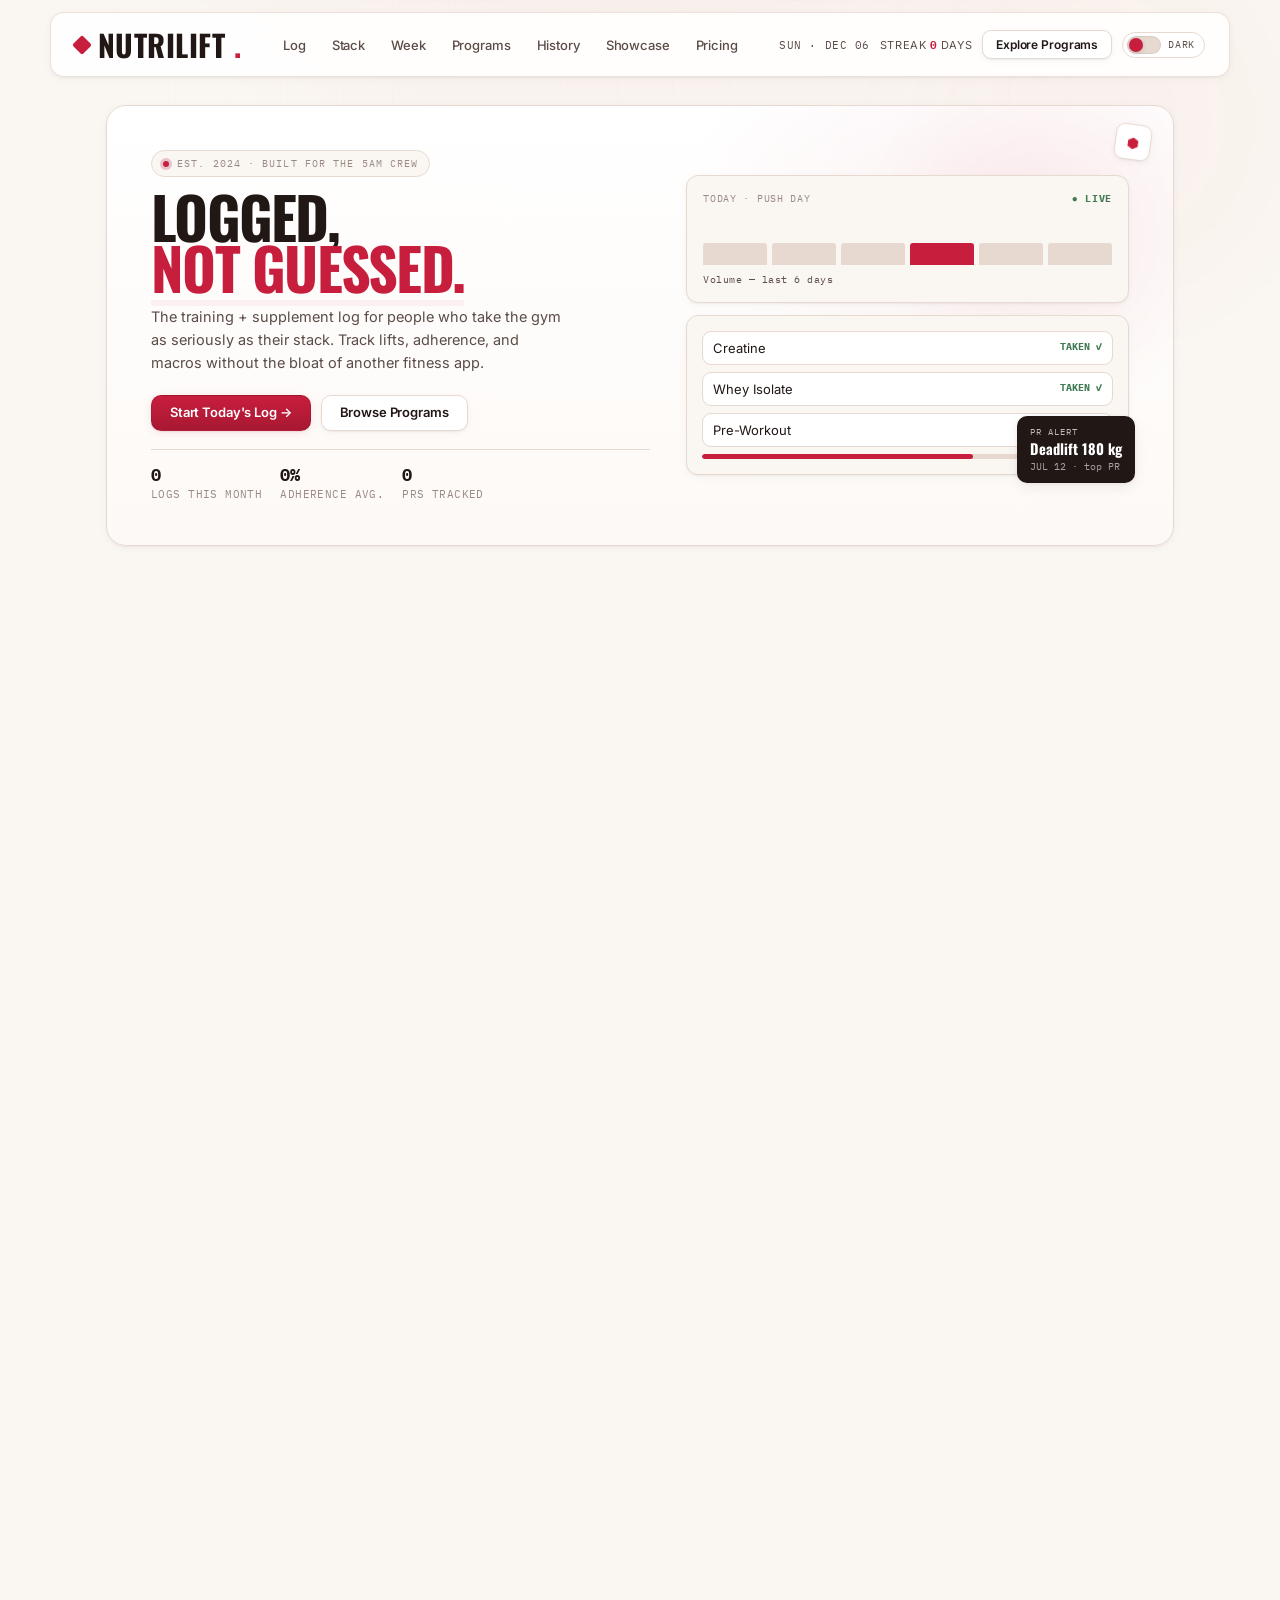
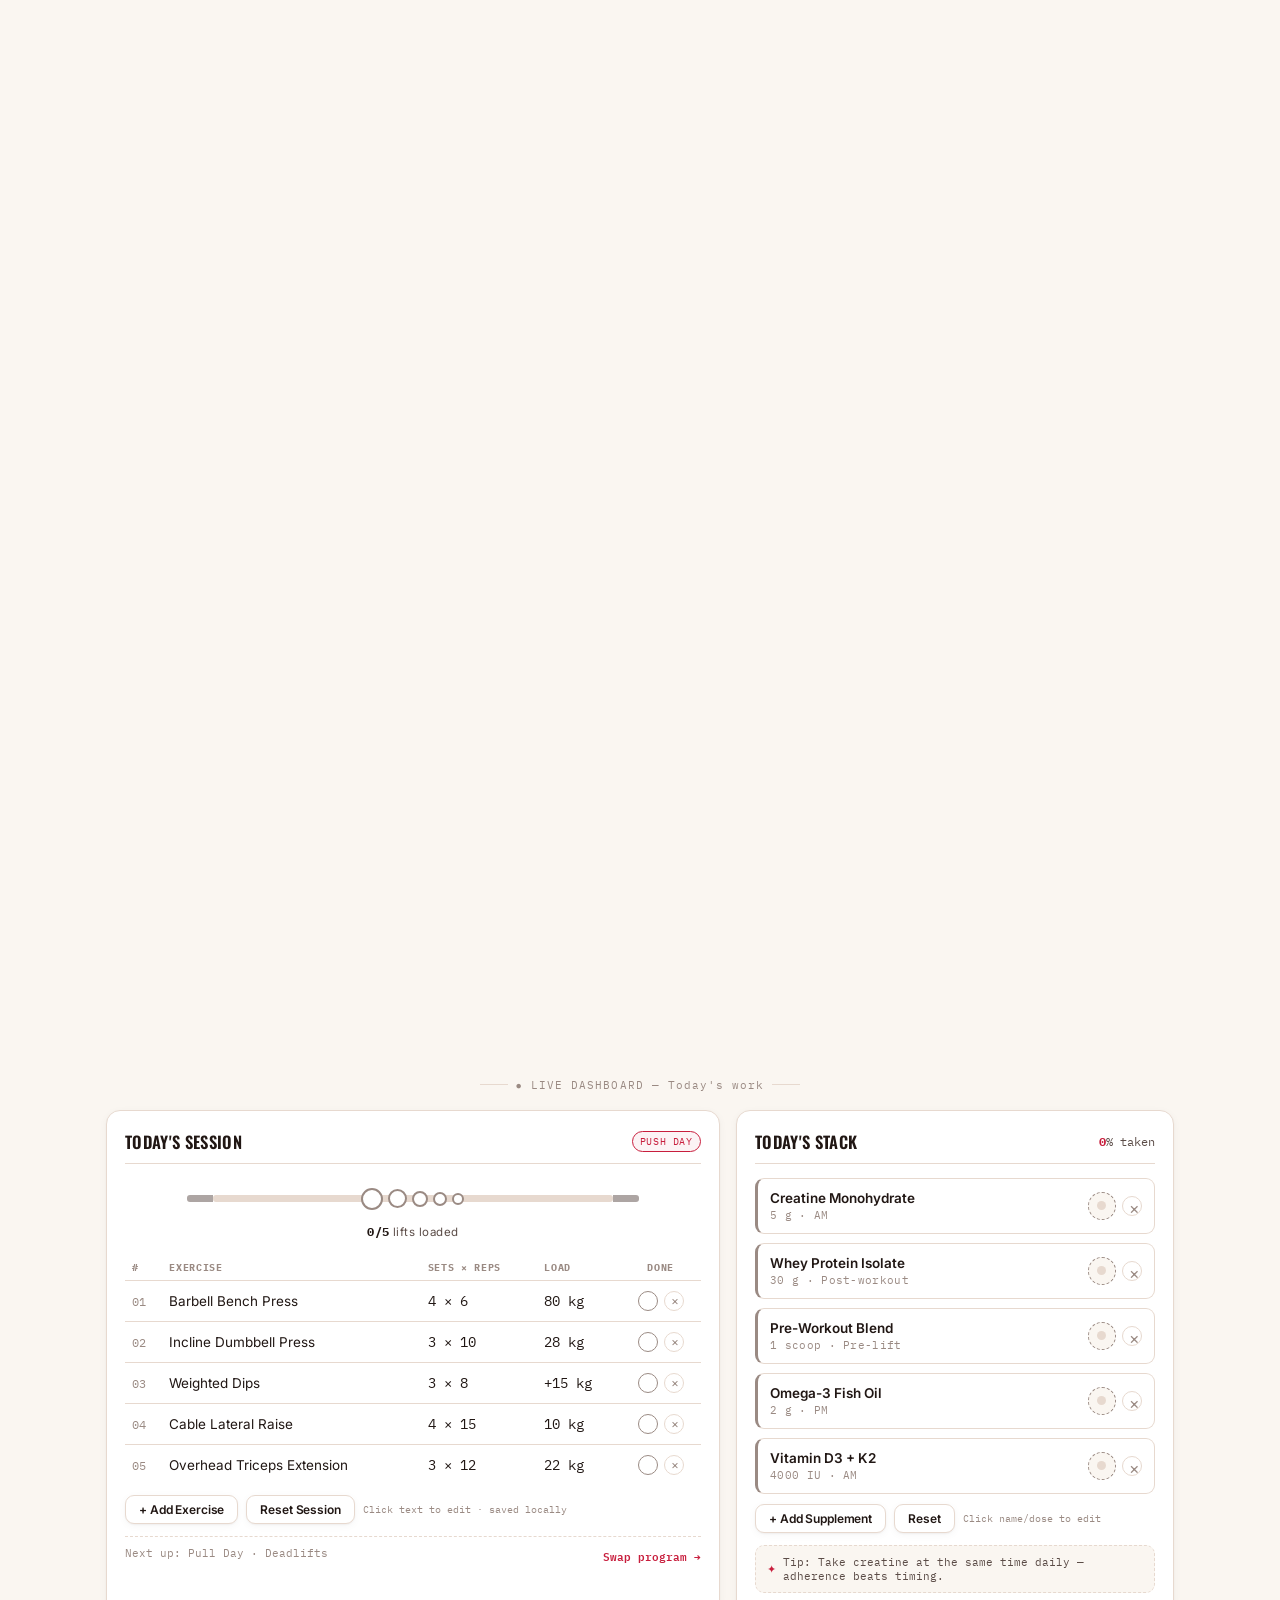
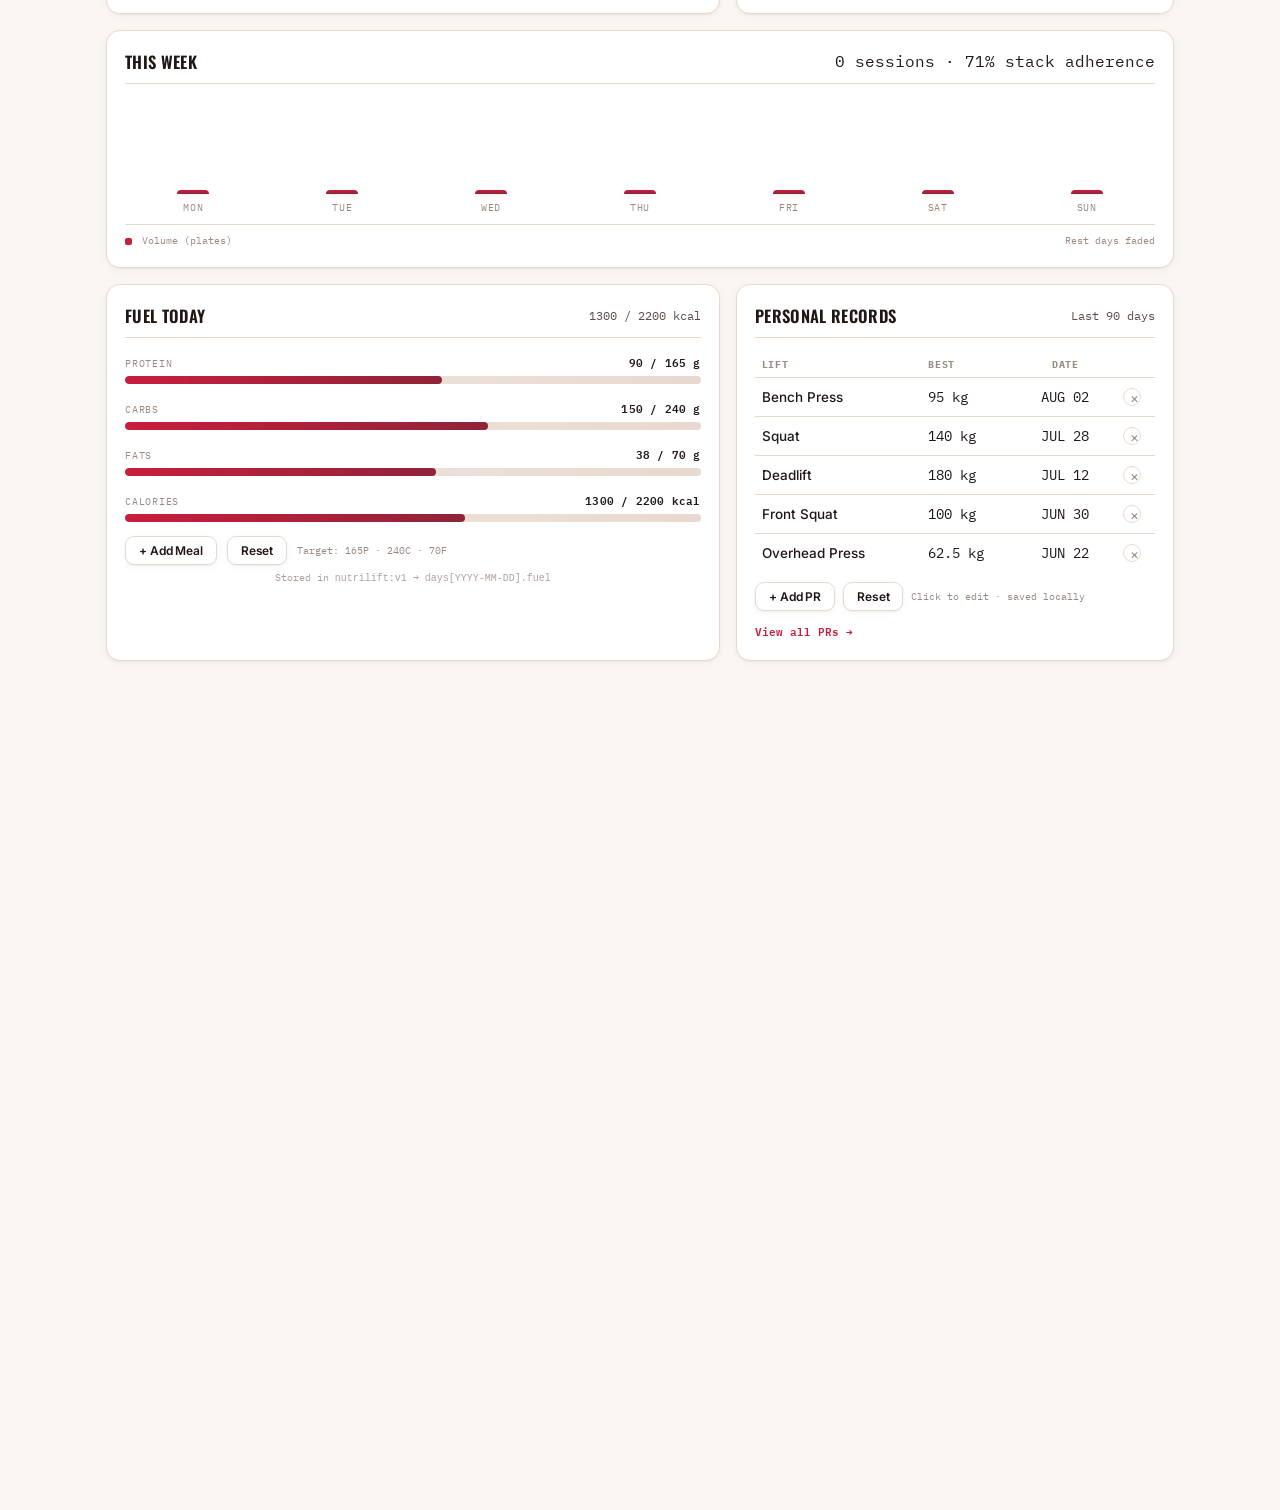
==== index.html @ 0e1dd91f "feat: reset initial stats and update cursor styles for a cleaner interface" ====
<!DOCTYPE html>
<html lang="en" data-theme="light">
<head>
  <meta charset="UTF-8">
  <meta name="viewport" content="width=device-width, initial-scale=1.0">
  <meta name="description" content="Nutrilift — training and supplement stack log. Log your lifts, track your macros, and keep the streak alive.">
  <meta name="theme-color" content="#C81E3D">
  <title>Nutrilift — Training & Stack Log</title>
  <link rel="icon" href="data:image/svg+xml,%3Csvg xmlns='http://www.w3.org/2000/svg' viewBox='0 0 32 32'%3E%3Crect x='8' y='8' width='16' height='16' fill='%23C81E3D' transform='rotate(45 16 16)'/%3E%3C/svg%3E">
  <link rel="preconnect" href="https://fonts.googleapis.com">
  <link rel="preconnect" href="https://fonts.gstatic.com" crossorigin>
  <link href="https://fonts.googleapis.com/css2?family=Oswald:wght@500;600;700&family=Inter:wght@400;500;600;700&family=IBM+Plex+Mono:wght@500;600&display=swap" rel="stylesheet">
  <link rel="stylesheet" href="style.css">
  <script>
    (function() {
      try {
        var s = JSON.parse(localStorage.getItem("nutrilift:v1") || "{}");
        var t = s.theme || (window.matchMedia("(prefers-color-scheme: dark)").matches ? "dark" : "light");
        document.documentElement.setAttribute("data-theme", t);
      } catch (e) {}
    })();
  </script>
</head>
<body>
  <a href="#dashboard" class="skip-link">Skip to content</a>
  <div class="scene-bg" aria-hidden="true"><div class="scene-grid"></div><div class="orb orb-1"></div></div>

  <!-- Masthead -->
  <header class="masthead">
    <div class="masthead-left">
      <a href="index.html" class="wordmark"><span class="mark"></span>NUTRILIFT<span class="dot">.</span></a>
    </div>
    <nav class="masthead-center" aria-label="Primary">
      <a href="#log">Log</a>
      <a href="#stack">Stack</a>
      <a href="#week">Week</a>
      <a href="programs.html">Programs</a>
      <a href="history.html">History</a>
      <a href="showcase.html">Showcase</a>
      <a href="#pricing">Pricing</a>
    </nav>
    <button type="button" id="mobileNavToggle" class="mobile-toggle" aria-label="Toggle navigation" aria-expanded="false" aria-controls="mobileNav">☰</button>
    <nav id="mobileNav" class="mobile-nav" aria-hidden="true" aria-label="Mobile">
      <a href="#log">Log</a><a href="#stack">Stack</a><a href="#week">Week</a><a href="programs.html">Programs</a><a href="history.html">History</a><a href="showcase.html">Showcase</a><a href="#pricing">Pricing</a>
    </nav>
    <div class="masthead-right">
      <span class="date-badge mono" id="dateBadge"></span>
      <span class="streak">STREAK <strong class="mono" id="streakCount">0</strong> DAYS</span>
      <a href="programs.html" class="btn btn-sm btn-outline hide-mobile">Explore Programs</a>
      <button id="themeToggle" class="mode-switch" aria-pressed="false" aria-label="Switch to dark mode">
        <span class="switch-track"><span class="switch-thumb"></span></span>
        <span class="switch-label">DARK</span>
      </button>
    </div>
  </header>

  <!-- HERO -->
  <section class="hero">
    <div class="hero-inner tilt-3d subtle-tilt" data-tilt id="heroInner">
      <div class="hero-ambient" aria-hidden="true"><div class="hero-glow"></div></div>
      <div class="hero-float" aria-hidden="true"><span>⬢</span></div>
      <div class="hero-copy">
        <div class="hero-eyebrow mono"><span class="eyebrow-dot"></span> EST. 2024 · BUILT FOR THE 5AM CREW</div>
        <h1 class="hero-title">LOGGED,<br><span class="accent">NOT GUESSED.</span></h1>
        <p class="hero-sub">The training + supplement log for people who take the gym as seriously as their stack. Track lifts, adherence, and macros without the bloat of another fitness app.</p>
        <div class="hero-actions">
          <a href="#log" class="btn btn-primary">Start Today's Log →</a>
          <a href="programs.html" class="btn btn-ghost">Browse Programs</a>
        </div>
        <div class="hero-stats">
          <div class="h-stat"><strong class="mono">0</strong><span>logs this month</span></div>
          <div class="h-stat"><strong class="mono">0%</strong><span>adherence avg.</span></div>
          <div class="h-stat"><strong class="mono">0</strong><span>PRs tracked</span></div>
        </div>
      </div>
      <div class="hero-visual">
        <div class="hero-card hero-card-main">
          <div class="hero-card-head">
            <span class="mono" id="heroSessionLabel">TODAY · PUSH DAY</span><span class="mono live-dot">● LIVE</span>
          </div>
          <div class="hero-mini-bars">
            <span style="--h:38%"></span><span style="--h:65%"></span><span style="--h:42%"></span><span style="--h:88%"></span><span style="--h:55%"></span><span style="--h:72%"></span>
          </div>
          <div class="hero-mini-label mono">Volume — last 6 days</div>
        </div>
        <div class="hero-card hero-card-stack">
          <div class="hero-stack-row"><span>Creatine</span><span class="mono taken">TAKEN ✓</span></div>
          <div class="hero-stack-row"><span>Whey Isolate</span><span class="mono taken">TAKEN ✓</span></div>
          <div class="hero-stack-row"><span>Pre-Workout</span><span class="mono pending">PENDING</span></div>
          <div class="hero-stack-progress"><span style="width:66%" id="heroStackProgress"></span></div>
        </div>
        <div class="hero-badge">
          <span class="mono">PR ALERT</span>
          <strong>No PRs yet</strong>
          <span class="mono">Log a lift to start</span>
        </div>
      </div>
    </div>
  </section>

  <!-- METHOD / FEATURES -->
  <section class="method" id="method">
    <div class="section-head">
      <span class="mono eyebrow">THE METHOD</span>
      <h2>Three pillars. No fluff.</h2>
      <p>Most apps try to do everything. We obsess over three things and do them absurdly well.</p>
    </div>
    <div class="feature-grid">
      <article class="feature-card">
        <div class="feature-icon">◈</div>
        <h3>Lift Log that respects tempo</h3>
        <p>Sets × reps × load with RPE hints, rest timers, and a barbell that loads as you check off. Zero swipe-fatigue.</p>
        <ul class="mono">
          <li>→ Barbell progress visualization</li>
          <li>→ PR auto-detection</li>
          <li>→ Export to CSV / Sheets</li>
        </ul>
      </article>
      <article class="feature-card featured tilt-3d subtle-tilt" data-tilt>
        <div class="feature-icon">⬢</div>
        <h3>Stack adherence, not reminders spam</h3>
        <p>Your supplement stack is a ritual, not a notification hell. One-tap pop, streaks, and weekly adherence that matters.</p>
        <ul class="mono">
          <li>→ Creatine / Whey / Omega-3 presets</li>
          <li>→ AM / Pre / Post / PM timing</li>
          <li>→ 90-day adherence curve</li>
        </ul>
        <span class="featured-tag mono">MOST LOVED</span>
      </article>
      <article class="feature-card">
        <div class="feature-icon">⬣</div>
        <h3>Fuel without MyFitnessPal trauma</h3>
        <p>Protein, carbs, fats, calories — tracked as bars, not a second job. Set targets once, log with one tap.</p>
        <ul class="mono">
          <li>→ Macro bars with targets</li>
          <li>→ 1-tap meal presets</li>
          <li>→ Weekly avg. & deficit view</li>
        </ul>
      </article>
    </div>
  </section>

  <!-- MAIN DASHBOARD CONTENT -->
  <main class="content" id="dashboard">

    <div class="section-label mono">● LIVE DASHBOARD — Today's work</div>

    <div class="grid">
      <section class="panel session-panel" id="log">
        <div class="panel-head">
          <h2>Today's Session</h2>
          <button type="button" class="session-tag" id="sessionTag" aria-label="Change session — current Push Day" title="Click to switch Push → Pull → Legs">PUSH DAY</button>
        </div>

        <div class="barbell" id="barbell">
          <span class="sleeve left"></span>
          <div class="plates" id="platesRow"></div>
          <span class="sleeve right"></span>
        </div>
        <p class="progress-label"><span class="mono" id="doneCount">0</span><span class="mono">/</span><span class="mono" id="totalCount">5</span> lifts loaded</p>

        <table class="log-sheet" id="logSheet">
          <thead>
            <tr><th>#</th><th>Exercise</th><th>Sets × Reps</th><th>Load</th><th class="th-check">Done</th></tr>
          </thead>
          <tbody>
            <tr data-done="false">
              <td class="idx mono">01</td>
              <td contenteditable="true" data-field="name" spellcheck="false">Barbell Bench Press</td>
              <td class="mono" contenteditable="true" data-field="sets" spellcheck="false">4 × 6</td>
              <td class="mono" contenteditable="true" data-field="load" spellcheck="false">80 kg</td>
              <td class="th-check" style="display:flex; gap:6px; justify-content:center; align-items:center;"><button type="button" class="check-btn" aria-pressed="false" aria-label="Mark Barbell Bench Press complete"></button><button type="button" class="del-lift" aria-label="Delete exercise" title="Delete">×</button></td>
            </tr>
            <tr data-done="false">
              <td class="idx mono">02</td>
              <td contenteditable="true" data-field="name" spellcheck="false">Incline Dumbbell Press</td>
              <td class="mono" contenteditable="true" data-field="sets" spellcheck="false">3 × 10</td>
              <td class="mono" contenteditable="true" data-field="load" spellcheck="false">28 kg</td>
              <td class="th-check" style="display:flex; gap:6px; justify-content:center; align-items:center;"><button type="button" class="check-btn" aria-pressed="false" aria-label="Mark Incline Dumbbell Press complete"></button><button type="button" class="del-lift" aria-label="Delete exercise" title="Delete">×</button></td>
            </tr>
            <tr data-done="false">
              <td class="idx mono">03</td>
              <td contenteditable="true" data-field="name" spellcheck="false">Weighted Dips</td>
              <td class="mono" contenteditable="true" data-field="sets" spellcheck="false">3 × 8</td>
              <td class="mono" contenteditable="true" data-field="load" spellcheck="false">+15 kg</td>
              <td class="th-check" style="display:flex; gap:6px; justify-content:center; align-items:center;"><button type="button" class="check-btn" aria-pressed="false" aria-label="Mark Weighted Dips complete"></button><button type="button" class="del-lift" aria-label="Delete exercise" title="Delete">×</button></td>
            </tr>
            <tr data-done="false">
              <td class="idx mono">04</td>
              <td contenteditable="true" data-field="name" spellcheck="false">Cable Lateral Raise</td>
              <td class="mono" contenteditable="true" data-field="sets" spellcheck="false">4 × 15</td>
              <td class="mono" contenteditable="true" data-field="load" spellcheck="false">10 kg</td>
              <td class="th-check" style="display:flex; gap:6px; justify-content:center; align-items:center;"><button type="button" class="check-btn" aria-pressed="false" aria-label="Mark Cable Lateral Raise complete"></button><button type="button" class="del-lift" aria-label="Delete exercise" title="Delete">×</button></td>
            </tr>
            <tr data-done="false">
              <td class="idx mono">05</td>
              <td contenteditable="true" data-field="name" spellcheck="false">Overhead Triceps Extension</td>
              <td class="mono" contenteditable="true" data-field="sets" spellcheck="false">3 × 12</td>
              <td class="mono" contenteditable="true" data-field="load" spellcheck="false">22 kg</td>
              <td class="th-check" style="display:flex; gap:6px; justify-content:center; align-items:center;"><button type="button" class="check-btn" aria-pressed="false" aria-label="Mark Overhead Triceps Extension complete"></button><button type="button" class="del-lift" aria-label="Delete exercise" title="Delete">×</button></td>
            </tr>
          </tbody>
        </table>
        <div style="display:flex; gap:8px; margin-top:10px; flex-wrap:wrap;">
          <button type="button" class="btn btn-sm btn-outline" id="addLiftBtn">+ Add Exercise</button>
          <button type="button" class="btn btn-sm btn-ghost" id="resetLiftsBtn">Reset Session</button>
          <span class="mono" style="font-size:10px; color:var(--muted); align-self:center;">Click text to edit · saved locally</span>
        </div>
        <div class="panel-foot mono">
          <span id="nextUp">Next up: Pull Day · Deadlifts</span><a href="programs.html">Swap program →</a>
        </div>
      </section>

      <aside class="panel stack-panel" id="stack">
        <div class="panel-head">
          <h2>Today's Stack</h2>
          <span class="adherence mono"><span id="adherencePct">0</span>% taken</span>
        </div>

        <ul class="pill-list" id="pillList">
          <li class="pill-card" data-taken="false">
            <div class="pill-label">
              <span class="pill-name" contenteditable="true" spellcheck="false">Creatine Monohydrate</span>
              <span class="pill-dose mono" contenteditable="true" spellcheck="false">5 g · AM</span>
            </div>
            <div style="display:flex; gap:6px; align-items:center;"><button type="button" class="pop-btn" aria-pressed="false" aria-label="Mark taken"><span class="pop"></span></button><button type="button" class="del-stack" aria-label="Delete" title="Delete" style="width:20px;height:20px;border-radius:50%;border:1px solid var(--line);background:var(--surface);color:var(--muted);cursor:pointer;">×</button></div>
          </li>
          <li class="pill-card" data-taken="false">
            <div class="pill-label">
              <span class="pill-name" contenteditable="true" spellcheck="false">Whey Protein Isolate</span>
              <span class="pill-dose mono" contenteditable="true" spellcheck="false">30 g · Post-workout</span>
            </div>
            <div style="display:flex; gap:6px; align-items:center;"><button type="button" class="pop-btn" aria-pressed="false" aria-label="Mark taken"><span class="pop"></span></button><button type="button" class="del-stack" aria-label="Delete" title="Delete" style="width:20px;height:20px;border-radius:50%;border:1px solid var(--line);background:var(--surface);color:var(--muted);cursor:pointer;">×</button></div>
          </li>
          <li class="pill-card" data-taken="false">
            <div class="pill-label">
              <span class="pill-name" contenteditable="true" spellcheck="false">Pre-Workout Blend</span>
              <span class="pill-dose mono" contenteditable="true" spellcheck="false">1 scoop · Pre-lift</span>
            </div>
            <div style="display:flex; gap:6px; align-items:center;"><button type="button" class="pop-btn" aria-pressed="false" aria-label="Mark taken"><span class="pop"></span></button><button type="button" class="del-stack" aria-label="Delete" title="Delete" style="width:20px;height:20px;border-radius:50%;border:1px solid var(--line);background:var(--surface);color:var(--muted);cursor:pointer;">×</button></div>
          </li>
          <li class="pill-card" data-taken="false">
            <div class="pill-label">
              <span class="pill-name" contenteditable="true" spellcheck="false">Omega-3 Fish Oil</span>
              <span class="pill-dose mono" contenteditable="true" spellcheck="false">2 g · PM</span>
            </div>
            <div style="display:flex; gap:6px; align-items:center;"><button type="button" class="pop-btn" aria-pressed="false" aria-label="Mark taken"><span class="pop"></span></button><button type="button" class="del-stack" aria-label="Delete" title="Delete" style="width:20px;height:20px;border-radius:50%;border:1px solid var(--line);background:var(--surface);color:var(--muted);cursor:pointer;">×</button></div>
          </li>
          <li class="pill-card" data-taken="false">
            <div class="pill-label">
              <span class="pill-name" contenteditable="true" spellcheck="false">Vitamin D3 + K2</span>
              <span class="pill-dose mono" contenteditable="true" spellcheck="false">4000 IU · AM</span>
            </div>
            <div style="display:flex; gap:6px; align-items:center;"><button type="button" class="pop-btn" aria-pressed="false" aria-label="Mark taken"><span class="pop"></span></button><button type="button" class="del-stack" aria-label="Delete" title="Delete" style="width:20px;height:20px;border-radius:50%;border:1px solid var(--line);background:var(--surface);color:var(--muted);cursor:pointer;">×</button></div>
          </li>
        </ul>
        <div style="display:flex; gap:8px; margin-top:10px; flex-wrap:wrap;">
          <button type="button" class="btn btn-sm btn-outline" id="addStackBtn">+ Add Supplement</button>
          <button type="button" class="btn btn-sm btn-ghost" id="resetStackBtn">Reset</button>
          <span class="mono" style="font-size:10px; color:var(--muted); align-self:center;">Click name/dose to edit</span>
        </div>
        <form id="stackForm" hidden style="margin-top:10px; display:grid; gap:8px; background:var(--paper); border:1px solid var(--line); border-radius:9px; padding:10px;">
          <div style="display:grid; grid-template-columns:1.15fr 0.85fr; gap:8px;">
            <label class="mono" style="font-size:10px; color:var(--muted);">Name<input id="stackName" placeholder="Ashwagandha" style="width:100%; margin-top:4px; padding:7px 8px; border:1px solid var(--line); border-radius:7px; background:var(--surface);"></label>
            <label class="mono" style="font-size:10px; color:var(--muted);">Dose<input id="stackDose" placeholder="600 mg · PM" style="width:100%; margin-top:4px; padding:7px 8px; border:1px solid var(--line); border-radius:7px; background:var(--surface);"></label>
          </div>
          <div style="display:flex; gap:8px;"><button type="submit" class="btn btn-primary btn-sm" style="flex:1;">Add</button><button type="button" class="btn btn-ghost btn-sm" id="cancelStackBtn">Cancel</button></div>
        </form>
        <div class="stack-tip mono">
          <span class="tip-icon">✦</span> Tip: Take creatine at the same time daily — adherence beats timing.
        </div>
      </aside>
    </div>

    <section class="panel week-panel" id="week">
      <div class="panel-head">
        <h2>This Week</h2>
        <span class="mono" id="weekSummary">0 sessions · 0% stack adherence</span>
      </div>
      <div class="week-chart">
        <div class="day-col" style="--vol:0"><div class="plate-stack"></div><span class="day-label mono">MON</span></div>
        <div class="day-col" style="--vol:0"><div class="plate-stack"></div><span class="day-label mono">TUE</span></div>
        <div class="day-col" style="--vol:0"><div class="plate-stack"></div><span class="day-label mono">WED</span></div>
        <div class="day-col" style="--vol:0"><div class="plate-stack"></div><span class="day-label mono">THU</span></div>
        <div class="day-col" style="--vol:0"><div class="plate-stack"></div><span class="day-label mono">FRI</span></div>
        <div class="day-col" style="--vol:0"><div class="plate-stack"></div><span class="day-label mono">SAT</span></div>
        <div class="day-col" style="--vol:0"><div class="plate-stack"></div><span class="day-label mono">SUN</span></div>
      </div>
      <div class="week-legend mono"><span><i class="legend-dot"></i> Volume (plates)</span><span>Rest days faded</span></div>
    </section>

    <div class="grid">
      <section class="panel nutrition-panel" id="fuelPanel" aria-label="Fuel Today">
        <div class="panel-head">
          <h2>Fuel Today</h2>
          <span class="adherence mono" id="fuelKcalHead">0 / 2200 kcal</span>
        </div>
        <div class="macro-list" id="macroList">
          <div class="macro" data-macro="protein" style="--pct:0">
            <div class="macro-top"><span>PROTEIN</span><span class="macro-nums mono" id="proteinText">0 / 165 g</span></div>
            <div class="macro-bar"><span class="macro-fill" id="proteinFill"></span></div>
          </div>
          <div class="macro" data-macro="carbs" style="--pct:0">
            <div class="macro-top"><span>CARBS</span><span class="macro-nums mono" id="carbsText">0 / 240 g</span></div>
            <div class="macro-bar"><span class="macro-fill" id="carbsFill"></span></div>
          </div>
          <div class="macro" data-macro="fats" style="--pct:0">
            <div class="macro-top"><span>FATS</span><span class="macro-nums mono" id="fatsText">0 / 70 g</span></div>
            <div class="macro-bar"><span class="macro-fill" id="fatsFill"></span></div>
          </div>
          <div class="macro" data-macro="kcal" style="--pct:0">
            <div class="macro-top"><span>CALORIES</span><span class="macro-nums mono" id="kcalText">0 / 2200 kcal</span></div>
            <div class="macro-bar"><span class="macro-fill" id="kcalFill"></span></div>
          </div>
        </div>
        <div class="macro-actions">
          <button type="button" class="btn btn-sm btn-outline" id="addMealBtn">+ Add Meal</button>
          <button type="button" class="btn btn-sm btn-ghost" id="resetFuelBtn" title="Reset today">Reset</button>
          <span class="mono macro-hint">Target: 165P · 240C · 70F</span>
        </div>
        <form id="mealForm" hidden style="margin-top:12px; display:grid; gap:8px; background:var(--paper); border:1px solid var(--line); border-radius:9px; padding:10px;">
          <div style="display:grid; grid-template-columns:1fr 1fr; gap:8px;">
            <label class="mono" style="font-size:10px; color:var(--muted);">Protein g<input type="number" id="mProtein" min="0" max="300" placeholder="25" style="width:100%; margin-top:4px; padding:7px 8px; border:1px solid var(--line); border-radius:7px; background:var(--surface);"></label>
            <label class="mono" style="font-size:10px; color:var(--muted);">Carbs g<input type="number" id="mCarbs" min="0" max="500" placeholder="40" style="width:100%; margin-top:4px; padding:7px 8px; border:1px solid var(--line); border-radius:7px; background:var(--surface);"></label>
            <label class="mono" style="font-size:10px; color:var(--muted);">Fats g<input type="number" id="mFats" min="0" max="200" placeholder="12" style="width:100%; margin-top:4px; padding:7px 8px; border:1px solid var(--line); border-radius:7px; background:var(--surface);"></label>
            <label class="mono" style="font-size:10px; color:var(--muted);">Kcal<input type="number" id="mKcal" min="0" max="3000" placeholder="350" style="width:100%; margin-top:4px; padding:7px 8px; border:1px solid var(--line); border-radius:7px; background:var(--surface);"></label>
          </div>
          <div class="mono" style="font-size:10px; color:var(--muted);">Quick presets:</div>
          <div style="display:flex; gap:6px; flex-wrap:wrap;">
            <button type="button" class="btn btn-sm btn-ghost" data-preset="whey" style="font-size:11px;">Whey 25P 3C 2F 130kcal</button>
            <button type="button" class="btn btn-sm btn-ghost" data-preset="meal" style="font-size:11px;">Meal 35P 45C 15F 455kcal</button>
            <button type="button" class="btn btn-sm btn-ghost" data-preset="snack" style="font-size:11px;">Snack 10P 20C 8F 190kcal</button>
          </div>
          <div style="display:flex; gap:8px;">
            <button type="submit" class="btn btn-primary btn-sm" style="flex:1;">Save meal</button>
            <button type="button" class="btn btn-ghost btn-sm" id="cancelMealBtn">Cancel</button>
          </div>
          <span class="mono" style="font-size:10px; color:var(--muted);">Saved to localStorage · persists per day</span>
        </form>
        <div class="mono" style="font-size:10px; color:var(--muted); margin-top:6px; text-align:center; opacity:0.8;">Stored in <code>nutrilift:v1</code> → <code>days[YYYY-MM-DD].fuel</code></div>
      </section>

      <section class="panel pr-panel">
        <div class="panel-head">
          <h2>Personal Records</h2>
          <span class="adherence mono">Last 90 days</span>
        </div>
        <table class="pr-sheet" id="prSheet">
          <thead>
            <tr><th>Lift</th><th>Best</th><th class="th-check">Date</th><th></th></tr>
          </thead>
          <tbody>
            <tr><td contenteditable="true" spellcheck="false">Bench Press</td><td class="mono" contenteditable="true" spellcheck="false">95 kg</td><td class="mono th-check" contenteditable="true" spellcheck="false">AUG 02</td><td style="text-align:center;"><button type="button" class="del-pr" aria-label="Delete" style="width:18px;height:18px;border-radius:50%;border:1px solid var(--line);background:var(--surface);color:var(--muted);cursor:pointer;">×</button></td></tr>
            <tr><td contenteditable="true" spellcheck="false">Squat</td><td class="mono" contenteditable="true" spellcheck="false">140 kg</td><td class="mono th-check" contenteditable="true" spellcheck="false">JUL 28</td><td style="text-align:center;"><button type="button" class="del-pr" aria-label="Delete" style="width:18px;height:18px;border-radius:50%;border:1px solid var(--line);background:var(--surface);color:var(--muted);cursor:pointer;">×</button></td></tr>
            <tr><td contenteditable="true" spellcheck="false">Deadlift</td><td class="mono" contenteditable="true" spellcheck="false">180 kg</td><td class="mono th-check" contenteditable="true" spellcheck="false">JUL 12</td><td style="text-align:center;"><button type="button" class="del-pr" aria-label="Delete" style="width:18px;height:18px;border-radius:50%;border:1px solid var(--line);background:var(--surface);color:var(--muted);cursor:pointer;">×</button></td></tr>
            <tr><td contenteditable="true" spellcheck="false">Front Squat</td><td class="mono" contenteditable="true" spellcheck="false">100 kg</td><td class="mono th-check" contenteditable="true" spellcheck="false">JUN 30</td><td style="text-align:center;"><button type="button" class="del-pr" aria-label="Delete" style="width:18px;height:18px;border-radius:50%;border:1px solid var(--line);background:var(--surface);color:var(--muted);cursor:pointer;">×</button></td></tr>
            <tr><td contenteditable="true" spellcheck="false">Overhead Press</td><td class="mono" contenteditable="true" spellcheck="false">62.5 kg</td><td class="mono th-check" contenteditable="true" spellcheck="false">JUN 22</td><td style="text-align:center;"><button type="button" class="del-pr" aria-label="Delete" style="width:18px;height:18px;border-radius:50%;border:1px solid var(--line);background:var(--surface);color:var(--muted);cursor:pointer;">×</button></td></tr>
          </tbody>
        </table>
        <div style="display:flex; gap:8px; margin-top:10px; flex-wrap:wrap;">
          <button type="button" class="btn btn-sm btn-outline" id="addPrBtn">+ Add PR</button>
          <button type="button" class="btn btn-sm btn-ghost" id="resetPrBtn">Reset</button>
          <span class="mono" style="font-size:10px; color:var(--muted); align-self:center;">Click to edit · saved locally</span>
        </div>
        <a href="programs.html" class="pr-link mono">View all PRs →</a>
      </section>
    </div>

  </main>

  <!-- INSIGHTS STRIP -->
  <section class="insights">
    <div class="insights-inner">
      <div class="insight-card">
        <span class="mono insight-kicker">STREAK MATH</span>
        <strong id="insightStreak">0 days</strong>
        <span class="mono">longest streak this year</span>
      </div>
      <div class="insight-card">
        <span class="mono insight-kicker">VOLUME</span>
        <strong id="insightVolume">0%</strong>
        <span class="mono">vs last 4 weeks</span>
      </div>
      <div class="insight-card">
        <span class="mono insight-kicker">ADHERENCE</span>
        <strong id="insightAdherence">0%</strong>
        <span class="mono">stack taken (90d avg)</span>
      </div>
      <div class="insight-card cta">
        <p>Your week in one email. No spam, just numbers.</p>
          <div class="inline-form">
          <input type="email" placeholder="you@email.com" aria-label="Email for weekly recap">
          <button type="button" class="btn btn-primary btn-sm" id="recapBtn">Get recap</button>
        </div>
      </div>
    </div>
  </section>

  <!-- PROGRAMS TEASER -->
  <section class="programs-teaser" id="programs-teaser">
    <div class="section-head">
      <span class="mono eyebrow">PROGRAM LIBRARY</span>
      <h2>Pick a program. Stick to it.</h2>
      <p>Six proven splits — from beginner 3-day to comp-peaking 6-day. Every set logged here.</p>
    </div>
    <div class="teaser-grid">
      <article class="program-card">
        <span class="mono program-meta">3 DAY · BEGINNER</span>
        <h3>Full-Body Foundation</h3>
        <p>Compound-first, 45-min sessions. Build base strength without living in the gym.</p>
        <div class="program-tags mono"><span>Squat</span><span>Bench</span><span>Row</span></div>
        <a href="programs.html" class="mono program-link">View program →</a>
      </article>
      <article class="program-card featured tilt-3d subtle-tilt" data-tilt>
        <span class="mono program-meta">5 DAY · INTERMEDIATE ★ POPULAR</span>
        <h3>Push / Pull / Legs Pro</h3>
        <p>Our most-logged split. Push, pull, legs, upper, lower — with progressive overload built in.</p>
        <div class="program-tags mono"><span>5× week</span><span>~70 min</span><span>PPL</span></div>
        <a href="programs.html" class="mono program-link">View program →</a>
      </article>
      <article class="program-card">
        <span class="mono program-meta">4 DAY · STRENGTH</span>
        <h3>Upper / Lower Power</h3>
        <p>Heavy upper, heavy lower, volume upper, volume lower. For lifters chasing numbers.</p>
        <div class="program-tags mono"><span>Strength</span><span>Hypertrophy</span><span>Peaking</span></div>
        <a href="programs.html" class="mono program-link">View program →</a>
      </article>
    </div>
    <a href="programs.html" class="btn btn-outline">Browse all 6 programs</a>
  </section>

  <!-- TESTIMONIALS removed — fake social proof, not production data -->

  <!-- PRICING -->
  <section class="pricing" id="pricing">
    <div class="section-head">
      <span class="mono eyebrow">PRICING</span>
      <h2>Pay for iron, not for features you'll never use.</h2>
      <p>Free forever for logging. Pro is for streak-obsessed humans.</p>
    </div>
    <div class="pricing-grid">
      <article class="price-card">
        <h3>Starter</h3>
        <div class="price"><strong class="mono">₹0</strong><span class="mono">/ forever</span></div>
        <ul class="mono">
          <li>✓ Unlimited lift logging</li>
          <li>✓ 5-supplement stack</li>
          <li>✓ Weekly volume chart</li>
          <li class="muted">— No export / no insights</li>
        </ul>
        <a href="#log" class="btn btn-outline btn-block">Stay Free</a>
      </article>
      <article class="price-card popular tilt-3d subtle-tilt" data-tilt>
        <div class="popular-badge mono">MOST CHOSEN</div>
        <h3>Pro</h3>
        <div class="price"><strong class="mono">₹199</strong><span class="mono">/ month</span></div>
        <ul class="mono">
          <li>✓ Everything in Starter</li>
          <li>✓ Unlimited stack + history</li>
          <li>✓ PR timeline & streak freeze</li>
          <li>✓ CSV export & weekly email</li>
          <li>✓ Program library + swaps</li>
        </ul>
        <a href="programs.html" class="btn btn-primary btn-block">Get Pro — 14 days free</a>
        <span class="mono price-note">Cancel anytime. No questions.</span>
      </article>
      <article class="price-card">
        <h3>Squad</h3>
        <div class="price"><strong class="mono">₹499</strong><span class="mono">/ month</span></div>
        <ul class="mono">
          <li>✓ Everything in Pro</li>
          <li>✓ 5 seats — coach + lifters</li>
          <li>✓ Shared leaderboards</li>
          <li>✓ Coach comments on logs</li>
        </ul>
        <a href="programs.html" class="btn btn-outline btn-block">Start Squad</a>
      </article>
    </div>
  </section>

  <!-- FAQ -->
  <section class="faq" id="faq">
    <div class="section-head">
      <span class="mono eyebrow">FAQ</span>
      <h2>Straight answers.</h2>
    </div>
    <div class="faq-list">
      <details class="faq-item" open>
        <summary><span>Do I need to create an account?</span><span class="faq-icon"></span></summary>
        <p>No. Everything saves locally in your browser. Add to home screen and it behaves like an app. Account sync is coming for Pro.</p>
      </details>
      <details class="faq-item">
        <summary><span>Can I change exercises in Today's Session?</span><span class="faq-icon"></span></summary>
        <p>Yes — the table is just a starter Push Day. Swap any row, it persists for today, and your PRs track whatever you log.</p>
      </details>
      <details class="faq-item">
        <summary><span>How is the streak calculated?</span><span class="faq-icon"></span></summary>
        <p>A day counts if you log at least one lift or one supplement. Today is forgiven until midnight — yesterday's streak stays alive until you miss it.</p>
      </details>
      <details class="faq-item">
        <summary><span>Is my data private?</span><span class="faq-icon"></span></summary>
        <p>100% localStorage. Nothing leaves your device. Clear storage = reset. We don't sell supplements, we log them.</p>
      </details>
      <details class="faq-item">
        <summary><span>Dark mode?</span><span class="faq-icon"></span></summary>
        <p>Toggle top-right. It remembers your choice and respects system preference on first visit.</p>
      </details>
    </div>
  </section>

  <!-- EXTERNAL FITNESS RESOURCES — curated, opens in new tab -->
  <section class="external-resources" id="resources" aria-label="Trusted fitness resources">
    <div class="section-head">
      <span class="mono eyebrow">LEARN MORE</span>
      <h2>Trusted fitness resources</h2>
      <p>Curated external guides — opens in new tab, never leaves your log.</p>
    </div>
    <div class="resource-grid">
      <a href="https://www.bodybuilding.com/content/training.html" target="_blank" rel="noopener noreferrer" class="resource-card"><span class="mono resource-kicker">TRAINING</span><strong>Bodybuilding.com — Training Hub</strong><span>Programs, form guides &amp; exercise database</span><span class="mono resource-link">Visit →</span></a>
      <a href="https://www.healthline.com/nutrition" target="_blank" rel="noopener noreferrer" class="resource-card"><span class="mono resource-kicker">NUTRITION</span><strong>Healthline Nutrition</strong><span>Evidence-based articles on macros &amp; micros</span><span class="mono resource-link">Visit →</span></a>
      <a href="https://www.nerdfitness.com/blog/" target="_blank" rel="noopener noreferrer" class="resource-card"><span class="mono resource-kicker">BEGINNER</span><strong>Nerd Fitness</strong><span>Friendly strength &amp; habit guides</span><span class="mono resource-link">Visit →</span></a>
      <a href="https://examine.com/supplements/" target="_blank" rel="noopener noreferrer" class="resource-card"><span class="mono resource-kicker">SUPPLEMENTS</span><strong>Examine.com</strong><span>Unbiased supplement research breakdowns</span><span class="mono resource-link">Visit →</span></a>
      <a href="https://www.myfitnesspal.com/blog" target="_blank" rel="noopener noreferrer" class="resource-card"><span class="mono resource-kicker">TRACKING</span><strong>MyFitnessPal Blog</strong><span>Calorie &amp; macro tracking tips</span><span class="mono resource-link">Visit →</span></a>
      <a href="https://www.fitnessblender.com/articles" target="_blank" rel="noopener noreferrer" class="resource-card"><span class="mono resource-kicker">WORKOUTS</span><strong>Fitness Blender</strong><span>Free workout videos &amp; plans</span><span class="mono resource-link">Visit →</span></a>
    </div>
    <p class="mono" style="text-align:center; font-size:10.5px; color:var(--muted); margin-top:12px;">External sites — Nutrilift does not track you there.</p>
  </section>

  <!-- FINAL CTA -->
  <section class="cta-banner">
    <div class="cta-inner">
      <h2>Start today's log. <span>Keep the streak.</span></h2>
      <p class="mono">Push Day is waiting. It takes 12 seconds to log your first set.</p>
      <div class="cta-actions">
        <a href="#log" class="btn btn-primary btn-lg">Log Today's Session →</a>
        <a href="programs.html" class="btn btn-ghost btn-lg">Explore Programs</a>
      </div>
    </div>
  </section>

  <footer class="site-footer">
    <div class="footer-grid">
      <div class="footer-brand-col">
        <span class="footer-brand">NUTRILIFT<span>.</span></span>
        <p>Logged, not guessed. Training & stack log for the 5am crew. No ads, no supplement store, just the log.</p>
        <div class="footer-social mono">
          <a href="history.html">History</a><a href="showcase.html">Showcase</a>
        </div>
      </div>
      <div class="footer-col">
        <span class="mono footer-title">Product</span>
        <a href="#log">Today's Log</a><a href="#stack">Stack</a><a href="programs.html">Programs</a><a href="#pricing">Pricing</a>
      </div>
      <div class="footer-col">
        <span class="mono footer-title">Resources</span>
        <a href="#method">The Method</a><a href="#week">This Week</a><a href="#faq">FAQ</a><a href="showcase.html">Showcase</a>
      </div>
      <div class="footer-col">
        <span class="mono footer-title">Stay in the loop</span>
        <p class="mono footer-note">Weekly volume + adherence recap. Unsubscribe anytime.</p>
        <form class="footer-form" onsubmit="event.preventDefault(); this.reset(); window.NutriliftToast && window.NutriliftToast('You\'re on the list — check your inbox.');">
          <input type="email" placeholder="you@email.com" required aria-label="Email">
          <button class="btn btn-primary btn-sm" type="submit">Subscribe</button>
        </form>
      </div>
    </div>
    <div class="footer-bottom mono">
      <span>© <span id="footerYear">2026</span> Nutrilift · Built for lifters, not influencers. <span class="hide-mobile">· Press <kbd>?</kbd> for shortcuts, <kbd>t</kbd> theme</span></span>
      <span>SQUAT · BENCH · DEADLIFT · RINSE · REPEAT</span>
    </div>
  </footer>

  <div class="toast-stack" id="toastStack" aria-live="polite" aria-atomic="true"></div>
  <script src="script.js"></script>
</body>
</html>
---- style.css ----
/* ============================================
   NUTRILIFT — Clean Premium + Subtle 3D Accent
   ============================================ */
:root {
  --paper: #FAF6F1;
  --surface: #FFFFFF;
  --ink: #211714;
  --ink-soft: #5B4C47;
  --muted: #9A8A83;
  --line: #E7D9CF;
  --iron-red: #C81E3D;
  --iron-red-dim: #E9C3CB;
  --iron-red-glow: rgba(200,30,61,0.10);
  --iron-red-soft: rgba(200,30,61,0.05);
  --brick: #8F2438;
  --success: #3F7A52;
  --hover: #F6ECE4;

  --font-display: "Oswald", "Arial Narrow", sans-serif;
  --font-body: "Inter", -apple-system, sans-serif;
  --font-mono: "IBM Plex Mono", monospace;

  --radius: 8px;
  --radius-lg: 16px;

  --shadow-sm: 0 1px 2px rgba(33,23,20,0.05), 0 2px 8px rgba(33,23,20,0.04);
  --shadow-md: 0 4px 14px rgba(33,23,20,0.07), 0 1px 4px rgba(33,23,20,0.05);
  --shadow-lg: 0 12px 28px rgba(33,23,20,0.09), 0 4px 10px rgba(33,23,20,0.05);

  color-scheme: light;
}

html[data-theme="dark"] {
  --paper: #0E0B0B;
  --surface: #1A1313;
  --ink: #F1E7E3;
  --ink-soft: #C9B7B1;
  --muted: #7C6963;
  --line: #2C2020;
  --iron-red: #D3335A;
  --iron-red-dim: #4A1E28;
  --iron-red-glow: rgba(211,51,90,0.14);
  --iron-red-soft: rgba(211,51,90,0.06);
  --brick: #B0153A;
  --success: #5DA579;
  --hover: #241A1A;
  --shadow-sm: 0 1px 3px rgba(0,0,0,0.22), 0 2px 8px rgba(0,0,0,0.18);
  --shadow-md: 0 4px 16px rgba(0,0,0,0.28), 0 2px 6px rgba(0,0,0,0.20);
  --shadow-lg: 0 12px 32px rgba(0,0,0,0.34), 0 4px 12px rgba(0,0,0,0.22);
  color-scheme: dark;
}

html { scroll-behavior: smooth; scroll-padding-top: 84px; }
* { box-sizing: border-box; }
::selection { background: var(--iron-red); color: #fff; }
*::-webkit-scrollbar{ width:8px; height:8px; }
*::-webkit-scrollbar-thumb{ background: var(--line); border-radius:8px; border:2px solid var(--paper); }
*::-webkit-scrollbar-thumb:hover{ background: var(--muted); }
html{ scrollbar-width: thin; scrollbar-color: var(--line) var(--paper); }

body {
  margin: 0;
  background: var(--paper);
  color: var(--ink);
  font-family: var(--font-body);
  transition: background 0.2s ease, color 0.2s ease;
  -webkit-font-smoothing: antialiased;
  overflow-x: hidden;
  /* single soft wash — fixed removed for scroll perf, uses composited layer */
  background-image: radial-gradient(ellipse 820px 520px at 50% -2%, var(--iron-red-soft) 0%, transparent 68%);
}

.mono { font-family: var(--font-mono); }
button { font: inherit; }
button:focus-visible, a:focus-visible, input:focus-visible {
  outline: 2px solid var(--iron-red);
  outline-offset: 2px;
}
a { color: inherit; }

/* — Scene background — minimal, static, no animation — */
.scene-bg {
  position: fixed;
  inset: 0;
  z-index: -1;
  pointer-events: none;
  overflow: hidden;
}
.scene-grid {
  position: absolute;
  inset: 0;
  background-image:
    linear-gradient(var(--line) 1px, transparent 1px),
    linear-gradient(90deg, var(--line) 1px, transparent 1px);
  background-size: 56px 56px;
  opacity: 0.06;
  mask-image: radial-gradient(ellipse 78% 62% at 50% 12%, black 22%, transparent 74%);
  -webkit-mask-image: radial-gradient(ellipse 78% 62% at 50% 12%, black 22%, transparent 74%);
}
html[data-theme="dark"] .scene-grid { opacity: 0.035; }
.orb {
  position: absolute;
  border-radius: 50%;
  filter: blur(42px);
  opacity: 0.28;
  pointer-events: none;
}
/* only one visible orb, no animation — subtle accent */
.orb-1 {
  width: 560px; height: 560px;
  background: radial-gradient(circle, var(--iron-red-glow) 0%, transparent 68%);
  top: -160px; right: -100px;
}
.orb-2, .orb-3 { display: none; }
html[data-theme="dark"] .orb-1 { opacity: 0.18; filter: blur(48px); }

/* — Directional bow — custom element follows mouse, rotates with movement — */
html.bow-active{ cursor: none !important; }
html.bow-active a, html.bow-active button, html.bow-active [role="button"], html.bow-active .btn{ cursor: none !important; }
#bowCursor{ position:fixed; left:0; top:0; width:34px; height:34px; pointer-events:none; z-index:9999; transform: translate(-50%,-50%) rotate(0deg); will-change: transform; filter: drop-shadow(0 2px 4px rgba(33,23,20,0.14)); transition: transform 0.07s linear; display:none; }
#bowCursor.show{ display:block; }
#bowCursor svg{ width:100%; height:100%; display:block; }
#bowCursor .bow-string{ stroke-dasharray:2 2; opacity:0.22; }
/* keep text inputs readable */
input, textarea, [contenteditable="true"]{ cursor: text !important; }
html.bow-active input, html.bow-active textarea, html.bow-active [contenteditable="true"]{ cursor: text !important; }
/* shot arrow — rotates with shoot direction */
.shot-arrow{ position:fixed; width:30px; height:14px; pointer-events:none; z-index:9998; will-change:transform, opacity; filter:drop-shadow(0 1px 3px rgba(0,0,0,0.18)); }
.arrow-hit{ outline:2px solid var(--iron-red) !important; outline-offset:2px; transform:scale(0.97); box-shadow:0 0 0 6px var(--iron-red-glow) !important; }
@media (pointer: coarse){ #bowCursor{ display:none !important; } html.bow-active, html.bow-active *{ cursor: auto !important; } .shot-arrow{ display:none !important; } }
@media (prefers-reduced-motion: reduce){ #bowCursor{ display:none !important; } html.bow-active{ cursor: auto !important; } html.bow-active a, html.bow-active button{ cursor: pointer !important; } .shot-arrow{ display:none !important; } }

/* — Buttons — clean premium, subtle elevation only — */
.btn {
  display: inline-flex;
  align-items: center;
  justify-content: center;
  gap: 6px;
  padding: 10.5px 18px;
  border-radius: 10px;
  font-family: var(--font-body);
  font-size: 13px;
  font-weight: 600;
  letter-spacing: -0.01em;
  text-decoration: none;
  border: 1px solid transparent;
  cursor: pointer;
  transition: background 0.18s ease, border-color 0.18s ease, color 0.18s ease, box-shadow 0.18s ease, transform 0.15s ease;
  white-space: nowrap;
  line-height: 1;
}
.btn-primary {
  background: linear-gradient(180deg, var(--iron-red) 0%, #a81832 100%);
  color: #fff;
  border-color: rgba(0,0,0,0.08);
  box-shadow: 0 2px 8px var(--iron-red-glow), 0 1px 2px rgba(0,0,0,0.08);
}
.btn-primary:hover {
  background: linear-gradient(180deg, #d12344 0%, var(--iron-red) 100%);
  box-shadow: 0 6px 16px var(--iron-red-glow), 0 2px 6px rgba(0,0,0,0.10);
  transform: translateY(-1px);
}
.btn-primary:active { transform: translateY(0) scale(0.985); box-shadow: 0 1px 4px var(--iron-red-glow); }
/* refined primary for hero / pricing — slightly more prominent but still subtle */
.btn-primary.btn-lg {
  padding: 13px 22px;
  font-size: 13.5px;
  border-radius: 12px;
  box-shadow: 0 4px 14px var(--iron-red-glow), 0 2px 6px rgba(0,0,0,0.08);
}
.btn-ghost {
  background: var(--surface);
  color: var(--ink);
  border-color: var(--line);
  box-shadow: var(--shadow-sm);
}
.btn-ghost:hover { border-color: var(--muted); background: var(--surface); transform: translateY(-1px); box-shadow: var(--shadow-md); }
.btn-ghost:active { transform: translateY(0); }
.btn-outline {
  background: var(--surface);
  color: var(--ink);
  border-color: var(--line);
  box-shadow: var(--shadow-sm);
}
.btn-outline:hover { border-color: var(--iron-red); color: var(--iron-red); background: var(--surface); transform: translateY(-1px); box-shadow: var(--shadow-md); }
.btn-outline:active { transform: translateY(0); }
.btn-sm { padding: 7.5px 13px; font-size: 12px; border-radius: 9px; }
.btn-lg { padding: 13px 24px; font-size: 13.5px; border-radius: 12px; }
.btn-block { width: 100%; }
.hide-mobile { display: inline-flex; }
@media (max-width: 860px){ .hide-mobile{ display:none !important; } }

/* ============================================
   Masthead — clean floating, subtle blur
   ============================================ */
.masthead {
  position: sticky;
  top: 12px;
  z-index: 1000;
  display: flex;
  align-items: center;
  justify-content: space-between;
  max-width: 1180px;
  margin: 12px auto 0;
  padding: 9px clamp(16px, 3vw, 24px);
  background: rgba(255,255,255,0.88);
  backdrop-filter: blur(8px) saturate(1.02);
  -webkit-backdrop-filter: blur(8px) saturate(1.02);
  border: 1px solid rgba(231,217,207,0.75);
  border-radius: 14px;
  box-shadow: var(--shadow-sm);
  transition: padding 0.2s ease, box-shadow 0.2s ease, background 0.2s ease;
  contain: layout style;
  will-change: padding, box-shadow;
}
html[data-theme="dark"] .masthead {
  background: rgba(26,19,19,0.78);
  border-color: rgba(44,32,32,0.9);
}
.masthead.is-scrolled {
  padding: 7px clamp(16px, 3vw, 24px);
  box-shadow: var(--shadow-md);
}
.masthead-left, .masthead-right { display: flex; align-items: center; gap: 10px; flex-shrink: 0; }
.masthead-center { display: flex; align-items: center; gap: 2px; }
.masthead-center a {
  font-size: 13px; font-weight: 500; letter-spacing: -0.01em;
  color: var(--ink-soft);
  text-decoration: none;
  padding: 6px 12px;
  border-radius: 8px;
  transition: color 0.15s ease, background 0.15s ease;
}
.masthead-center a:hover { color: var(--ink); background: var(--hover); }
.masthead-center a.active { color: var(--iron-red); background: var(--iron-red-soft); }
.masthead.is-scrolled .masthead-center a { font-size: 12.5px; padding: 5px 10px; }
.wordmark {
  font-family: var(--font-display);
  font-weight: 700;
  font-size: clamp(24px, 3.6vw, 30px);
  letter-spacing: 0.015em;
  display: flex; align-items: center; gap: 9px;
  text-decoration: none; color: inherit;
  transition: font-size 0.22s ease, gap 0.22s ease;
}
.masthead.is-scrolled .wordmark { font-size: clamp(16px, 2.1vw, 20px); gap: 7px; }
.wordmark .mark {
  width: 14px; height: 14px;
  background: var(--iron-red);
  border-radius: 2px;
  display: inline-block;
  transform: rotate(45deg);
  transition: width 0.22s ease, height 0.22s ease;
}
.masthead.is-scrolled .mark { width: 10px; height: 10px; }
.wordmark .dot { color: var(--iron-red); }
.mode-switch {
  display: flex; align-items: center; gap: 7px;
  background: var(--surface);
  border: 1px solid var(--line);
  border-radius: 20px;
  padding: 3px 9px 3px 4px;
  cursor: pointer;
  font-family: var(--font-mono);
  font-size: 10px; letter-spacing: 0.07em;
  color: var(--ink-soft);
  transition: border-color 0.15s ease, background 0.15s ease;
}
.mode-switch:hover { border-color: var(--muted); }
.switch-track {
  width: 34px; height: 18px; border-radius: 9px;
  background: var(--line);
  border: 1px solid rgba(0,0,0,0.06);
  position: relative; display: inline-block;
}
.switch-thumb {
  position: absolute; top: 1px; left: 1px;
  width: 14px; height: 14px; border-radius: 50%;
  background: var(--iron-red);
  box-shadow: 0 1px 4px rgba(0,0,0,0.16);
  transition: transform 0.20s cubic-bezier(0.4,0,0.2,1);
}
.mode-switch[aria-pressed="true"] .switch-thumb { transform: translateX(16px); }
.mode-switch[aria-pressed="true"] .switch-track { background: var(--iron-red-dim); }
.masthead-right .date-badge { font-size: 11px; color: var(--ink-soft); letter-spacing: 0.05em; }
.masthead-right .streak { font-size: 11px; color: var(--ink-soft); letter-spacing: 0.05em; }
.masthead-right .streak strong { color: var(--iron-red); font-weight: 700; }
.mobile-toggle{ display:none; width:32px; height:32px; border-radius:8px; border:1px solid var(--line); background:var(--surface); color:var(--ink); cursor:pointer; place-items:center; font-size:16px; }
.mobile-nav{ display:none; position:absolute; top:calc(100% + 8px); left:12px; right:12px; background:var(--surface); border:1px solid var(--line); border-radius:12px; padding:8px; box-shadow:var(--shadow-md); flex-direction:column; gap:4px; z-index:999; }
.mobile-nav.open{ display:flex; }
.mobile-nav a{ padding:10px 12px; border-radius:8px; text-decoration:none; color:var(--ink-soft); font-size:13px; }
.mobile-nav a:hover{ background:var(--hover); color:var(--ink); }
@media (max-width: 960px) {
  .masthead-center { display: none; }
  .masthead-right .date-badge, .masthead-right .streak { display: none; }
  .mobile-toggle{ display:grid; }
  .masthead{ position:relative; }
}
@media(max-width:640px){
  .log-sheet, .pr-sheet, #prSheet{ display:block; overflow-x:auto; white-space:nowrap; -webkit-overflow-scrolling:touch; }
  .log-sheet td, .pr-sheet td{ white-space:nowrap; }
}

/* ============================================
   Hero — clean, subtle depth only
   ============================================ */
.hero {
  max-width: 1180px;
  margin: 28px auto 0;
  padding: 0 clamp(20px, 5vw, 56px);
  perspective: 1000px;
}
.hero-inner {
  display: grid;
  grid-template-columns: 1.06fr 0.94fr;
  gap: 36px;
  align-items: center;
  background: linear-gradient(180deg, var(--surface) 0%, #fdf9f6 100%);
  border: 1px solid var(--line);
  border-radius: 20px;
  padding: clamp(28px, 4.8vw, 44px);
  position: relative;
  overflow: hidden;
  box-shadow: var(--shadow-sm), 0 1px 0 rgba(255,255,255,0.8) inset;
  transform-style: preserve-3d;
  transition: transform 0.35s cubic-bezier(0.22,1,0.36,1), box-shadow 0.35s ease;
}
.hero-inner:hover{ transform: rotateX(0.7deg) rotateY(-0.7deg) translateZ(0); box-shadow: var(--shadow-md), 0 1px 0 rgba(255,255,255,0.9) inset; }
html[data-theme="dark"] .hero-inner{ background: linear-gradient(180deg, var(--surface) 0%, #1e1515 100%); }
/* single soft wash behind hero — not animated */
.hero-inner::before {
  content: "";
  position: absolute;
  width: 620px; height: 420px;
  top: -120px; right: -120px;
  background: radial-gradient(ellipse at center, var(--iron-red-soft) 0%, transparent 68%);
  pointer-events: none;
}
.hero-ambient{ position:absolute; inset:0; pointer-events:none; overflow:hidden; border-radius:inherit; }
.hero-glow{ position:absolute; width:420px; height:420px; top:-80px; right:-80px; background:radial-gradient(circle, var(--iron-red-soft) 0%, transparent 68%); opacity:0.9; transform: translateZ(2px); }
.hero-grid{ display:none !important; }
.hero-orb{ display:none !important; }

.hero-float{ position:absolute; top:18px; right:22px; width:36px; height:36px; display:grid; place-items:center; background:var(--surface); border:1px solid var(--line); border-radius:9px; box-shadow:var(--shadow-sm); color:var(--iron-red); font-size:14px; transform: translateZ(18px) rotate(8deg); animation: float3d 5s ease-in-out infinite; z-index:2; }
@keyframes float3d{ 0%,100%{ transform: translateZ(18px) rotate(8deg) translateY(0); } 50%{ transform: translateZ(22px) rotate(8deg) translateY(-4px); } }
.hero-copy { position: relative; z-index: 1; }
.hero-visual { position: relative; z-index: 1; }

.hero-eyebrow {
  display: inline-flex; align-items: center; gap: 8px;
  font-size: 10px; letter-spacing: 0.11em; color: var(--muted);
  border: 1px solid var(--line);
  padding: 6px 11px; border-radius: 20px;
  background: var(--paper);
}
.eyebrow-dot {
  width: 6px; height: 6px;
  background: var(--iron-red);
  border-radius: 50%;
  display: inline-block;
  box-shadow: 0 0 0 3px var(--iron-red-dim);
}
.hero-title {
  font-family: var(--font-display);
  font-size: clamp(38px, 5.6vw, 58px);
  line-height: 0.88;
  letter-spacing: -0.03em;
  margin: 14px 0 12px;
  font-weight: 700;
  text-wrap: balance;
}
.hero-title .accent { color: var(--iron-red); position:relative; }
.hero-title .accent::after{ content:""; position:absolute; left:0; right:0; bottom:4px; height:6px; background:var(--iron-red-soft); z-index:-1; border-radius:2px; }
.hero-sub {
  font-size: 14.5px; line-height: 1.6;
  color: var(--ink-soft);
  max-width: 46ch;
  margin: 0 0 20px;
}
.hero-actions { display: flex; gap: 10px; flex-wrap: wrap; margin-bottom: 18px; }
.hero-stats {
  display: flex; gap: 18px; flex-wrap: wrap;
  border-top: 1px solid var(--line);
  padding-top: 14px; margin-top: 2px;
}
.h-stat { display: flex; flex-direction: column; gap: 1px; }
.h-stat strong { font-size: 17px; letter-spacing: -0.015em; }
.h-stat span { font-size: 10.5px; color: var(--muted); letter-spacing: 0.04em; text-transform: uppercase; font-family: var(--font-mono); }

.hero-visual { display: grid; gap: 12px; align-content: start; }
.hero-card {
  background: var(--paper);
  border: 1px solid var(--line);
  border-radius: 12px;
  padding: 15px;
  box-shadow: var(--shadow-sm);
  transition: transform 0.18s ease, box-shadow 0.18s ease, border-color 0.18s ease;
}
.hero-card:hover { transform: translateY(-1px); box-shadow: var(--shadow-md); border-color: var(--line); }
.hero-card:focus-within{ border-color:var(--iron-red-dim); box-shadow:0 0 0 3px var(--iron-red-glow); }
.hero-card-main { padding: 16px; }
.hero-card-head {
  display: flex; justify-content: space-between;
  font-size: 10px; letter-spacing: 0.07em; color: var(--muted); margin-bottom: 12px;
}
.live-dot { color: var(--success); font-weight: 700; }
.hero-mini-bars { display: flex; align-items: end; gap: 5px; height: 48px; margin-bottom: 8px; }
.hero-mini-bars span {
  flex: 1; height: var(--h);
  background: var(--line);
  border-radius: 3px 3px 0 0;
}
.hero-mini-bars span:nth-child(4) { background: var(--iron-red); }
.hero-mini-label { font-size: 10px; color: var(--ink-soft); letter-spacing: 0.05em; }
.hero-card-stack { display: flex; flex-direction: column; gap: 7px; }
.hero-stack-row {
  display: flex; justify-content: space-between;
  font-size: 13px; padding: 8px 10px;
  background: var(--surface);
  border: 1px solid var(--line);
  border-radius: 9px;
}
.hero-stack-row .taken { color: var(--success); font-size: 10px; font-weight: 700; }
.hero-stack-row .pending { color: var(--muted); font-size: 10px; }
.hero-stack-progress { height: 5px; background: var(--line); border-radius: 3px; overflow: hidden; }
.hero-stack-progress span { display: block; height: 100%; background: var(--iron-red); border-radius: 3px; }
.hero-badge {
  position: absolute; right: -6px; bottom: -8px;
  background: var(--ink);
  color: var(--surface);
  padding: 10px 13px;
  border-radius: 10px;
  display: flex; flex-direction: column; gap: 1px;
  box-shadow: var(--shadow-md);
}
html[data-theme="dark"] .hero-badge { background: var(--surface); color: var(--ink); border: 1px solid var(--line); }
.hero-badge span:first-child { font-size: 8.5px; letter-spacing: 0.11em; opacity: 0.7; }
.hero-badge strong { font-family: var(--font-display); font-size: 14.5px; }
.hero-badge span:last-child { font-size: 10px; opacity: 0.6; }
.hero-trust {
  display: flex; align-items: center; gap: 12px; flex-wrap: wrap; justify-content: center;
  padding: 16px 0 4px; font-size: 10.5px; color: var(--muted); letter-spacing: 0.07em;
}
.hero-trust span:first-child { color: var(--ink-soft); }
@media (max-width: 880px){
  .hero-inner { grid-template-columns: 1fr; }
  .hero-badge { position: static; }
}

/* ============================================
   Section head
   ============================================ */
.section-head { max-width: 700px; margin: 0 auto 26px; text-align: center; }
.section-head .eyebrow {
  display: inline-block;
  font-size: 10.5px; letter-spacing: 0.12em;
  color: var(--iron-red);
  border: 1px solid var(--iron-red-dim);
  padding: 4px 10px; border-radius: 20px;
  background: var(--iron-red-soft);
  margin-bottom: 10px;
}
.section-head h2 {
  font-family: var(--font-display);
  font-size: clamp(26px, 3.8vw, 34px);
  font-weight: 600; letter-spacing: -0.012em;
  margin: 0 0 8px; line-height: 1.08;
}
.section-head p { color: var(--ink-soft); font-size: 13.5px; line-height: 1.6; margin: 0; }
.section-label {
  font-size: 10.5px; letter-spacing: 0.10em; color: var(--muted);
  text-align: center; padding: 4px 0 2px;
  display: flex; align-items: center; justify-content: center; gap: 8px;
}
.section-label::before, .section-label::after {
  content: ""; flex: 0 0 28px; height: 1px;
  background: var(--line);
}

/* — tilt helper — subtle 3D, premium — */
.tilt-3d { transition: transform 0.22s cubic-bezier(0.22,1,0.36,1), box-shadow 0.22s ease, border-color 0.22s ease; transform-style: preserve-3d; }
.tilt-3d:hover { transform: translateY(-3px) rotateX(0.6deg) rotateY(-0.6deg); box-shadow: var(--shadow-md); }
.subtle-tilt{ transform-style: preserve-3d; }
.hero-visual, .hero-copy{ transform: translateZ(12px); transition: transform 0.35s ease; }
.hero-inner:hover .hero-copy{ transform: translateZ(18px); }
.hero-inner:hover .hero-visual{ transform: translateZ(22px); }

/* ============================================
   Method / Features — clean cards
   ============================================ */
.method { max-width: 1180px; margin: 48px auto 0; padding: 0 clamp(20px, 5vw, 56px); }
.feature-grid { display: grid; grid-template-columns: repeat(3,1fr); gap: 16px; }
@media (max-width: 860px){ .feature-grid{ grid-template-columns: 1fr; } }
.feature-card {
  background: var(--surface);
  border: 1px solid var(--line);
  border-radius: 14px;
  padding: 20px 18px;
  position: relative;
  box-shadow: var(--shadow-sm);
  transition: transform 0.22s cubic-bezier(0.22,1,0.36,1), box-shadow 0.22s ease, border-color 0.22s ease;
  transform-style: preserve-3d;
}
.feature-card:hover { transform: translateY(-3px) rotateX(0.4deg) rotateY(-0.4deg); box-shadow: var(--shadow-md); border-color: var(--line); }
.feature-card .feature-icon{ transform: translateZ(8px); transition: transform 0.22s ease; }
.feature-card:hover .feature-icon{ transform: translateZ(14px) scale(1.03); }
.feature-card.featured {
  border-color: rgba(200,30,61,0.18);
  box-shadow: var(--shadow-md);
}
.feature-icon {
  width: 36px; height: 36px;
  display: grid; place-items: center;
  background: var(--paper);
  border: 1px solid var(--line);
  border-radius: 9px;
  font-size: 13px; margin-bottom: 12px;
  color: var(--iron-red);
}
.feature-card h3 { font-family: var(--font-display); font-size: 16.5px; font-weight: 600; margin: 0 0 7px; letter-spacing: -0.01em; }
.feature-card p { font-size: 13px; line-height: 1.6; color: var(--ink-soft); margin: 0 0 12px; }
.feature-card ul { list-style: none; padding: 0; margin: 0; display: grid; gap: 5px; }
.feature-card li { font-size: 11px; color: var(--muted); letter-spacing: 0.02em; }
.featured-tag {
  position: absolute; top: 12px; right: 12px;
  background: var(--iron-red);
  color: #fff; font-size: 9px; letter-spacing: 0.07em;
  padding: 4px 8px; border-radius: 20px;
}

/* ============================================
   Dashboard
   ============================================ */
main.content {
  max-width: 1180px;
  margin: 0 auto;
  padding: 18px clamp(20px, 5vw, 56px) 8px;
  display: flex; flex-direction: column; gap: 16px;
}
.grid { display: grid; grid-template-columns: 1.4fr 1fr; gap: 16px; }
@media (max-width: 860px) { .grid { grid-template-columns: 1fr; } }
.panel {
  background: var(--surface);
  border: 1px solid var(--line);
  border-radius: 14px;
  padding: 18px 18px 20px;
  box-shadow: var(--shadow-sm);
  transition: box-shadow 0.22s cubic-bezier(0.22,1,0.36,1), border-color 0.22s ease, transform 0.22s cubic-bezier(0.22,1,0.36,1);
  position:relative;
  transform-style: preserve-3d;
}
.panel::before{ content:""; position:absolute; top:0; left:18px; right:18px; height:2px; background:linear-gradient(90deg, transparent, var(--iron-red-soft), transparent); opacity:0; transition:opacity 0.18s ease; }
.panel:hover::before{ opacity:1; }
.panel:hover { box-shadow: var(--shadow-md); transform:translateY(-2px) rotateX(0.3deg); }
.panel-head, .barbell, .macro-list{ transform: translateZ(6px); }
.panel-head {
  display: flex; align-items: center; justify-content: space-between;
  border-bottom: 1px solid var(--line);
  padding-bottom: 9px; margin-bottom: 14px;
}
.panel-head h2 {
  font-family: var(--font-display); font-size: 16.5px; font-weight: 600;
  letter-spacing: 0.02em; text-transform: uppercase; margin: 0;
}
.panel-foot {
  display: flex; justify-content: space-between;
  margin-top: 12px; padding-top: 9px;
  border-top: 1px dashed var(--line);
  font-size: 11px; color: var(--muted);
}
.panel-foot a { color: var(--iron-red); text-decoration: none; font-weight: 600; }
.panel-foot a:hover { text-decoration: underline; }
.session-tag {
  font-family: var(--font-mono); font-size: 10px; color: var(--iron-red);
  border: 1px solid var(--iron-red); padding: 3px 7px; border-radius: 20px;
  letter-spacing: 0.06em; background: var(--iron-red-soft);
}
button.session-tag{ cursor:pointer; transition: transform 0.12s ease, background 0.12s ease, box-shadow 0.12s ease; }
button.session-tag:hover{ background:var(--surface); box-shadow:0 2px 8px var(--iron-red-glow); transform:translateY(-1px); }
button.session-tag:active{ transform:translateY(0); }
.adherence { font-size: 12px; color: var(--ink-soft); }
.adherence #adherencePct { color: var(--iron-red); font-weight: 700; }

/* Barbell */
.barbell { display: flex; align-items: center; justify-content: center; gap: 0; height: 42px; margin-bottom: 4px; }
.sleeve { width: 26px; height: 7px; background: var(--ink-soft); opacity: 0.5; }
.sleeve.left { border-radius: 3px 0 0 3px; }
.sleeve.right { border-radius: 0 3px 3px 0; }
.plates {
  flex: 1; max-width: 400px; height: 7px;
  background: var(--line); border-radius: 3px;
  display: flex; align-items: center; justify-content: center; gap: 5px;
}
.plate-disc {
  border-radius: 50%; border: 2px solid var(--muted); background: var(--surface);
  transition: all 0.22s ease; flex-shrink: 0;
}
.plate-disc.loaded { border-color: var(--iron-red); background: var(--iron-red); box-shadow: 0 0 0 3px var(--iron-red-dim); }
.progress-label { text-align: center; font-size: 11.5px; color: var(--ink-soft); letter-spacing: 0.04em; margin: 4px 0 16px; }
.progress-label .mono { color: var(--ink); font-weight: 700; }

/* Tables */
.log-sheet, .pr-sheet { width: 100%; border-collapse: collapse; font-size: 13.5px; }
.log-sheet thead th, .pr-sheet thead th {
  text-align: left; font-family: var(--font-mono); font-size: 9.5px; letter-spacing: 0.07em;
  color: var(--muted); text-transform: uppercase; padding: 6px 7px; border-bottom: 1px solid var(--line);
}
.log-sheet th.th-check, .log-sheet td.th-check, .pr-sheet th.th-check, .pr-sheet td.th-check { text-align: center; }
.log-sheet td, .pr-sheet td { padding: 10px 7px; border-bottom: 1px solid var(--line); vertical-align: middle; transition: background 0.12s ease; }
.log-sheet tbody tr:hover td, .pr-sheet tbody tr:hover td { background: var(--hover); }
.log-sheet tr:last-child td, .pr-sheet tr:last-child td { border-bottom: none; }
.log-sheet .idx, .pr-sheet .idx { color: var(--muted); font-size: 11.5px; }
.pr-sheet td:first-child { font-weight: 500; }
.log-sheet tr[data-done="true"] td:nth-child(2) { color: var(--ink-soft); text-decoration: line-through; text-decoration-color: var(--iron-red-dim); text-decoration-thickness: 1.5px; }
.log-sheet td[contenteditable="true"]{ outline:none; border-radius:4px; }
.log-sheet td[contenteditable="true"]:focus{ background:var(--paper); box-shadow:0 0 0 2px var(--iron-red-glow); }
.log-sheet td[contenteditable="true"]:hover{ background:var(--hover); }
.del-lift{ width:20px; height:20px; border-radius:50%; border:1px solid var(--line); background:var(--surface); color:var(--muted); cursor:pointer; font-size:12px; line-height:1; display:grid; place-items:center; }
.del-lift:hover{ border-color:var(--iron-red); color:var(--iron-red); background:var(--iron-red-soft); }
.check-btn {
  width: 20px; height: 20px; border: 1.8px solid var(--muted); border-radius: 50%;
  background: var(--surface); cursor: pointer; position: relative; transition: all 0.15s ease;
}
.check-btn:hover { border-color: var(--iron-red); transform: scale(1.04); }
.check-btn:active { transform: scale(0.94); }
.check-btn[aria-pressed="true"] { background: var(--iron-red); border-color: var(--iron-red); }
.check-btn[aria-pressed="true"]::after {
  content: ""; position: absolute; top: 4px; left: 3px;
  width: 8px; height: 4.5px; border-left: 1.8px solid #fff; border-bottom: 1.8px solid #fff; transform: rotate(-45deg);
}

/* Stack */
.pill-list { list-style: none; margin: 0; padding: 0; display: flex; flex-direction: column; gap: 9px; }
.pill-card {
  display: flex; align-items: center; justify-content: space-between;
  border: 1px solid var(--line); border-left: 3px solid var(--muted);
  border-radius: 9px; padding: 11px 12px;
  background: var(--surface);
  transition: border-color 0.15s ease, background 0.15s ease;
}
.pill-card:hover { border-color: var(--muted); }
.pill-card[data-taken="true"] { border-left-color: var(--iron-red); background: var(--iron-red-soft); }
.pill-label { display: flex; flex-direction: column; gap: 2px; }
.pill-name { font-size: 13.5px; font-weight: 600; }
.pill-dose { font-size: 10.5px; color: var(--muted); letter-spacing: 0.03em; }
.pop-btn {
  width: 28px; height: 28px; border-radius: 50%; border: 1.5px dashed var(--muted);
  background: var(--paper); cursor: pointer; display: flex; align-items: center; justify-content: center;
  transition: border-color 0.15s ease, transform 0.12s ease;
}
.pop-btn:hover { border-color: var(--iron-red); }
.pop-btn:active { transform: scale(0.94); }
.pop-btn .pop { width: 9px; height: 9px; border-radius: 50%; background: var(--line); transition: all 0.18s ease; }
.pop-btn[aria-pressed="true"] { border-style: solid; border-color: var(--iron-red); background: var(--surface); }
.pop-btn[aria-pressed="true"] .pop { background: var(--iron-red); box-shadow: 0 0 0 3px var(--iron-red-dim); }
.stack-tip {
  margin-top: 12px; background: var(--paper);
  border: 1px dashed var(--line); border-radius: 9px; padding: 9px 11px;
  font-size: 11px; color: var(--ink-soft); display: flex; gap: 7px; align-items: center;
}
.tip-icon { color: var(--iron-red); }

/* Macros */
.macro-list { display: grid; gap: 14px; }
.macro { display: flex; flex-direction: column; gap: 5px; }
.macro-top { display: flex; justify-content: space-between; align-items: baseline; font-family: var(--font-mono); font-size: 9.5px; letter-spacing: 0.08em; color: var(--muted); }
.macro-nums { color: var(--ink); font-weight: 600; font-size: 10.5px; letter-spacing: 0.02em; }
.macro-bar { height: 8px; border-radius: 99px; background: var(--line); overflow: hidden; position:relative; }
.macro-bar::after{ content:""; position:absolute; inset:0; background:linear-gradient(90deg, transparent, rgba(255,255,255,0.35), transparent); opacity:0.6; }
.macro-fill { display: block; height: 100%; width: calc(var(--pct, 0) * 1%); background: linear-gradient(90deg, var(--iron-red), var(--brick)); border-radius: 99px; transition: width 0.6s cubic-bezier(0.22,1,0.36,1); position:relative; z-index:1; }
.macro-actions { display: flex; align-items: center; gap: 10px; margin-top: 14px; }
.macro-hint { font-size: 10px; color: var(--muted); }

/* Week */
.week-panel { padding: 18px 18px 20px; }
.week-chart { display: grid; grid-template-columns: repeat(7, 1fr); gap: 12px; align-items: end; height: 116px; padding-top: 8px; }
.day-col { display: flex; flex-direction: column; align-items: center; height: 100%; justify-content: flex-end; gap: 7px; }
.plate-stack {
  width: 100%; max-width: 32px; height: calc(var(--vol) * 16px + 4px); min-height: 4px;
  border-radius: 4px 4px 0 0;
  background: linear-gradient(180deg, var(--iron-red) 0%, var(--brick) 100%);
  box-shadow: 0 2px 6px var(--iron-red-glow);
  transition: height 0.5s cubic-bezier(0.22,1,0.36,1), filter 0.15s ease;
}
.day-col:hover .plate-stack{ filter:brightness(1.05); }
.day-col[style*="--vol:0"] .plate-stack { background: var(--line); }
.day-label { font-size: 9.5px; letter-spacing: 0.07em; color: var(--muted); }
.week-legend { display: flex; justify-content: space-between; margin-top: 10px; font-size: 10px; color: var(--muted); border-top: 1px solid var(--line); padding-top: 9px; }
.legend-dot { display: inline-block; width: 7px; height: 7px; background: var(--iron-red); border-radius: 2px; margin-right: 4px; vertical-align: middle; }
.pr-link { display: inline-block; margin-top: 10px; font-size: 11px; color: var(--iron-red); text-decoration: none; font-weight: 600; }
.pr-link:hover { text-decoration: underline; }

/* Insights */
.insights { max-width: 1180px; margin: 16px auto 0; padding: 0 clamp(20px, 5vw, 56px); }
.insights-inner { display: grid; grid-template-columns: repeat(4,1fr); gap: 14px; }
@media (max-width: 860px){ .insights-inner{ grid-template-columns: 1fr 1fr; } }
@media (max-width: 540px){ .insights-inner{ grid-template-columns: 1fr; } }
.insight-card {
  background: var(--surface); border: 1px solid var(--line); border-radius: 12px;
  padding: 16px; display: flex; flex-direction: column; gap: 3px;
  box-shadow: var(--shadow-sm);
  transition: transform 0.16s ease, box-shadow 0.16s ease;
  position:relative; overflow:hidden;
}
.insight-card::after{ content:""; position:absolute; top:0; left:0; right:0; height:2px; background:linear-gradient(90deg, var(--iron-red), transparent); opacity:0; transition:opacity 0.16s ease; }
.insight-card:hover::after{ opacity:1; }
.insight-card:hover { transform: translateY(-1px); box-shadow: var(--shadow-md); }
.insight-card.cta { background: var(--ink); color: var(--surface); border-color: var(--ink); }
html[data-theme="dark"] .insight-card.cta { background: var(--surface); color: var(--ink); border-color: var(--line); }
.insight-kicker { font-size: 9.5px; letter-spacing: 0.09em; color: var(--muted); }
.insight-card strong { font-family: var(--font-display); font-size: 26px; letter-spacing: -0.015em; }
.insight-card span:last-child { font-size: 11px; color: var(--muted); }
.insight-card.cta p { font-size: 12.5px; line-height: 1.5; margin: 0 0 9px; opacity: 0.92; }
.inline-form { display: flex; gap: 7px; }
.inline-form input {
  flex: 1; min-width: 0; padding: 7px 11px; border-radius: 9px;
  border: 1px solid var(--line); background: var(--surface); color: var(--ink);
  font-size: 13px;
}
.insight-card.cta input { background: var(--surface); }

/* Programs teaser / etc */
.programs-teaser, .testimonials, .pricing, .faq, .cta-banner {
  max-width: 1180px; margin: 52px auto 0; padding: 0 clamp(20px, 5vw, 56px);
}
.teaser-grid { display: grid; grid-template-columns: repeat(3,1fr); gap: 16px; margin-bottom: 18px; }
@media (max-width: 860px){ .teaser-grid{ grid-template-columns: 1fr; } }
.program-card {
  background: var(--surface); border: 1px solid var(--line); border-radius: 12px;
  padding: 18px; display: flex; flex-direction: column; gap: 7px;
  box-shadow: var(--shadow-sm);
  transition: transform 0.16s ease, box-shadow 0.16s ease, border-color 0.16s ease;
}
.program-card:hover { transform: translateY(-2px); box-shadow: var(--shadow-md); }
.program-card.featured { border-color: rgba(200,30,61,0.18); box-shadow: var(--shadow-md); }
.program-card.featured:hover { border-color: var(--iron-red); }
.program-meta { font-size: 9.5px; letter-spacing: 0.07em; color: var(--muted); }
.program-card h3 { font-family: var(--font-display); font-size: 16.5px; margin: 0; }
.program-card p { font-size: 13px; line-height: 1.6; color: var(--ink-soft); margin: 0; }
.program-tags { display: flex; gap: 6px; flex-wrap: wrap; margin-top: 2px; }
.program-tags span { font-size: 10px; padding: 4px 8px; background: var(--paper); border: 1px solid var(--line); border-radius: 20px; color: var(--ink-soft); }
.program-link { font-size: 11px; color: var(--iron-red); text-decoration: none; margin-top: 4px; font-weight: 600; }
.program-link:hover { text-decoration: underline; }
.programs-teaser > .btn { display: flex; width: fit-content; margin: 0 auto; }

/* Testimonials */
.testimonial-grid { display: grid; grid-template-columns: repeat(3,1fr); gap: 16px; }
@media (max-width: 860px){ .testimonial-grid{ grid-template-columns: 1fr; } }
.quote-card {
  background: var(--surface); border: 1px solid var(--line); border-radius: 12px;
  padding: 18px; margin: 0;
  box-shadow: var(--shadow-sm);
  transition: transform 0.16s ease, box-shadow 0.16s ease;
}
.quote-card:hover { transform: translateY(-1px); box-shadow: var(--shadow-md); }
.quote-stars { color: var(--iron-red); font-size: 11px; letter-spacing: 0.10em; margin-bottom: 8px; }
.quote-card blockquote { margin: 0 0 12px; font-size: 13.5px; line-height: 1.6; font-style: italic; color: var(--ink); }
.quote-card figcaption { font-size: 12.5px; display: flex; flex-direction: column; gap: 2px; }
.quote-card figcaption span { font-size: 10.5px; color: var(--muted); }

/* Pricing */
.pricing-grid { display: grid; grid-template-columns: repeat(3,1fr); gap: 16px; align-items: start; }
@media (max-width: 860px){ .pricing-grid{ grid-template-columns: 1fr; } }
.price-card {
  background: var(--surface); border: 1px solid var(--line); border-radius: 14px;
  padding: 22px 18px; display: flex; flex-direction: column; gap: 12px;
  position: relative; box-shadow: var(--shadow-sm);
  transition: transform 0.16s ease, box-shadow 0.16s ease, border-color 0.16s ease;
}
.price-card:hover { transform: translateY(-1px); box-shadow: var(--shadow-md); }
.price-card.popular {
  border-color: rgba(200,30,61,0.20);
  box-shadow: var(--shadow-md);
}
.price-card.popular:hover { border-color: var(--iron-red); }
.popular-badge {
  position: absolute; top: -9px; left: 50%; transform: translateX(-50%);
  background: var(--iron-red); color: #fff;
  font-size: 9.5px; letter-spacing: 0.07em; padding: 4px 11px; border-radius: 20px; white-space: nowrap;
  box-shadow: 0 2px 8px var(--iron-red-glow);
}
.price-card h3 { font-family: var(--font-display); font-size: 19px; margin: 0; }
.price { display: flex; align-items: baseline; gap: 6px; }
.price strong { font-size: 32px; letter-spacing: -0.02em; }
.price span { font-size: 11.5px; color: var(--muted); }
.price-card ul { list-style: none; padding: 0; margin: 0; display: grid; gap: 7px; }
.price-card li { font-size: 12px; color: var(--ink-soft); }
.price-card li.muted { color: var(--muted); opacity: 0.7; }
.price-note { font-size: 10px; color: var(--muted); text-align: center; }

/* FAQ */
.faq-list { max-width: 740px; margin: 0 auto; display: grid; gap: 9px; }
.faq-item {
  background: var(--surface); border: 1px solid var(--line); border-radius: 10px;
  overflow: hidden; box-shadow: var(--shadow-sm);
  transition: border-color 0.15s ease, box-shadow 0.15s ease;
}
.faq-item:hover { border-color: var(--muted); }
.faq-item[open] { border-color: rgba(200,30,61,0.16); box-shadow: var(--shadow-sm); }
.faq-item summary {
  list-style: none; display: flex; justify-content: space-between; align-items: center;
  padding: 14px 16px; cursor: pointer; font-weight: 600; font-size: 13.5px;
}
.faq-item summary::-webkit-details-marker { display: none; }
.faq-icon {
  width: 22px; height: 22px; border-radius: 50%; border: 1px solid var(--line);
  display: grid; place-items: center; flex-shrink: 0; position: relative;
  background: var(--paper);
  transition: background 0.15s ease, border-color 0.15s ease, transform 0.15s ease;
}
.faq-item[open] .faq-icon { background: var(--iron-red); border-color: var(--iron-red); }
.faq-item[open] .faq-icon::before, .faq-item[open] .faq-icon::after { background: #fff; }
.faq-icon::before, .faq-icon::after { content: ""; position: absolute; background: var(--ink-soft); transition: transform 0.15s ease; }
.faq-icon::before { width: 9px; height: 1.5px; }
.faq-icon::after { width: 1.5px; height: 9px; }
.faq-item[open] .faq-icon::after { transform: scaleY(0); }
.faq-item p { margin: 0; padding: 0 16px 14px; font-size: 12.5px; line-height: 1.6; color: var(--ink-soft); }

/* External resources — trusted redirects */
.external-resources{ max-width:1180px; margin:52px auto 0; padding:0 clamp(20px,5vw,56px); content-visibility:auto; contain-intrinsic-size: 620px; }
.resource-grid{ display:grid; grid-template-columns:repeat(3,1fr); gap:14px; }
.resource-card{ background:var(--surface); border:1px solid var(--line); border-radius:12px; padding:16px; text-decoration:none; display:flex; flex-direction:column; gap:4px; color:inherit; transition: transform 0.14s ease, box-shadow 0.14s ease, border-color 0.14s ease; }
.resource-card:hover{ transform:translateY(-2px); box-shadow:var(--shadow-md); border-color:var(--iron-red-dim); }
.resource-kicker{ font-size:9px; letter-spacing:0.08em; color:var(--iron-red); }
.resource-card strong{ font-family:var(--font-display); font-size:14px; letter-spacing:-0.01em; }
.resource-card span:nth-of-type(2){ font-size:12px; color:var(--ink-soft); line-height:1.45; }
.resource-link{ font-size:10.5px; color:var(--iron-red); margin-top:2px; }
@media(max-width:860px){ .resource-grid{ grid-template-columns:1fr 1fr; } }
@media(max-width:520px){ .resource-grid{ grid-template-columns:1fr; } }
/* Perf: below-fold sections render lazily */
.method, .insights, .programs-teaser, .testimonials, .pricing, .faq, .external-resources{ content-visibility:auto; contain-intrinsic-size: 500px; }
/* CTA banner */
.cta-banner { margin-top: 48px; padding: 0 clamp(20px, 5vw, 56px); max-width: 1180px; }
.cta-inner {
  background: var(--ink);
  color: var(--surface);
  border-radius: 18px;
  padding: clamp(28px, 4.5vw, 40px);
  text-align: center;
  position: relative; overflow: hidden;
  box-shadow: var(--shadow-md);
}
html[data-theme="dark"] .cta-inner { background: var(--surface); color: var(--ink); border: 1px solid var(--line); }
.cta-inner::before {
  content: ""; position: absolute; inset: 0;
  background: radial-gradient(560px 280px at 22% 14%, rgba(200,30,61,0.16) 0%, transparent 66%);
  pointer-events: none;
}
.cta-inner h2 { font-family: var(--font-display); font-size: clamp(26px, 3.8vw, 34px); margin: 0 0 7px; position: relative; }
.cta-inner h2 span { color: var(--iron-red); }
.cta-inner p { font-size: 12.5px; opacity: 0.72; margin: 0 0 16px; position: relative; }
.cta-actions { display: flex; gap: 10px; justify-content: center; flex-wrap: wrap; position: relative; }
.cta-inner .btn-ghost { color: var(--surface); border-color: rgba(255,255,255,0.20); background: rgba(255,255,255,0.07); }
html[data-theme="dark"] .cta-inner .btn-ghost { color: var(--ink); border-color: var(--line); background: var(--paper); }
.cta-inner .btn-ghost:hover { background: rgba(255,255,255,0.12); }
html[data-theme="dark"] .cta-inner .btn-ghost:hover { background: var(--paper); }

/* Footer */
.site-footer { margin-top: 48px; background: var(--surface); border-top: 1px solid var(--line); padding: 0; }
.footer-grid { max-width: 1180px; margin: 0 auto; padding: 32px clamp(20px, 5vw, 56px); display: grid; grid-template-columns: 1.6fr 0.8fr 0.8fr 1.2fr; gap: 26px; }
@media (max-width: 860px){ .footer-grid{ grid-template-columns: 1fr 1fr; } }
@media (max-width: 520px){ .footer-grid{ grid-template-columns: 1fr; } }
.footer-brand { font-family: var(--font-display); font-weight: 700; font-size: 20px; letter-spacing: 0.05em; color: var(--ink); }
.footer-brand span { color: var(--iron-red); }
.footer-brand-col p { font-size: 12.5px; line-height: 1.6; color: var(--ink-soft); margin: 8px 0 12px; }
.footer-social { display: flex; gap: 12px; font-size: 11px; }
.footer-social a { color: var(--muted); text-decoration: none; }
.footer-social a:hover { color: var(--iron-red); }
.footer-col { display: flex; flex-direction: column; gap: 7px; }
.footer-title { font-size: 10.5px; letter-spacing: 0.09em; color: var(--muted); margin-bottom: 2px; }
.footer-col a { font-size: 13px; color: var(--ink-soft); text-decoration: none; }
.footer-col a:hover { color: var(--iron-red); }
.footer-note { font-size: 11px; color: var(--muted); line-height: 1.5; margin: 0; }
.footer-form { display: flex; gap: 7px; margin-top: 8px; }
.footer-form input {
  flex: 1; min-width: 0; padding: 9px 11px; border-radius: 9px;
  border: 1px solid var(--line); background: var(--paper); color: var(--ink); font-size: 13px;
  transition: border-color 0.15s ease, box-shadow 0.15s ease;
}
.footer-form input:focus { border-color: var(--iron-red); box-shadow: 0 0 0 3px var(--iron-red-glow); outline: none; }
.footer-bottom {
  max-width: 1180px; margin: 0 auto; padding: 14px clamp(20px, 5vw, 56px);
  border-top: 1px solid var(--line); display: flex; justify-content: space-between; flex-wrap: wrap; gap: 8px;
  font-size: 10.5px; color: var(--muted); letter-spacing: 0.05em; text-transform: uppercase;
}

/* Fuel form — hidden handling */
#mealForm[hidden]{ display:none !important; }
#mealForm{ animation: fuelIn 0.18s ease; }
@keyframes fuelIn{ from{ opacity:0; transform:translateY(4px);} to{ opacity:1; transform:none;} }
#mealForm input:focus{ border-color:var(--iron-red); box-shadow:0 0 0 3px var(--iron-red-glow); outline:none; }
#mealForm input:invalid{ border-color:var(--iron-red); }
#stackForm[hidden]{ display:none !important; }
#stackForm input:focus{ border-color:var(--iron-red); box-shadow:0 0 0 3px var(--iron-red-glow); outline:none; }
.pill-name[contenteditable="true"]:focus, .pill-dose[contenteditable="true"]:focus, #prSheet td[contenteditable="true"]:focus{ background:var(--paper); box-shadow:0 0 0 2px var(--iron-red-glow); outline:none; border-radius:4px; }
.del-stack:hover, .del-pr:hover{ border-color:var(--iron-red) !important; color:var(--iron-red) !important; background:var(--iron-red-soft) !important; }
/* Fuel over-target pulse */
.macro.over .macro-fill{ background: linear-gradient(90deg, var(--iron-red) 0%, #ff6b35 100%); }
.macro.over .macro-nums{ color: var(--iron-red); }
.cal-day:focus-visible{ outline:2px solid var(--iron-red); outline-offset:2px; }
/* Programs page */
.programs-hero { max-width: 1180px; margin: 28px auto 0; padding: 0 clamp(20px, 5vw, 56px); }
.programs-hero-inner {
  background: var(--surface); border: 1px solid var(--line); border-radius: 18px;
  padding: clamp(26px, 4.5vw, 36px);
  display: grid; grid-template-columns: 1.2fr 0.8fr; gap: 26px; align-items: center;
  box-shadow: var(--shadow-sm);
  position: relative; overflow: hidden;
}
.programs-hero-inner::before {
  content: ""; position: absolute; width: 520px; height: 360px; top: -120px; right: -100px;
  background: radial-gradient(ellipse at center, var(--iron-red-soft) 0%, transparent 68%); pointer-events: none;
}
@media (max-width: 860px){ .programs-hero-inner{ grid-template-columns: 1fr; } }
.programs-hero h1 { font-family: var(--font-display); font-size: clamp(28px, 4.6vw, 40px); line-height: 0.96; margin: 9px 0 9px; }
.programs-hero h1 span { color: var(--iron-red); }
.programs-hero p { color: var(--ink-soft); font-size: 13.5px; line-height: 1.6; margin: 0 0 14px; }
.filter-row { display: flex; gap: 7px; flex-wrap: wrap; margin-top: 12px; }
.filter-btn {
  padding: 6.5px 13px; border-radius: 20px; border: 1px solid var(--line);
  background: var(--surface); font-family: var(--font-mono); font-size: 10.5px; letter-spacing: 0.05em; cursor: pointer; color: var(--ink-soft);
  transition: all 0.15s ease;
}
.filter-btn.active, .filter-btn:hover { background: var(--iron-red); color: #fff; border-color: var(--iron-red); box-shadow: 0 2px 8px var(--iron-red-glow); }
.programs-grid {
  max-width: 1180px; margin: 20px auto 0; padding: 0 clamp(20px, 5vw, 56px);
  display: grid; grid-template-columns: repeat(3,1fr); gap: 16px;
}
@media (max-width: 960px){ .programs-grid{ grid-template-columns: repeat(2,1fr); } }
@media (max-width: 620px){ .programs-grid{ grid-template-columns: 1fr; } }
.program-full-card {
  background: var(--surface); border: 1px solid var(--line); border-radius: 14px;
  overflow: hidden; display: flex; flex-direction: column;
  box-shadow: var(--shadow-sm);
  transition: transform 0.16s ease, box-shadow 0.16s ease, border-color 0.16s ease;
}
.program-full-card:hover { transform: translateY(-2px); box-shadow: var(--shadow-md); border-color: var(--line); }
.program-full-card.hidden { display: none; }
.pfc-top {
  height: 138px; background: linear-gradient(135deg, var(--iron-red) 0%, var(--brick) 100%);
  position: relative; display: grid; place-items: center; color: #fff; overflow: hidden;
}
.pfc-top::after { content: ""; position: absolute; inset: 0; background: radial-gradient(circle at 70% 30%, rgba(255,255,255,0.14) 0%, transparent 52%); }
.pfc-top strong { font-family: var(--font-display); font-size: 19px; letter-spacing: 0.03em; position: relative; z-index: 1; text-align: center; padding: 0 14px; }
.pfc-badge {
  position: absolute; top: 11px; left: 11px;
  background: rgba(255,255,255,0.16); backdrop-filter: blur(6px);
  border: 1px solid rgba(255,255,255,0.20); color: #fff;
  font-family: var(--font-mono); font-size: 9.5px; letter-spacing: 0.07em; padding: 4px 7px; border-radius: 20px; z-index: 1;
}
.pfc-body { padding: 14px; display: flex; flex-direction: column; gap: 8px; flex: 1; }
.pfc-body h3 { margin: 0; font-family: var(--font-display); font-size: 15px; }
.pfc-body p { margin: 0; font-size: 12.5px; line-height: 1.5; color: var(--ink-soft); }
.pfc-meta { display: flex; gap: 6px; flex-wrap: wrap; }
.pfc-meta span { font-family: var(--font-mono); font-size: 9.5px; letter-spacing: 0.05em; color: var(--muted); background: var(--paper); border: 1px solid var(--line); padding: 4px 7px; border-radius: 20px; }
.pfc-foot { display: flex; justify-content: space-between; align-items: center; margin-top: auto; padding-top: 10px; border-top: 1px solid var(--line); }
.pfc-foot .mono { font-size: 11px; color: var(--iron-red); text-decoration: none; cursor: pointer; background: none; border: none; padding: 0; font-weight: 600; }
.pfc-foot .mono:hover { text-decoration: underline; }
.pfc-stats { display: flex; gap: 8px; font-size: 11px; color: var(--muted); }

/* Modal */
.modal-overlay {
  position: fixed; inset: 0;
  background: rgba(12,8,8,0.42); backdrop-filter: blur(8px);
  display: none; place-items: center; z-index: 2000; padding: 20px;
}
.modal-overlay.open { display: grid; }
.modal-box {
  background: var(--surface); border: 1px solid var(--line); border-radius: 16px;
  max-width: 540px; width: 100%; max-height: 90vh; overflow: auto; padding: 22px; position: relative;
  box-shadow: var(--shadow-lg);
}
.modal-close {
  position: absolute; top: 11px; right: 11px;
  width: 30px; height: 30px; border-radius: 50%; border: 1px solid var(--line);
  background: var(--paper); cursor: pointer; display: grid; place-items: center; font-size: 16px;
}
.modal-close:hover { background: var(--hover); }
.modal-box h3 { font-family: var(--font-display); font-size: 18px; margin: 0 0 7px; }
.modal-box p { font-size: 12.5px; line-height: 1.6; color: var(--ink-soft); margin: 0 0 12px; }
.modal-table { width: 100%; border-collapse: collapse; font-size: 12.5px; margin-top: 8px; }
.modal-table th { text-align: left; font-family: var(--font-mono); font-size: 9.5px; letter-spacing: 0.07em; color: var(--muted); padding: 6px 7px; border-bottom: 1px solid var(--line); }
.modal-table td { padding: 7px; border-bottom: 1px solid var(--line); }
.modal-table td:last-child { text-align: center; }

/* History — 90d calendar (small page, ~40 lines) */
.history-cal { display: grid; grid-template-columns: repeat(15, 1fr); gap: 6px; }
@media(max-width:860px){ .history-cal{ grid-template-columns: repeat(10, 1fr);} }
@media(max-width:480px){ .history-cal{ grid-template-columns: repeat(7, 1fr);} }
.cal-day { aspect-ratio: 1; border-radius: 7px; border: 1px solid var(--line); display:grid; place-items:center; font-family:var(--font-mono); font-size:9px; color:var(--muted); background:var(--surface); cursor:pointer; transition: transform 0.12s ease, border-color 0.12s ease; }
.cal-day:hover{ transform: translateY(-1px); border-color:var(--muted); }
.cal-day.done{ background:var(--iron-red); color:#fff; border-color:var(--iron-red); box-shadow:0 2px 6px var(--iron-red-glow); }
.cal-day.partial{ background:var(--iron-red-soft); border-color:var(--iron-red-dim); color:var(--iron-red); }
.cal-day.today{ outline:2px solid var(--iron-red); outline-offset:1px; }
.recent-row{ display:flex; justify-content:space-between; align-items:center; padding:9px 10px; border:1px solid var(--line); border-radius:9px; background:var(--surface); font-size:12.5px; }
.recent-row.done{ border-color:var(--iron-red-dim); background:var(--iron-red-soft); }

/* Reveal — subtle only */
.reveal { opacity: 0; transform: translateY(10px); transition: opacity 0.45s ease, transform 0.45s ease; }
.reveal.in { opacity: 1; transform: none; }

@media (prefers-reduced-motion: reduce) {
  *, *::before, *::after { animation: none !important; transition-duration: 0.01ms !important; }
  .reveal { opacity: 1; transform: none; }
}

@media (max-width: 640px) {
  .masthead { top: 8px; margin: 8px 12px 0; border-radius: 12px; }
  .hero { margin-top: 16px; }
  .hero-inner { padding: 20px 16px; border-radius: 16px; gap: 20px; }
  .programs-hero-inner { padding: 20px 16px; }
}

/* Skip link */
.skip-link {
  position: absolute; left: -9999px; top: 8px;
  background: var(--ink); color: var(--surface);
  padding: 8px 14px; border-radius: 8px; font-size: 12px; z-index: 9999;
}
.skip-link:focus { left: 12px; }

/* Kbd hint */
kbd{ font-family:var(--font-mono); font-size:10px; background:var(--paper); border:1px solid var(--line); border-bottom-width:2px; padding:1px 5px; border-radius:4px; color:var(--muted); }
/* Toast — minimal, premium */
.toast-stack {
  position: fixed; bottom: 18px; right: 18px; z-index: 3000;
  display: flex; flex-direction: column; gap: 8px; pointer-events: none;
}
.toast {
  background: var(--ink); color: var(--surface);
  border: 1px solid rgba(255,255,255,0.08);
  padding: 10px 14px; border-radius: 10px;
  font-size: 12.5px; line-height: 1.4;
  box-shadow: var(--shadow-lg);
  transform: translateY(6px); opacity: 0;
  transition: transform 0.22s ease, opacity 0.22s ease;
  max-width: 320px;
}
html[data-theme="dark"] .toast { background: var(--surface); color: var(--ink); border-color: var(--line); }
.toast.show { transform: none; opacity: 1; }

/* Print — hide chrome */
@media print {
  .masthead, .scene-bg, .hero-trust, .cta-banner, .site-footer { display: none !important; }
  body { background: #fff !important; }
  .panel, .hero-inner, .program-card { break-inside: avoid; box-shadow: none !important; border: 1px solid #ddd !important; }
}

/* ============================================
   SHOWCASE — Apple-style red + black cinematic
   Reuses: Oswald/Inter/Plex Mono, --iron-red, .btn
   ============================================ */
.showcase{ background:#080505; color:#F5ECE8; overflow:clip; }
.showcase .section-head h2, .showcase h1, .showcase h2{ color:#F5ECE8; }
.showcase .section-head p{ color:#C9B7B1; }
/* HERO — full-screen cinematic */
.show-hero{ position:relative; min-height:100svh; display:grid; align-content:center; justify-items:center; text-align:center; gap:14px; padding:clamp(72px,10vh,110px) clamp(20px,5vw,56px) 48px; overflow:hidden; isolation:isolate;
  background: radial-gradient(900px 520px at 50% -8%, rgba(200,30,61,0.22) 0%, transparent 62%), radial-gradient(700px 500px at 85% 90%, rgba(143,36,56,0.14) 0%, transparent 60%), linear-gradient(180deg, #0D0707 0%, #080505 100%); }
.show-hero-bg{ position:absolute; inset:0; z-index:-1; pointer-events:none; }
.show-hero::before{ content:""; position:absolute; inset:-35% -18%; z-index:-1; background:conic-gradient(from 180deg at 50% 40%, transparent 0deg, rgba(200,30,61,0.10) 45deg, transparent 95deg, transparent 180deg, rgba(200,30,61,0.06) 225deg, transparent 275deg, transparent 360deg); animation:showAurora 17s ease-in-out infinite alternate; will-change:transform; }
@keyframes showAurora{ from{ transform:rotate(0deg) scale(1); } to{ transform:rotate(38deg) scale(1.14); } }
.show-hero-grid{ position:absolute; inset:0; background-image:linear-gradient(rgba(211,51,90,0.10) 1px, transparent 1px),linear-gradient(90deg, rgba(211,51,90,0.10) 1px, transparent 1px); background-size:56px 56px; opacity:0.5; mask-image:radial-gradient(ellipse 70% 60% at 50% 30%, black 25%, transparent 75%); -webkit-mask-image:radial-gradient(ellipse 70% 60% at 50% 30%, black 25%, transparent 75%); }
.show-hero-glow{ position:absolute; width:min(720px,90vw); aspect-ratio:1; left:50%; top:-12%; transform:translateX(-50%); background:radial-gradient(circle, rgba(200,30,61,0.30) 0%, transparent 65%); filter:blur(10px); }
.show-eyebrow{ font-size:10.5px; letter-spacing:0.14em; color:#FF8AA0; border:1px solid rgba(211,51,90,0.4); background:rgba(200,30,61,0.10); padding:5px 12px; border-radius:20px; }
.show-title{ font-family:var(--font-display); font-weight:700; font-size:clamp(46px,9vw,108px); line-height:0.9; letter-spacing:-0.03em; margin:0; text-wrap:balance; }
.show-title span{ color:var(--iron-red); text-shadow:0 0 32px var(--iron-red-glow); }
html[data-theme="dark"] .show-title span{ color:#E6486B; }
.show-sub{ max-width:56ch; color:#C9B7B1; font-size:15px; line-height:1.6; margin:0; }
.show-hero-actions{ display:flex; gap:10px; flex-wrap:wrap; justify-content:center; }
.show-ghost-dark{ background:rgba(255,255,255,0.06) !important; border-color:rgba(255,255,255,0.18) !important; color:#F5ECE8 !important; box-shadow:none !important; }
.show-ghost-dark:hover{ border-color:var(--iron-red) !important; color:#fff !important; background:rgba(200,30,61,0.14) !important; }
.show-live{ display:flex; gap:12px; flex-wrap:wrap; justify-content:center; margin:14px 0 0; padding:0; }
.show-live div{ background:rgba(255,255,255,0.05); border:1px solid rgba(255,255,255,0.10); border-radius:12px; padding:10px 18px; min-width:130px; }
.show-live dt{ font-size:9.5px; letter-spacing:0.1em; color:#9A8A83; }
.show-live dd{ margin:4px 0 0; font-size:16px; color:#fff; }
.show-scroll-hint{ font-size:10px; letter-spacing:0.2em; color:#7C6963; margin-top:18px; animation:showHint 2.2s ease-in-out infinite; }
@keyframes showHint{ 0%,100%{ opacity:0.45; transform:translateY(0);} 50%{ opacity:1; transform:translateY(5px);} }
/* STORY — pinned canvas + scrolling chapters */
.show-story{ position:relative; background:#080505; }
.show-canvas{ position:sticky; top:0; height:100vh; height:100svh; display:grid; place-items:center; overflow:hidden; z-index:0;
  background: radial-gradient(800px 500px at 50% 45%, rgba(200,30,61,0.14) 0%, transparent 62%), linear-gradient(180deg, #080505 0%, #0C0708 100%); }
.show-progress{ position:absolute; top:0; left:0; right:0; height:2px; background:rgba(255,255,255,0.08); }
.show-progress span{ display:block; height:100%; width:0%; background:linear-gradient(90deg, var(--iron-red), #FF5A7A); box-shadow:0 0 12px var(--iron-red-glow); }
.show-bg-grid{ position:absolute; inset:0; background-image:linear-gradient(rgba(211,51,90,0.07) 1px, transparent 1px),linear-gradient(90deg, rgba(211,51,90,0.07) 1px, transparent 1px); background-size:48px 48px; mask-image:radial-gradient(ellipse 65% 60% at 50% 50%, black 30%, transparent 75%); -webkit-mask-image:radial-gradient(ellipse 65% 60% at 50% 50%, black 30%, transparent 75%); }
.show-hud{ position:absolute; left:24px; right:24px; display:flex; justify-content:space-between; z-index:4; pointer-events:none; color:rgba(255,255,255,0.42); font-size:9px; letter-spacing:0.14em; }
.show-hud-top{ top:24px; }
.show-hud-bottom{ bottom:24px; color:rgba(255,138,160,0.72); }
.show-hud span:last-child{ color:rgba(255,255,255,0.28); }
.show-scanline{ position:absolute; left:50%; top:8%; bottom:8%; width:1px; background:linear-gradient(180deg, transparent, rgba(255,90,122,0.5), transparent); opacity:0.42; z-index:1; pointer-events:none; }
.show-scanline::after{ content:""; position:absolute; left:-18px; top:0; width:36px; height:18%; background:radial-gradient(ellipse, rgba(255,90,122,0.22), transparent 70%); animation:showScan 5s ease-in-out infinite; }
@keyframes showScan{ 0%,100%{ transform:translateY(0); opacity:0.2; } 50%{ transform:translateY(430%); opacity:0.8; } }
.show-lensflare{ position:absolute; left:50%; top:44%; width:min(440px,70vw); aspect-ratio:1; margin:-220px 0 0 -220px; background:radial-gradient(circle, rgba(255,90,122,0.14) 0%, transparent 60%), conic-gradient(from 0deg, transparent 0deg, rgba(255,90,122,0.07) 40deg, transparent 85deg, transparent 180deg, rgba(255,255,255,0.04) 220deg, transparent 265deg, transparent 360deg); mix-blend-mode:screen; opacity:0.5; z-index:1; pointer-events:none; animation:showFlare 18s linear infinite; will-change:transform; }
@keyframes showFlare{ to{ transform:rotate(360deg); } }
.show-glow{ position:absolute; border-radius:50%; pointer-events:none; will-change:transform, opacity; }
.show-glow-a{ width:min(560px,80vw); aspect-ratio:1; background:radial-gradient(circle, rgba(200,30,61,0.30) 0%, transparent 65%); }
.show-glow-b{ width:min(380px,60vw); aspect-ratio:1; background:radial-gradient(circle, rgba(255,90,122,0.16) 0%, transparent 65%); }
.show-scene{ perspective:1200px; will-change:transform; }
.show-3d{ position:relative; width:min(420px,72vw); aspect-ratio:1; transform-style:preserve-3d; will-change:transform; }
.show-3d::before{ content:""; position:absolute; inset:-10%; border-radius:50%; border:1px solid rgba(255,90,122,0.16); transform:translateZ(-30px) rotateX(70deg); box-shadow:0 0 55px rgba(200,30,61,0.18); }
.show-3d::after{ content:""; position:absolute; left:50%; top:-14%; height:128%; width:1px; background:linear-gradient(transparent, rgba(255,90,122,0.45), transparent); transform:translateX(-50%) translateZ(-16px) rotateY(90deg); opacity:0.45; }
.show-ring{ position:absolute; border-radius:50%; border:1px solid rgba(211,51,90,0.55); }
.show-ring-1{ inset:0; box-shadow:0 0 70px rgba(200,30,61,0.28), inset 0 0 70px rgba(200,30,61,0.12); }
.show-ring-2{ inset:14%; border-color:rgba(211,51,90,0.42); box-shadow:0 0 46px rgba(200,30,61,0.20), inset 0 0 46px rgba(200,30,61,0.10); }
.show-ring-3{ inset:28%; border-color:rgba(211,51,90,0.32); box-shadow:0 0 28px rgba(200,30,61,0.16); }
.show-core{ position:absolute; left:50%; top:50%; width:17%; aspect-ratio:1; transform:translate(-50%,-50%) rotate(45deg); background:linear-gradient(135deg, var(--iron-red) 0%, #7A1025 100%); border-radius:6px; box-shadow:0 0 34px rgba(200,30,61,0.55), 0 0 0 1px rgba(255,255,255,0.14) inset; }
.show-core i{ position:absolute; inset:28%; background:rgba(255,255,255,0.85); border-radius:2px; }
.show-chip{ position:absolute; left:50%; bottom:-8px; transform:translateX(-50%) translateZ(40px); font-size:9px; letter-spacing:0.14em; color:#FFB3C2; background:rgba(200,30,61,0.12); border:1px solid rgba(211,51,90,0.4); padding:4px 10px; border-radius:20px; white-space:nowrap; }
.show-steps{ position:relative; margin-top:-100vh; margin-top:-100svh; z-index:1; }
.show-step{ min-height:100vh; min-height:100svh; display:flex; align-items:center; padding:0 clamp(20px,6vw,72px); pointer-events:none; position:relative; }
.show-step::after{ content:attr(data-idx); position:absolute; top:8vh; font-family:var(--font-display); font-weight:700; font-size:clamp(110px,20vw,250px); line-height:1; color:transparent; -webkit-text-stroke:1px rgba(211,51,90,0.16); z-index:0; pointer-events:none; user-select:none; }
.show-step[data-phase="0"]::after{ left:1vw; }
.show-step[data-phase="1"]::after{ right:1vw; }
.show-step[data-phase="2"]::after{ left:50%; transform:translateX(-50%); }
.show-step[data-phase="0"]{ justify-content:flex-start; }
.show-step[data-phase="1"]{ justify-content:flex-end; }
.show-step[data-phase="2"]{ justify-content:center; text-align:center; }
.show-step[data-phase="2"] .show-card{ align-items:center; }
.show-card{ pointer-events:auto; max-width:430px; width:min(430px,100%); background:rgba(22,13,13,0.74); backdrop-filter:blur(14px); -webkit-backdrop-filter:blur(14px); border:1px solid rgba(211,51,90,0.28); border-radius:16px; padding:22px 20px; box-shadow:0 20px 60px rgba(0,0,0,0.5); opacity:0; transform:translateY(30px) scale(0.98); filter:blur(10px); transition:opacity 0.55s ease, transform 0.55s cubic-bezier(0.22,1,0.36,1), filter 0.55s ease, border-color 0.25s ease; }
.show-step.is-visible .show-card{ opacity:1; transform:none; filter:none; border-color:rgba(211,51,90,0.42); }
.show-kicker{ font-size:10px; letter-spacing:0.14em; color:#FF8AA0; margin:0 0 8px; }
.show-card h2{ font-family:var(--font-display); font-size:clamp(28px,4.6vw,44px); line-height:0.95; letter-spacing:-0.02em; margin:0 0 10px; color:#fff; }
.show-card p{ font-size:13.5px; line-height:1.6; color:#C9B7B1; margin:0 0 12px; }
.show-card ul{ list-style:none; margin:0 0 14px; padding:0; display:grid; gap:6px; }
.show-card li{ font-size:11px; letter-spacing:0.03em; color:#9A8A83; }
/* FEATURES + CTA — dark red/black */
.show-features{ background:linear-gradient(180deg, #080505 0%, #0D0708 100%); padding:72px clamp(20px,5vw,56px) 8px; max-width:1180px; margin:0 auto; content-visibility:auto; contain-intrinsic-size:600px; }
.show-head{ text-align:center; }
.show-feature-grid{ display:grid; grid-template-columns:repeat(3,1fr); gap:14px; margin-top:22px; }
.show-feature-card{ background:rgba(255,255,255,0.04); border:1px solid rgba(211,51,90,0.22); border-radius:14px; padding:18px; transition:transform 0.18s ease, border-color 0.18s ease, box-shadow 0.18s ease; }
.show-feature-card:hover{ transform:translateY(-2px); border-color:var(--iron-red); box-shadow:0 12px 32px rgba(200,30,61,0.18); }
.show-feature-icon{ width:36px; height:36px; display:grid; place-items:center; background:rgba(200,30,61,0.12); border:1px solid rgba(211,51,90,0.35); color:#FF8AA0; border-radius:9px; margin-bottom:10px; font-size:14px; }
.show-feature-card h3{ font-family:var(--font-display); font-size:16px; margin:0 0 6px; color:#fff; }
.show-feature-card p{ font-size:12.5px; line-height:1.6; color:#C9B7B1; margin:0; }
.show-feature-card .mono{ display:block; margin-top:8px; font-size:10px; color:#7C6963; }
.show-cta{ background:#080505; padding:72px clamp(20px,5vw,56px) 84px; }
.show-cta-inner{ max-width:880px; margin:0 auto; text-align:center; position:relative; background:radial-gradient(560px 300px at 50% 0%, rgba(200,30,61,0.28) 0%, transparent 65%), linear-gradient(180deg, #160C0D 0%, #0B0606 100%); border:1px solid rgba(211,51,90,0.32); border-radius:22px; padding:clamp(30px,5vw,52px); box-shadow:0 24px 70px rgba(0,0,0,0.55); }
.show-cta-inner::before{ content:""; position:absolute; inset:-1px; border-radius:inherit; padding:1px; background:linear-gradient(120deg, rgba(255,90,122,0.65), transparent 38%, transparent 62%, rgba(255,255,255,0.28)); -webkit-mask:linear-gradient(#fff 0 0) content-box, linear-gradient(#fff 0 0); -webkit-mask-composite:xor; mask-composite:exclude; pointer-events:none; }
.show-cta-inner h2{ font-family:var(--font-display); font-size:clamp(32px,6vw,58px); line-height:0.92; letter-spacing:-0.025em; margin:8px 0 10px; color:#fff; }
.show-cta-inner h2 span{ color:var(--iron-red); text-shadow:0 0 28px var(--iron-red-glow); }
.show-cta-sub{ color:#9A8A83; margin:0 0 18px; }
@media(max-width:860px){
  .show-steps{ margin-top:-100svh; }
  .show-step{ justify-content:center !important; text-align:center; padding:0 18px; }
  .show-step .show-card{ align-items:center; }
  .show-feature-grid{ grid-template-columns:1fr; }
  .show-3d{ width:min(300px,74vw); }
  .show-hero{ padding-top:88px; }
}
@media (prefers-reduced-motion: reduce){
  .show-scroll-hint{ animation:none; }
  .show-card{ opacity:1 !important; transform:none !important; filter:none !important; }
  .show-3d, .show-glow{ transform:none !important; }
  .show-lensflare{ display:none; }
}

/* — SHOWCASE ULTRA: WebGL canvas, dots, marquee, specs, cursor, glare — */
#webgl-canvas{ position:absolute; inset:0; width:100%; height:100%; display:block; z-index:1; pointer-events:none; }
.show-scene{ z-index:2; }
.show-bg-grid, .show-glow{ z-index:0; }
.show-dots{ position:absolute; right:18px; top:50%; transform:translateY(-50%); display:grid; gap:8px; z-index:3; }
.show-dot{ width:7px; height:7px; border-radius:50%; background:rgba(255,255,255,0.16); border:1px solid rgba(211,51,90,0.4); transition:all 0.25s ease; }
.show-dot.is-on{ background:var(--iron-red); box-shadow:0 0 12px var(--iron-red-glow); transform:scale(1.35); }
.show-title{ background:linear-gradient(180deg, #fff 30%, #FFB3C2 55%, var(--iron-red) 100%); -webkit-background-clip:text; background-clip:text; color:transparent; animation:showSheen 7s ease-in-out infinite; background-size:100% 220%; }
.show-title span{ color:transparent; background:linear-gradient(180deg, #FF5A7A, var(--iron-red) 70%); -webkit-background-clip:text; background-clip:text; text-shadow:none; filter:drop-shadow(0 0 26px rgba(200,30,61,0.45)); }
@keyframes showSheen{ 0%,100%{ background-position:50% 0%; } 50%{ background-position:50% 60%; } }
.show-card::before{ content:""; position:absolute; inset:0; border-radius:inherit; background:radial-gradient(420px 200px at var(--mx, 20%) var(--my, 0%), rgba(255,90,122,0.14) 0%, transparent 60%); opacity:0; transition:opacity 0.25s ease; pointer-events:none; }
.show-card:hover::before{ opacity:1; }
.show-feature-card{ position:relative; overflow:hidden; }
.show-feature-card::after{ content:""; position:absolute; inset:0; background:radial-gradient(300px 160px at var(--mx, 50%) var(--my, 0%), rgba(255,90,122,0.12) 0%, transparent 60%); opacity:0; transition:opacity 0.25s ease; pointer-events:none; }
.show-feature-card:hover::after{ opacity:1; }
.showcase .btn{ will-change:transform; }
.show-marquee{ overflow:hidden; border-top:1px solid rgba(211,51,90,0.25); border-bottom:1px solid rgba(211,51,90,0.25); background:#060404; padding:12px 0; }
.show-marquee-track{ display:flex; width:max-content; animation:showMarquee 22s linear infinite; font-family:var(--font-display); font-size:15px; letter-spacing:0.18em; color:transparent; -webkit-text-stroke:1px rgba(211,51,90,0.65); white-space:nowrap; }
.show-marquee-track span:nth-child(2){ color:rgba(200,30,61,0.9); -webkit-text-stroke:0; text-shadow:0 0 18px rgba(200,30,61,0.5); }
@keyframes showMarquee{ to{ transform:translateX(-50%); } }
.show-specs{ max-width:1180px; margin:0 auto; padding:26px clamp(20px,5vw,56px) 0; display:grid; grid-template-columns:repeat(4,1fr); gap:12px; }
.show-spec{ background:rgba(255,255,255,0.04); border:1px solid rgba(211,51,90,0.22); border-radius:14px; padding:16px; text-align:center; transition:transform 0.18s ease, border-color 0.18s ease; }
.show-spec:hover{ transform:translateY(-2px); border-color:var(--iron-red); }
.show-spec strong{ display:block; font-size:30px; color:#fff; letter-spacing:-0.02em; }
.show-spec span{ font-size:9.5px; letter-spacing:0.1em; color:#9A8A83; }
.show-noise{ position:fixed; inset:0; z-index:1; pointer-events:none; opacity:0.05; background-image:url("data:image/svg+xml,%3Csvg xmlns='http://www.w3.org/2000/svg' width='120' height='120'%3E%3Cfilter id='n'%3E%3CfeTurbulence baseFrequency='0.9' numOctaves='2'/%3E%3C/filter%3E%3Crect width='120' height='120' filter='url(%23n)' opacity='1'/%3E%3C/svg%3E"); }
#showCursorGlow{ position:fixed; left:0; top:0; width:340px; height:340px; margin:-170px 0 0 -170px; border-radius:50%; background:radial-gradient(circle, rgba(200,30,61,0.16) 0%, transparent 65%); pointer-events:none; z-index:2; }
@media(max-width:860px){
  .show-specs{ grid-template-columns:1fr 1fr; }
  #webgl-canvas{ opacity:0.9; }
  #showCursorGlow{ display:none; }
  .show-marquee-track{ font-size:13px; }
  .show-lensflare{ display:none; }
}
@media (prefers-reduced-motion: reduce){
  .show-title{ animation:none; }
  .show-marquee-track{ animation:none; }
  #webgl-canvas{ display:none; }
  #showCursorGlow{ display:none; }
}

/* — SHOWCASE LIGHT MODE — same story, paper + white, red stays hero — */
html[data-theme="light"] .showcase{ background:var(--paper); color:var(--ink); }
html[data-theme="light"] .showcase .section-head h2,
html[data-theme="light"] .showcase h1,
html[data-theme="light"] .showcase h2{ color:var(--ink); }
html[data-theme="light"] .showcase .section-head p{ color:var(--ink-soft); }
html[data-theme="light"] .show-hero{
  background: radial-gradient(900px 520px at 50% -8%, rgba(200,30,61,0.12) 0%, transparent 62%), radial-gradient(700px 500px at 85% 90%, rgba(200,30,61,0.07) 0%, transparent 60%), linear-gradient(180deg, #FFFDFB 0%, var(--paper) 100%); }
html[data-theme="light"] .show-hero-grid{ background-image:linear-gradient(rgba(200,30,61,0.08) 1px, transparent 1px),linear-gradient(90deg, rgba(200,30,61,0.08) 1px, transparent 1px); }
html[data-theme="light"] .show-hero-glow{ background:radial-gradient(circle, rgba(200,30,61,0.16) 0%, transparent 65%); }
html[data-theme="light"] .show-eyebrow{ color:var(--iron-red); border-color:var(--iron-red-dim); background:var(--iron-red-soft); }
html[data-theme="light"] .show-title{ background:linear-gradient(180deg, var(--ink) 20%, var(--iron-red) 85%); -webkit-background-clip:text; background-clip:text; color:transparent; }
html[data-theme="light"] .show-title span{ background:linear-gradient(180deg, var(--iron-red), var(--brick) 80%); -webkit-background-clip:text; background-clip:text; color:transparent; filter:drop-shadow(0 6px 18px rgba(200,30,61,0.22)); }
html[data-theme="light"] .show-sub{ color:var(--ink-soft); }
html[data-theme="light"] .show-ghost-dark{ background:var(--surface) !important; border-color:var(--line) !important; color:var(--ink) !important; box-shadow:var(--shadow-sm) !important; }
html[data-theme="light"] .show-ghost-dark:hover{ border-color:var(--iron-red) !important; color:var(--iron-red) !important; background:var(--surface) !important; }
html[data-theme="light"] .show-live div{ background:var(--surface); border-color:var(--line); box-shadow:var(--shadow-sm); }
html[data-theme="light"] .show-live dt{ color:var(--muted); }
html[data-theme="light"] .show-live dd{ color:var(--ink); }
html[data-theme="light"] .show-scroll-hint{ color:var(--muted); }
html[data-theme="light"] .show-story{ background:var(--paper); }
html[data-theme="light"] .show-canvas{
  background: radial-gradient(800px 500px at 50% 45%, rgba(200,30,61,0.10) 0%, transparent 62%), linear-gradient(180deg, var(--paper) 0%, #FFFDFB 100%); }
html[data-theme="light"] .show-bg-grid{ background-image:linear-gradient(rgba(200,30,61,0.07) 1px, transparent 1px),linear-gradient(90deg, rgba(200,30,61,0.07) 1px, transparent 1px); }
html[data-theme="light"] .show-hud{ color:rgba(33,23,20,0.48); }
html[data-theme="light"] .show-hud span:last-child{ color:rgba(33,23,20,0.34); }
html[data-theme="light"] .show-hud-bottom{ color:var(--iron-red); }
html[data-theme="light"] .show-scanline{ opacity:0.22; }
html[data-theme="light"] .show-glow-a{ background:radial-gradient(circle, rgba(200,30,61,0.16) 0%, transparent 65%); }
html[data-theme="light"] .show-glow-b{ background:radial-gradient(circle, rgba(200,30,61,0.10) 0%, transparent 65%); }
html[data-theme="light"] .show-progress{ background:rgba(33,23,20,0.08); }
html[data-theme="light"] .show-dot{ background:rgba(33,23,20,0.10); border-color:var(--iron-red-dim); }
html[data-theme="light"] .show-card{ background:rgba(255,255,255,0.86); border-color:var(--line); box-shadow:var(--shadow-md); }
html[data-theme="light"] .show-step.is-visible .show-card{ border-color:var(--iron-red-dim); }
html[data-theme="light"] .show-kicker{ color:var(--iron-red); }
html[data-theme="light"] .show-card h2{ color:var(--ink); }
html[data-theme="light"] .show-card p{ color:var(--ink-soft); }
html[data-theme="light"] .show-card li{ color:var(--muted); }
html[data-theme="light"] .show-card::before{ background:radial-gradient(420px 200px at var(--mx, 20%) var(--my, 0%), rgba(200,30,61,0.10) 0%, transparent 60%); }
html[data-theme="light"] .show-chip{ color:var(--iron-red); background:var(--iron-red-soft); border-color:var(--iron-red-dim); }
html[data-theme="light"] .show-marquee{ background:var(--surface); border-color:var(--line); }
html[data-theme="light"] .show-marquee-track{ color:transparent; -webkit-text-stroke:1px rgba(200,30,61,0.45); }
html[data-theme="light"] .show-marquee-track span:nth-child(2){ color:var(--iron-red); text-shadow:none; }
html[data-theme="light"] .show-specs{ background:none; }
html[data-theme="light"] .show-spec{ background:var(--surface); border-color:var(--line); box-shadow:var(--shadow-sm); }
html[data-theme="light"] .show-spec strong{ color:var(--ink); }
html[data-theme="light"] .show-spec span{ color:var(--muted); }
html[data-theme="light"] .show-features{ background:linear-gradient(180deg, var(--paper) 0%, #FFFDFB 100%); }
html[data-theme="light"] .show-feature-card{ background:var(--surface); border-color:var(--line); box-shadow:var(--shadow-sm); }
html[data-theme="light"] .show-feature-card:hover{ border-color:var(--iron-red-dim); box-shadow:var(--shadow-md); }
html[data-theme="light"] .show-feature-icon{ background:var(--iron-red-soft); border-color:var(--iron-red-dim); color:var(--iron-red); }
html[data-theme="light"] .show-feature-card h3{ color:var(--ink); }
html[data-theme="light"] .show-feature-card p{ color:var(--ink-soft); }
html[data-theme="light"] .show-feature-card .mono{ color:var(--muted); }
html[data-theme="light"] .show-feature-card::after{ background:radial-gradient(300px 160px at var(--mx, 50%) var(--my, 0%), rgba(200,30,61,0.08) 0%, transparent 60%); }
html[data-theme="light"] .show-cta{ background:var(--paper); }
html[data-theme="light"] .show-cta-inner{ background:radial-gradient(560px 300px at 50% 0%, rgba(200,30,61,0.14) 0%, transparent 65%), linear-gradient(180deg, #FFFFFF 0%, #FFF7F3 100%); border-color:var(--line); box-shadow:var(--shadow-lg); }
html[data-theme="light"] .show-cta-inner h2{ color:var(--ink); }
html[data-theme="light"] .show-cta-inner h2 span{ text-shadow:none; }
html[data-theme="light"] .show-cta-sub{ color:var(--muted); }
html[data-theme="light"] .show-noise{ opacity:0.035; }
html[data-theme="light"] #showCursorGlow{ background:radial-gradient(circle, rgba(200,30,61,0.10) 0%, transparent 65%); }
html[data-theme="light"] .show-lensflare{ opacity:0.32; mix-blend-mode:multiply; }
html[data-theme="light"] .show-step::after{ -webkit-text-stroke-color:rgba(200,30,61,0.16); }
html[data-theme="light"] .show-cta-inner::before{ background:linear-gradient(120deg, rgba(200,30,61,0.45), transparent 38%, transparent 62%, rgba(33,23,20,0.12)); }
html[data-theme="light"] #webgl-canvas{ opacity:0.92; }
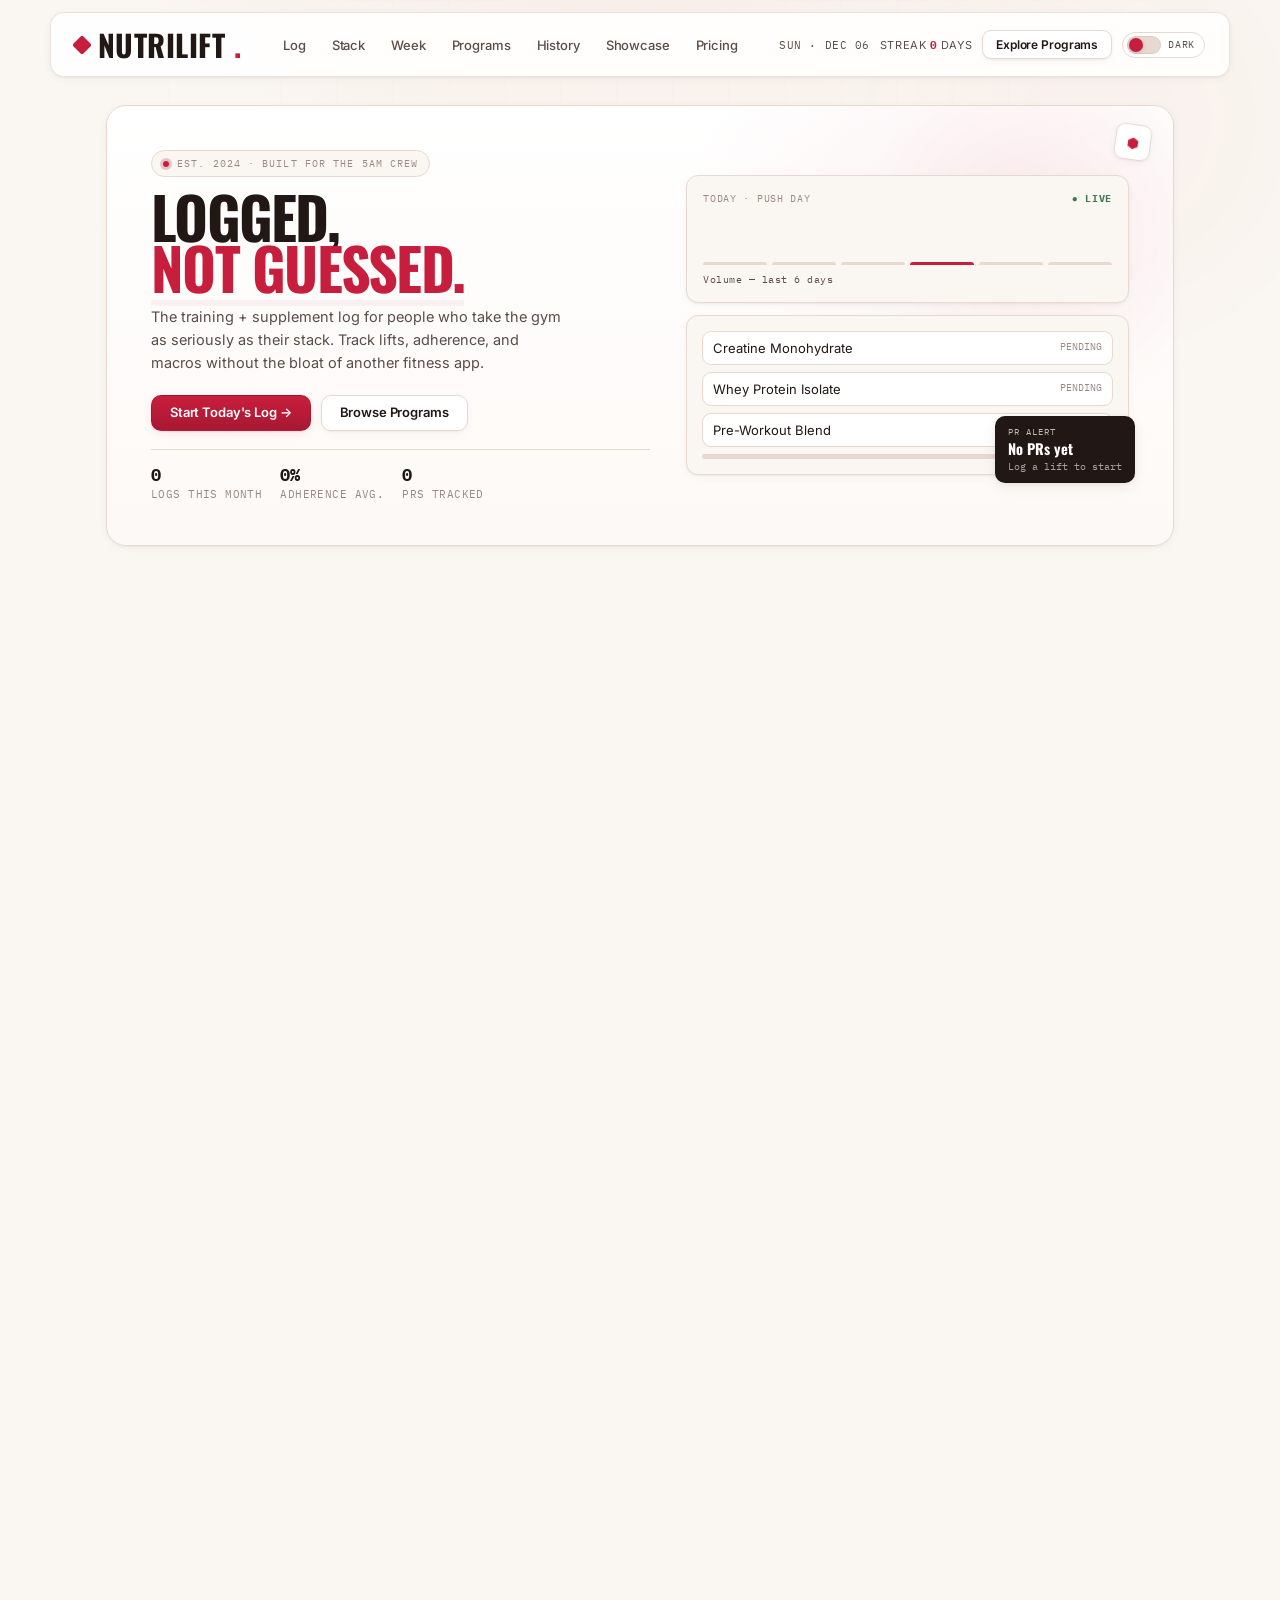
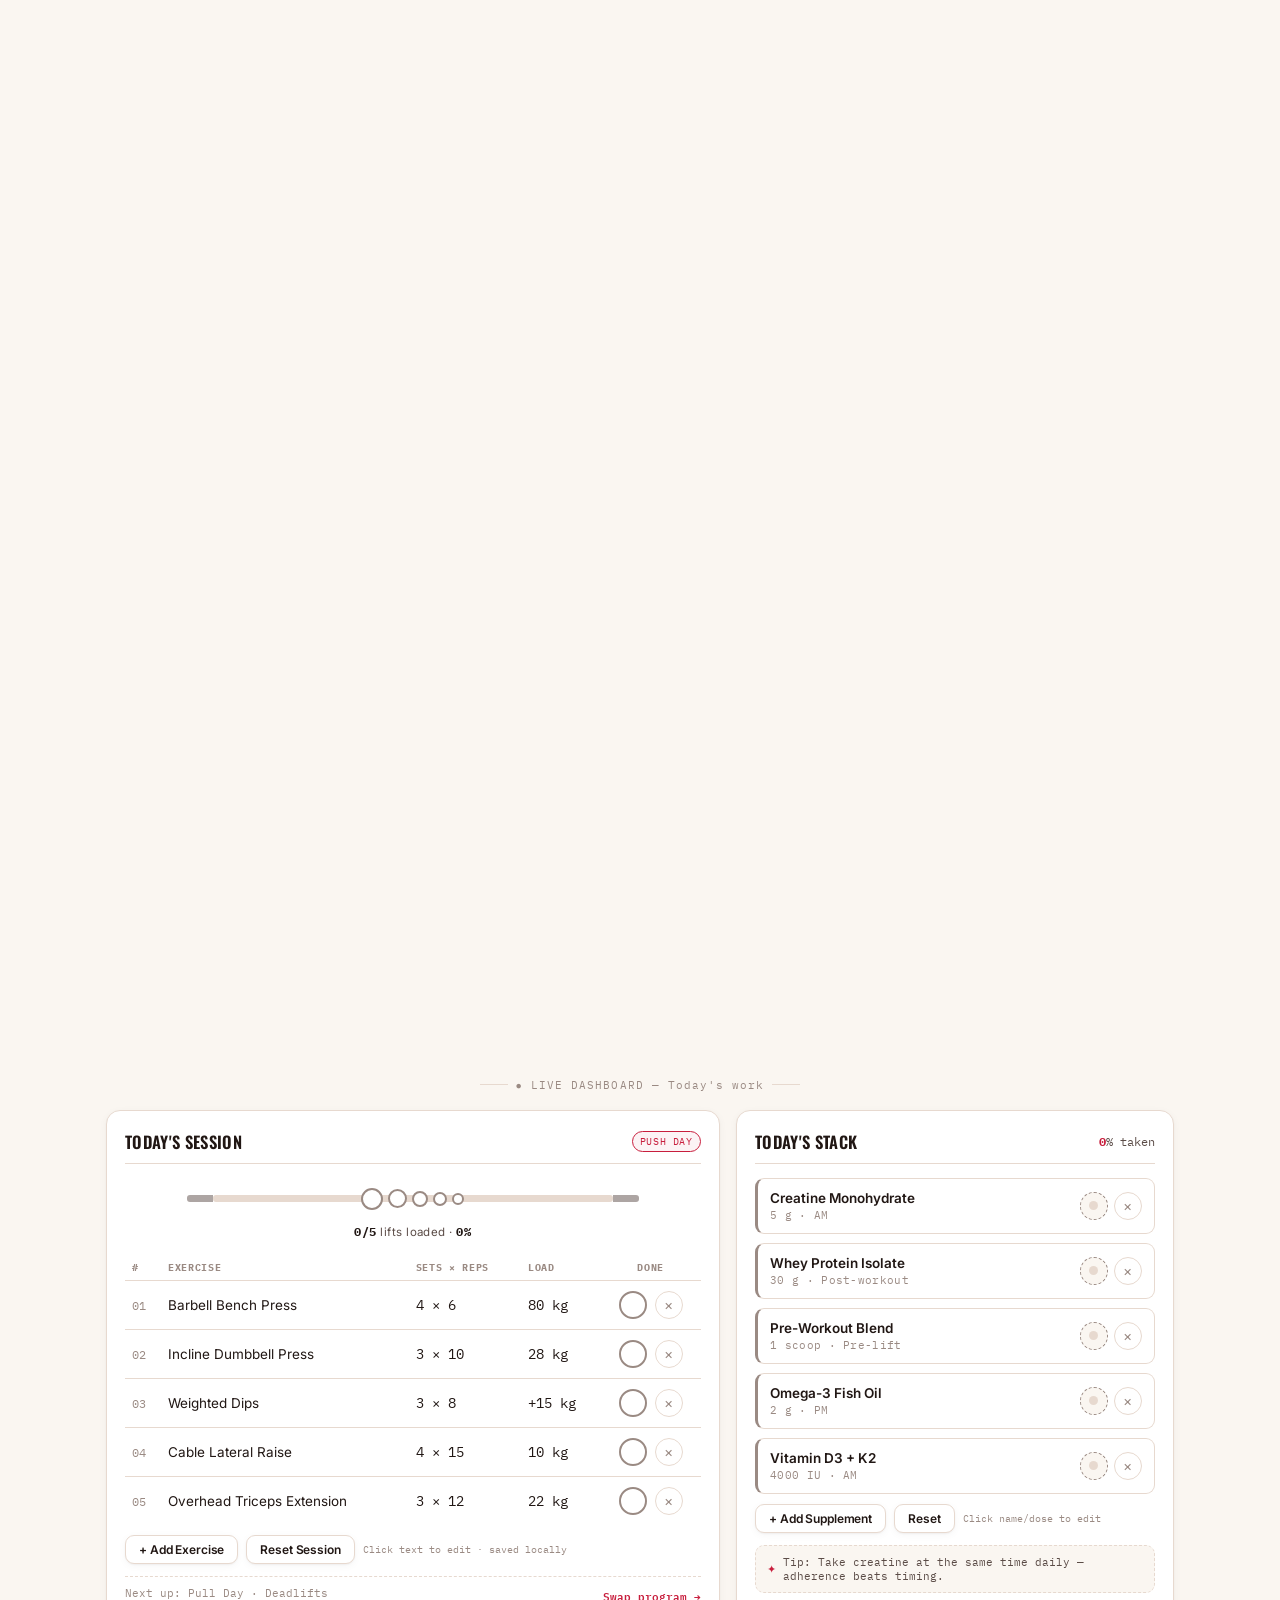
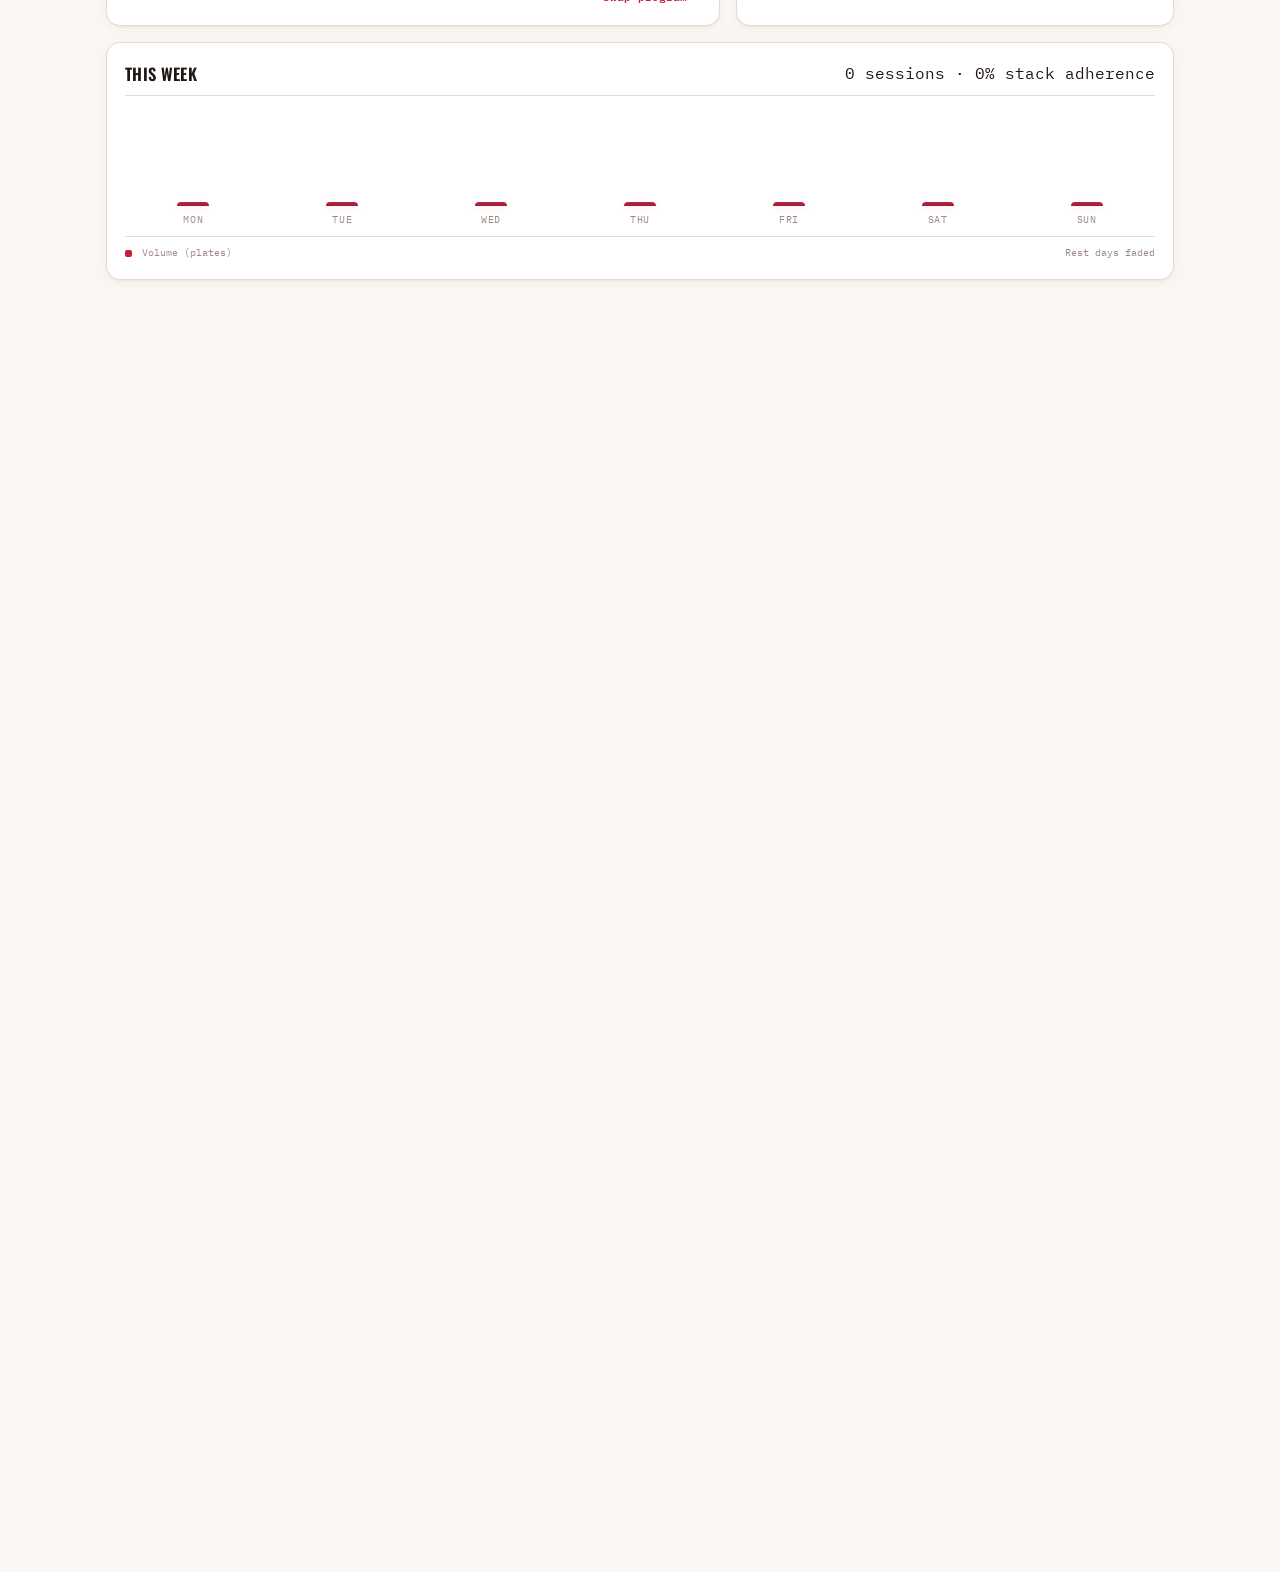
==== commit 68a8dd95: "changes" ====
--- a/index.html
+++ b/index.html
@@ -157,7 +157,7 @@
           <div class="plates" id="platesRow"></div>
           <span class="sleeve right"></span>
         </div>
-        <p class="progress-label"><span class="mono" id="doneCount">0</span><span class="mono">/</span><span class="mono" id="totalCount">5</span> lifts loaded</p>
+        <p class="progress-label"><span class="mono" id="doneCount">0</span><span class="mono">/</span><span class="mono" id="totalCount">5</span> lifts loaded · <span class="mono" id="donePct">0%</span></p>
 
         <table class="log-sheet" id="logSheet">
           <thead>
@@ -169,35 +169,35 @@
               <td contenteditable="true" data-field="name" spellcheck="false">Barbell Bench Press</td>
               <td class="mono" contenteditable="true" data-field="sets" spellcheck="false">4 × 6</td>
               <td class="mono" contenteditable="true" data-field="load" spellcheck="false">80 kg</td>
-              <td class="th-check" style="display:flex; gap:6px; justify-content:center; align-items:center;"><button type="button" class="check-btn" aria-pressed="false" aria-label="Mark Barbell Bench Press complete"></button><button type="button" class="del-lift" aria-label="Delete exercise" title="Delete">×</button></td>
+              <td class="th-check row-actions"><button type="button" class="check-btn" aria-pressed="false" aria-label="Mark Barbell Bench Press complete"></button><button type="button" class="del-lift" aria-label="Delete exercise" title="Delete">×</button></td>
             </tr>
             <tr data-done="false">
               <td class="idx mono">02</td>
               <td contenteditable="true" data-field="name" spellcheck="false">Incline Dumbbell Press</td>
               <td class="mono" contenteditable="true" data-field="sets" spellcheck="false">3 × 10</td>
               <td class="mono" contenteditable="true" data-field="load" spellcheck="false">28 kg</td>
-              <td class="th-check" style="display:flex; gap:6px; justify-content:center; align-items:center;"><button type="button" class="check-btn" aria-pressed="false" aria-label="Mark Incline Dumbbell Press complete"></button><button type="button" class="del-lift" aria-label="Delete exercise" title="Delete">×</button></td>
+              <td class="th-check row-actions"><button type="button" class="check-btn" aria-pressed="false" aria-label="Mark Incline Dumbbell Press complete"></button><button type="button" class="del-lift" aria-label="Delete exercise" title="Delete">×</button></td>
             </tr>
             <tr data-done="false">
               <td class="idx mono">03</td>
               <td contenteditable="true" data-field="name" spellcheck="false">Weighted Dips</td>
               <td class="mono" contenteditable="true" data-field="sets" spellcheck="false">3 × 8</td>
               <td class="mono" contenteditable="true" data-field="load" spellcheck="false">+15 kg</td>
-              <td class="th-check" style="display:flex; gap:6px; justify-content:center; align-items:center;"><button type="button" class="check-btn" aria-pressed="false" aria-label="Mark Weighted Dips complete"></button><button type="button" class="del-lift" aria-label="Delete exercise" title="Delete">×</button></td>
+              <td class="th-check row-actions"><button type="button" class="check-btn" aria-pressed="false" aria-label="Mark Weighted Dips complete"></button><button type="button" class="del-lift" aria-label="Delete exercise" title="Delete">×</button></td>
             </tr>
             <tr data-done="false">
               <td class="idx mono">04</td>
               <td contenteditable="true" data-field="name" spellcheck="false">Cable Lateral Raise</td>
               <td class="mono" contenteditable="true" data-field="sets" spellcheck="false">4 × 15</td>
               <td class="mono" contenteditable="true" data-field="load" spellcheck="false">10 kg</td>
-              <td class="th-check" style="display:flex; gap:6px; justify-content:center; align-items:center;"><button type="button" class="check-btn" aria-pressed="false" aria-label="Mark Cable Lateral Raise complete"></button><button type="button" class="del-lift" aria-label="Delete exercise" title="Delete">×</button></td>
+              <td class="th-check row-actions"><button type="button" class="check-btn" aria-pressed="false" aria-label="Mark Cable Lateral Raise complete"></button><button type="button" class="del-lift" aria-label="Delete exercise" title="Delete">×</button></td>
             </tr>
             <tr data-done="false">
               <td class="idx mono">05</td>
               <td contenteditable="true" data-field="name" spellcheck="false">Overhead Triceps Extension</td>
               <td class="mono" contenteditable="true" data-field="sets" spellcheck="false">3 × 12</td>
               <td class="mono" contenteditable="true" data-field="load" spellcheck="false">22 kg</td>
-              <td class="th-check" style="display:flex; gap:6px; justify-content:center; align-items:center;"><button type="button" class="check-btn" aria-pressed="false" aria-label="Mark Overhead Triceps Extension complete"></button><button type="button" class="del-lift" aria-label="Delete exercise" title="Delete">×</button></td>
+              <td class="th-check row-actions"><button type="button" class="check-btn" aria-pressed="false" aria-label="Mark Overhead Triceps Extension complete"></button><button type="button" class="del-lift" aria-label="Delete exercise" title="Delete">×</button></td>
             </tr>
           </tbody>
         </table>
@@ -223,35 +223,35 @@
               <span class="pill-name" contenteditable="true" spellcheck="false">Creatine Monohydrate</span>
               <span class="pill-dose mono" contenteditable="true" spellcheck="false">5 g · AM</span>
             </div>
-            <div style="display:flex; gap:6px; align-items:center;"><button type="button" class="pop-btn" aria-pressed="false" aria-label="Mark taken"><span class="pop"></span></button><button type="button" class="del-stack" aria-label="Delete" title="Delete" style="width:20px;height:20px;border-radius:50%;border:1px solid var(--line);background:var(--surface);color:var(--muted);cursor:pointer;">×</button></div>
+            <div style="display:flex; gap:6px; align-items:center;"><button type="button" class="pop-btn" aria-pressed="false" aria-label="Mark taken"><span class="pop"></span></button><button type="button" class="del-stack icon-btn" aria-label="Delete" title="Delete">×</button></div>
           </li>
           <li class="pill-card" data-taken="false">
             <div class="pill-label">
               <span class="pill-name" contenteditable="true" spellcheck="false">Whey Protein Isolate</span>
               <span class="pill-dose mono" contenteditable="true" spellcheck="false">30 g · Post-workout</span>
             </div>
-            <div style="display:flex; gap:6px; align-items:center;"><button type="button" class="pop-btn" aria-pressed="false" aria-label="Mark taken"><span class="pop"></span></button><button type="button" class="del-stack" aria-label="Delete" title="Delete" style="width:20px;height:20px;border-radius:50%;border:1px solid var(--line);background:var(--surface);color:var(--muted);cursor:pointer;">×</button></div>
+            <div style="display:flex; gap:6px; align-items:center;"><button type="button" class="pop-btn" aria-pressed="false" aria-label="Mark taken"><span class="pop"></span></button><button type="button" class="del-stack icon-btn" aria-label="Delete" title="Delete">×</button></div>
           </li>
           <li class="pill-card" data-taken="false">
             <div class="pill-label">
               <span class="pill-name" contenteditable="true" spellcheck="false">Pre-Workout Blend</span>
               <span class="pill-dose mono" contenteditable="true" spellcheck="false">1 scoop · Pre-lift</span>
             </div>
-            <div style="display:flex; gap:6px; align-items:center;"><button type="button" class="pop-btn" aria-pressed="false" aria-label="Mark taken"><span class="pop"></span></button><button type="button" class="del-stack" aria-label="Delete" title="Delete" style="width:20px;height:20px;border-radius:50%;border:1px solid var(--line);background:var(--surface);color:var(--muted);cursor:pointer;">×</button></div>
+            <div style="display:flex; gap:6px; align-items:center;"><button type="button" class="pop-btn" aria-pressed="false" aria-label="Mark taken"><span class="pop"></span></button><button type="button" class="del-stack icon-btn" aria-label="Delete" title="Delete">×</button></div>
           </li>
           <li class="pill-card" data-taken="false">
             <div class="pill-label">
               <span class="pill-name" contenteditable="true" spellcheck="false">Omega-3 Fish Oil</span>
               <span class="pill-dose mono" contenteditable="true" spellcheck="false">2 g · PM</span>
             </div>
-            <div style="display:flex; gap:6px; align-items:center;"><button type="button" class="pop-btn" aria-pressed="false" aria-label="Mark taken"><span class="pop"></span></button><button type="button" class="del-stack" aria-label="Delete" title="Delete" style="width:20px;height:20px;border-radius:50%;border:1px solid var(--line);background:var(--surface);color:var(--muted);cursor:pointer;">×</button></div>
+            <div style="display:flex; gap:6px; align-items:center;"><button type="button" class="pop-btn" aria-pressed="false" aria-label="Mark taken"><span class="pop"></span></button><button type="button" class="del-stack icon-btn" aria-label="Delete" title="Delete">×</button></div>
           </li>
           <li class="pill-card" data-taken="false">
             <div class="pill-label">
               <span class="pill-name" contenteditable="true" spellcheck="false">Vitamin D3 + K2</span>
               <span class="pill-dose mono" contenteditable="true" spellcheck="false">4000 IU · AM</span>
             </div>
-            <div style="display:flex; gap:6px; align-items:center;"><button type="button" class="pop-btn" aria-pressed="false" aria-label="Mark taken"><span class="pop"></span></button><button type="button" class="del-stack" aria-label="Delete" title="Delete" style="width:20px;height:20px;border-radius:50%;border:1px solid var(--line);background:var(--surface);color:var(--muted);cursor:pointer;">×</button></div>
+            <div style="display:flex; gap:6px; align-items:center;"><button type="button" class="pop-btn" aria-pressed="false" aria-label="Mark taken"><span class="pop"></span></button><button type="button" class="del-stack icon-btn" aria-label="Delete" title="Delete">×</button></div>
           </li>
         </ul>
         <div style="display:flex; gap:8px; margin-top:10px; flex-wrap:wrap;">
@@ -320,10 +320,10 @@
         </div>
         <form id="mealForm" hidden style="margin-top:12px; display:grid; gap:8px; background:var(--paper); border:1px solid var(--line); border-radius:9px; padding:10px;">
           <div style="display:grid; grid-template-columns:1fr 1fr; gap:8px;">
-            <label class="mono" style="font-size:10px; color:var(--muted);">Protein g<input type="number" id="mProtein" min="0" max="300" placeholder="25" style="width:100%; margin-top:4px; padding:7px 8px; border:1px solid var(--line); border-radius:7px; background:var(--surface);"></label>
-            <label class="mono" style="font-size:10px; color:var(--muted);">Carbs g<input type="number" id="mCarbs" min="0" max="500" placeholder="40" style="width:100%; margin-top:4px; padding:7px 8px; border:1px solid var(--line); border-radius:7px; background:var(--surface);"></label>
-            <label class="mono" style="font-size:10px; color:var(--muted);">Fats g<input type="number" id="mFats" min="0" max="200" placeholder="12" style="width:100%; margin-top:4px; padding:7px 8px; border:1px solid var(--line); border-radius:7px; background:var(--surface);"></label>
-            <label class="mono" style="font-size:10px; color:var(--muted);">Kcal<input type="number" id="mKcal" min="0" max="3000" placeholder="350" style="width:100%; margin-top:4px; padding:7px 8px; border:1px solid var(--line); border-radius:7px; background:var(--surface);"></label>
+            <label class="mono" style="font-size:10px; color:var(--muted);">Protein g<input type="number" inputmode="decimal" id="mProtein" min="0" max="300" placeholder="25" style="width:100%; margin-top:4px; padding:7px 8px; border:1px solid var(--line); border-radius:7px; background:var(--surface);"></label>
+            <label class="mono" style="font-size:10px; color:var(--muted);">Carbs g<input type="number" inputmode="decimal" id="mCarbs" min="0" max="500" placeholder="40" style="width:100%; margin-top:4px; padding:7px 8px; border:1px solid var(--line); border-radius:7px; background:var(--surface);"></label>
+            <label class="mono" style="font-size:10px; color:var(--muted);">Fats g<input type="number" inputmode="decimal" id="mFats" min="0" max="200" placeholder="12" style="width:100%; margin-top:4px; padding:7px 8px; border:1px solid var(--line); border-radius:7px; background:var(--surface);"></label>
+            <label class="mono" style="font-size:10px; color:var(--muted);">Kcal<input type="number" inputmode="decimal" id="mKcal" min="0" max="3000" placeholder="350" style="width:100%; margin-top:4px; padding:7px 8px; border:1px solid var(--line); border-radius:7px; background:var(--surface);"></label>
           </div>
           <div class="mono" style="font-size:10px; color:var(--muted);">Quick presets:</div>
           <div style="display:flex; gap:6px; flex-wrap:wrap;">
@@ -350,11 +350,11 @@
             <tr><th>Lift</th><th>Best</th><th class="th-check">Date</th><th></th></tr>
           </thead>
           <tbody>
-            <tr><td contenteditable="true" spellcheck="false">Bench Press</td><td class="mono" contenteditable="true" spellcheck="false">95 kg</td><td class="mono th-check" contenteditable="true" spellcheck="false">AUG 02</td><td style="text-align:center;"><button type="button" class="del-pr" aria-label="Delete" style="width:18px;height:18px;border-radius:50%;border:1px solid var(--line);background:var(--surface);color:var(--muted);cursor:pointer;">×</button></td></tr>
-            <tr><td contenteditable="true" spellcheck="false">Squat</td><td class="mono" contenteditable="true" spellcheck="false">140 kg</td><td class="mono th-check" contenteditable="true" spellcheck="false">JUL 28</td><td style="text-align:center;"><button type="button" class="del-pr" aria-label="Delete" style="width:18px;height:18px;border-radius:50%;border:1px solid var(--line);background:var(--surface);color:var(--muted);cursor:pointer;">×</button></td></tr>
-            <tr><td contenteditable="true" spellcheck="false">Deadlift</td><td class="mono" contenteditable="true" spellcheck="false">180 kg</td><td class="mono th-check" contenteditable="true" spellcheck="false">JUL 12</td><td style="text-align:center;"><button type="button" class="del-pr" aria-label="Delete" style="width:18px;height:18px;border-radius:50%;border:1px solid var(--line);background:var(--surface);color:var(--muted);cursor:pointer;">×</button></td></tr>
-            <tr><td contenteditable="true" spellcheck="false">Front Squat</td><td class="mono" contenteditable="true" spellcheck="false">100 kg</td><td class="mono th-check" contenteditable="true" spellcheck="false">JUN 30</td><td style="text-align:center;"><button type="button" class="del-pr" aria-label="Delete" style="width:18px;height:18px;border-radius:50%;border:1px solid var(--line);background:var(--surface);color:var(--muted);cursor:pointer;">×</button></td></tr>
-            <tr><td contenteditable="true" spellcheck="false">Overhead Press</td><td class="mono" contenteditable="true" spellcheck="false">62.5 kg</td><td class="mono th-check" contenteditable="true" spellcheck="false">JUN 22</td><td style="text-align:center;"><button type="button" class="del-pr" aria-label="Delete" style="width:18px;height:18px;border-radius:50%;border:1px solid var(--line);background:var(--surface);color:var(--muted);cursor:pointer;">×</button></td></tr>
+            <tr><td contenteditable="true" spellcheck="false">Bench Press</td><td class="mono" contenteditable="true" spellcheck="false">95 kg</td><td class="mono th-check" contenteditable="true" spellcheck="false">AUG 02</td><td style="text-align:center;"><button type="button" class="del-pr icon-btn" aria-label="Delete">×</button></td></tr>
+            <tr><td contenteditable="true" spellcheck="false">Squat</td><td class="mono" contenteditable="true" spellcheck="false">140 kg</td><td class="mono th-check" contenteditable="true" spellcheck="false">JUL 28</td><td style="text-align:center;"><button type="button" class="del-pr icon-btn" aria-label="Delete">×</button></td></tr>
+            <tr><td contenteditable="true" spellcheck="false">Deadlift</td><td class="mono" contenteditable="true" spellcheck="false">180 kg</td><td class="mono th-check" contenteditable="true" spellcheck="false">JUL 12</td><td style="text-align:center;"><button type="button" class="del-pr icon-btn" aria-label="Delete">×</button></td></tr>
+            <tr><td contenteditable="true" spellcheck="false">Front Squat</td><td class="mono" contenteditable="true" spellcheck="false">100 kg</td><td class="mono th-check" contenteditable="true" spellcheck="false">JUN 30</td><td style="text-align:center;"><button type="button" class="del-pr icon-btn" aria-label="Delete">×</button></td></tr>
+            <tr><td contenteditable="true" spellcheck="false">Overhead Press</td><td class="mono" contenteditable="true" spellcheck="false">62.5 kg</td><td class="mono th-check" contenteditable="true" spellcheck="false">JUN 22</td><td style="text-align:center;"><button type="button" class="del-pr icon-btn" aria-label="Delete">×</button></td></tr>
           </tbody>
         </table>
         <div style="display:flex; gap:8px; margin-top:10px; flex-wrap:wrap;">
@@ -362,7 +362,7 @@
           <button type="button" class="btn btn-sm btn-ghost" id="resetPrBtn">Reset</button>
           <span class="mono" style="font-size:10px; color:var(--muted); align-self:center;">Click to edit · saved locally</span>
         </div>
-        <a href="programs.html" class="pr-link mono">View all PRs →</a>
+        <a href="history.html" class="pr-link mono">See log history →</a>
       </section>
     </div>
 
--- a/style.css
+++ b/style.css
@@ -615,18 +615,20 @@
 .log-sheet td[contenteditable="true"]{ outline:none; border-radius:4px; }
 .log-sheet td[contenteditable="true"]:focus{ background:var(--paper); box-shadow:0 0 0 2px var(--iron-red-glow); }
 .log-sheet td[contenteditable="true"]:hover{ background:var(--hover); }
-.del-lift{ width:20px; height:20px; border-radius:50%; border:1px solid var(--line); background:var(--surface); color:var(--muted); cursor:pointer; font-size:12px; line-height:1; display:grid; place-items:center; }
-.del-lift:hover{ border-color:var(--iron-red); color:var(--iron-red); background:var(--iron-red-soft); }
+.del-lift, .del-stack, .del-pr, .icon-btn{ width:28px; height:28px; border-radius:50%; border:1px solid var(--line); background:var(--surface); color:var(--muted); cursor:pointer; font-size:14px; line-height:1; display:grid; place-items:center; flex-shrink:0; transition:border-color 0.15s ease, color 0.15s ease, background 0.15s ease, transform 0.12s ease; }
+.del-lift:hover, .del-stack:hover, .del-pr:hover, .icon-btn:hover{ border-color:var(--iron-red); color:var(--iron-red); background:var(--iron-red-soft); }
+.del-lift:active, .del-stack:active, .del-pr:active, .icon-btn:active{ transform:scale(0.9); }
+.row-actions{ display:flex; gap:8px; justify-content:center; align-items:center; }
 .check-btn {
-  width: 20px; height: 20px; border: 1.8px solid var(--muted); border-radius: 50%;
-  background: var(--surface); cursor: pointer; position: relative; transition: all 0.15s ease;
-}
-.check-btn:hover { border-color: var(--iron-red); transform: scale(1.04); }
-.check-btn:active { transform: scale(0.94); }
-.check-btn[aria-pressed="true"] { background: var(--iron-red); border-color: var(--iron-red); }
+  width: 28px; height: 28px; border: 2px solid var(--muted); border-radius: 50%;
+  background: var(--surface); cursor: pointer; position: relative; transition: all 0.15s ease; flex-shrink:0;
+}
+.check-btn:hover { border-color: var(--iron-red); transform: scale(1.06); }
+.check-btn:active { transform: scale(0.9); }
+.check-btn[aria-pressed="true"] { background: var(--iron-red); border-color: var(--iron-red); box-shadow:0 2px 8px var(--iron-red-glow); }
 .check-btn[aria-pressed="true"]::after {
-  content: ""; position: absolute; top: 4px; left: 3px;
-  width: 8px; height: 4.5px; border-left: 1.8px solid #fff; border-bottom: 1.8px solid #fff; transform: rotate(-45deg);
+  content: ""; position: absolute; top: 8px; left: 7px;
+  width: 11px; height: 6px; border-left: 2.5px solid #fff; border-bottom: 2.5px solid #fff; transform: rotate(-45deg);
 }
 
 /* Stack */
@@ -888,6 +890,7 @@
 #mealForm[hidden]{ display:none !important; }
 #mealForm{ animation: fuelIn 0.18s ease; }
 @keyframes fuelIn{ from{ opacity:0; transform:translateY(4px);} to{ opacity:1; transform:none;} }
+#mealForm input, #stackForm input{ min-height:42px; font-size:14px; }
 #mealForm input:focus{ border-color:var(--iron-red); box-shadow:0 0 0 3px var(--iron-red-glow); outline:none; }
 #mealForm input:invalid{ border-color:var(--iron-red); }
 #stackForm[hidden]{ display:none !important; }
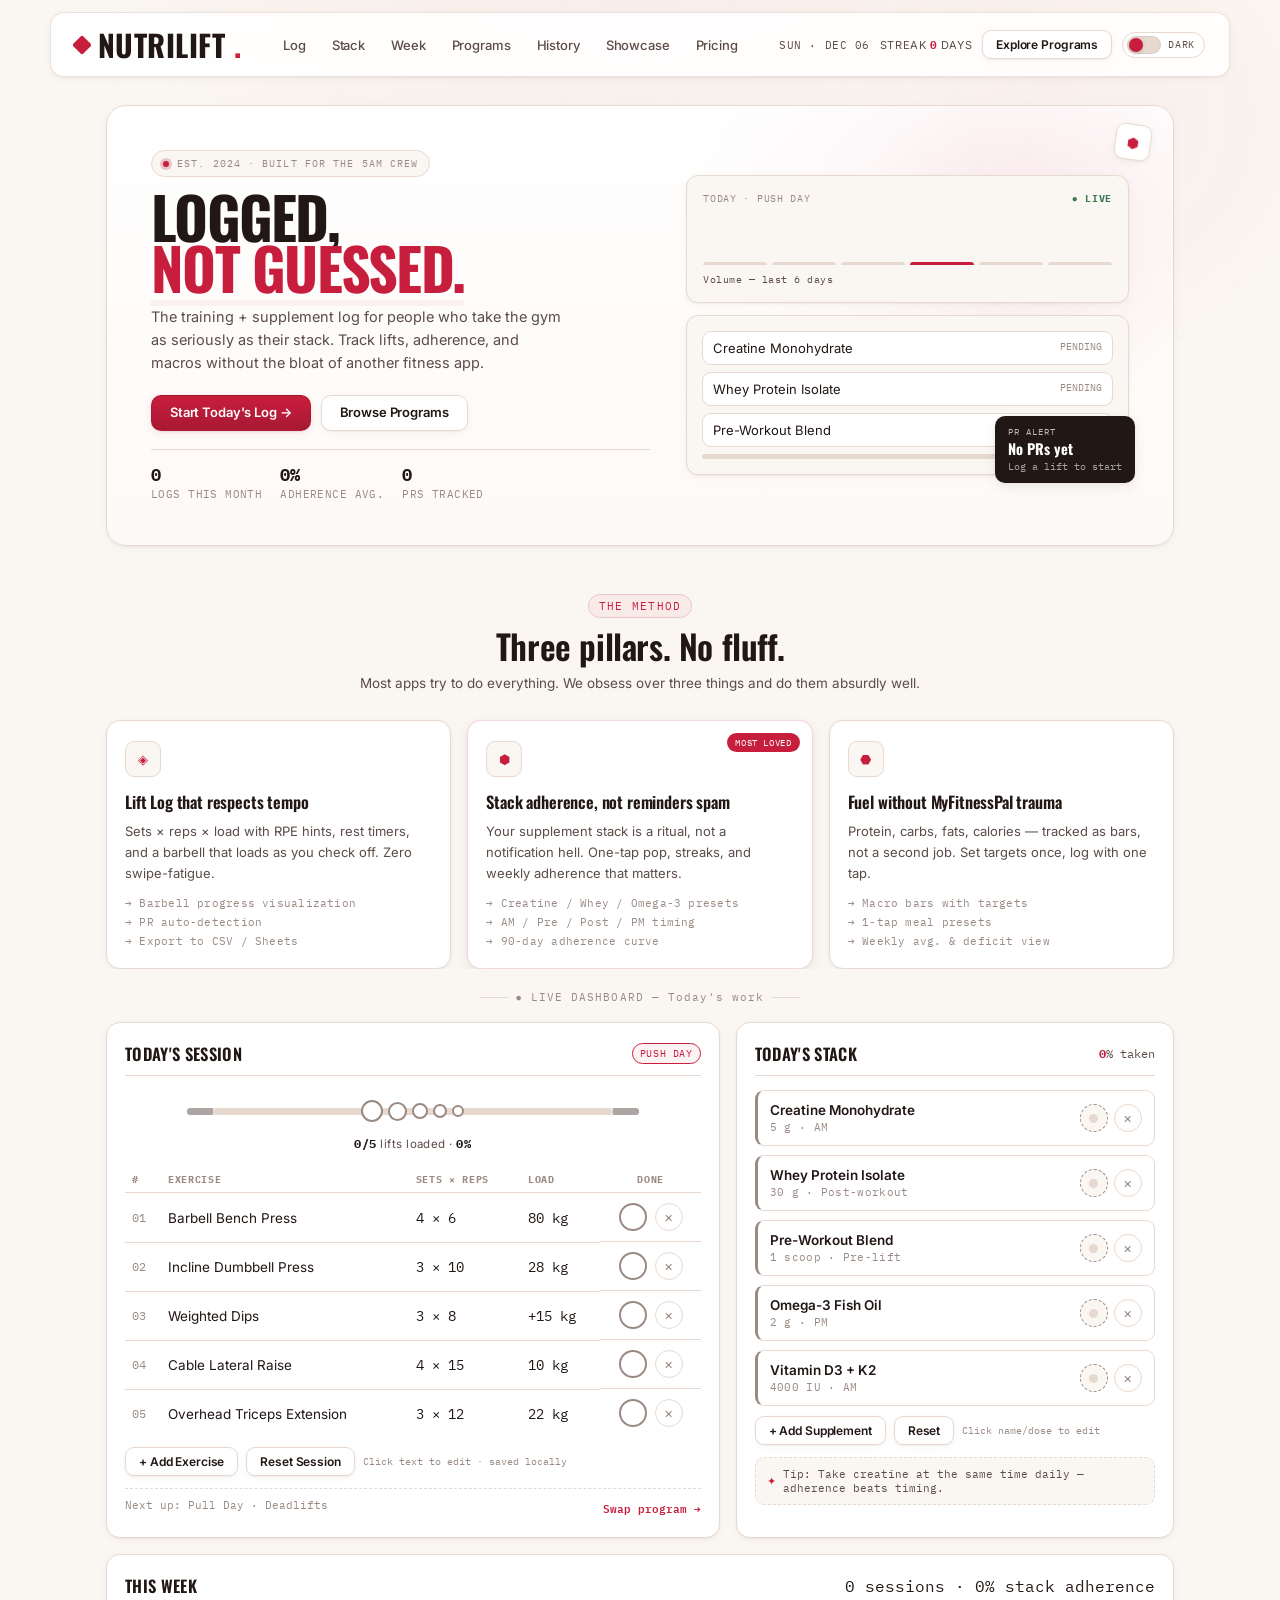
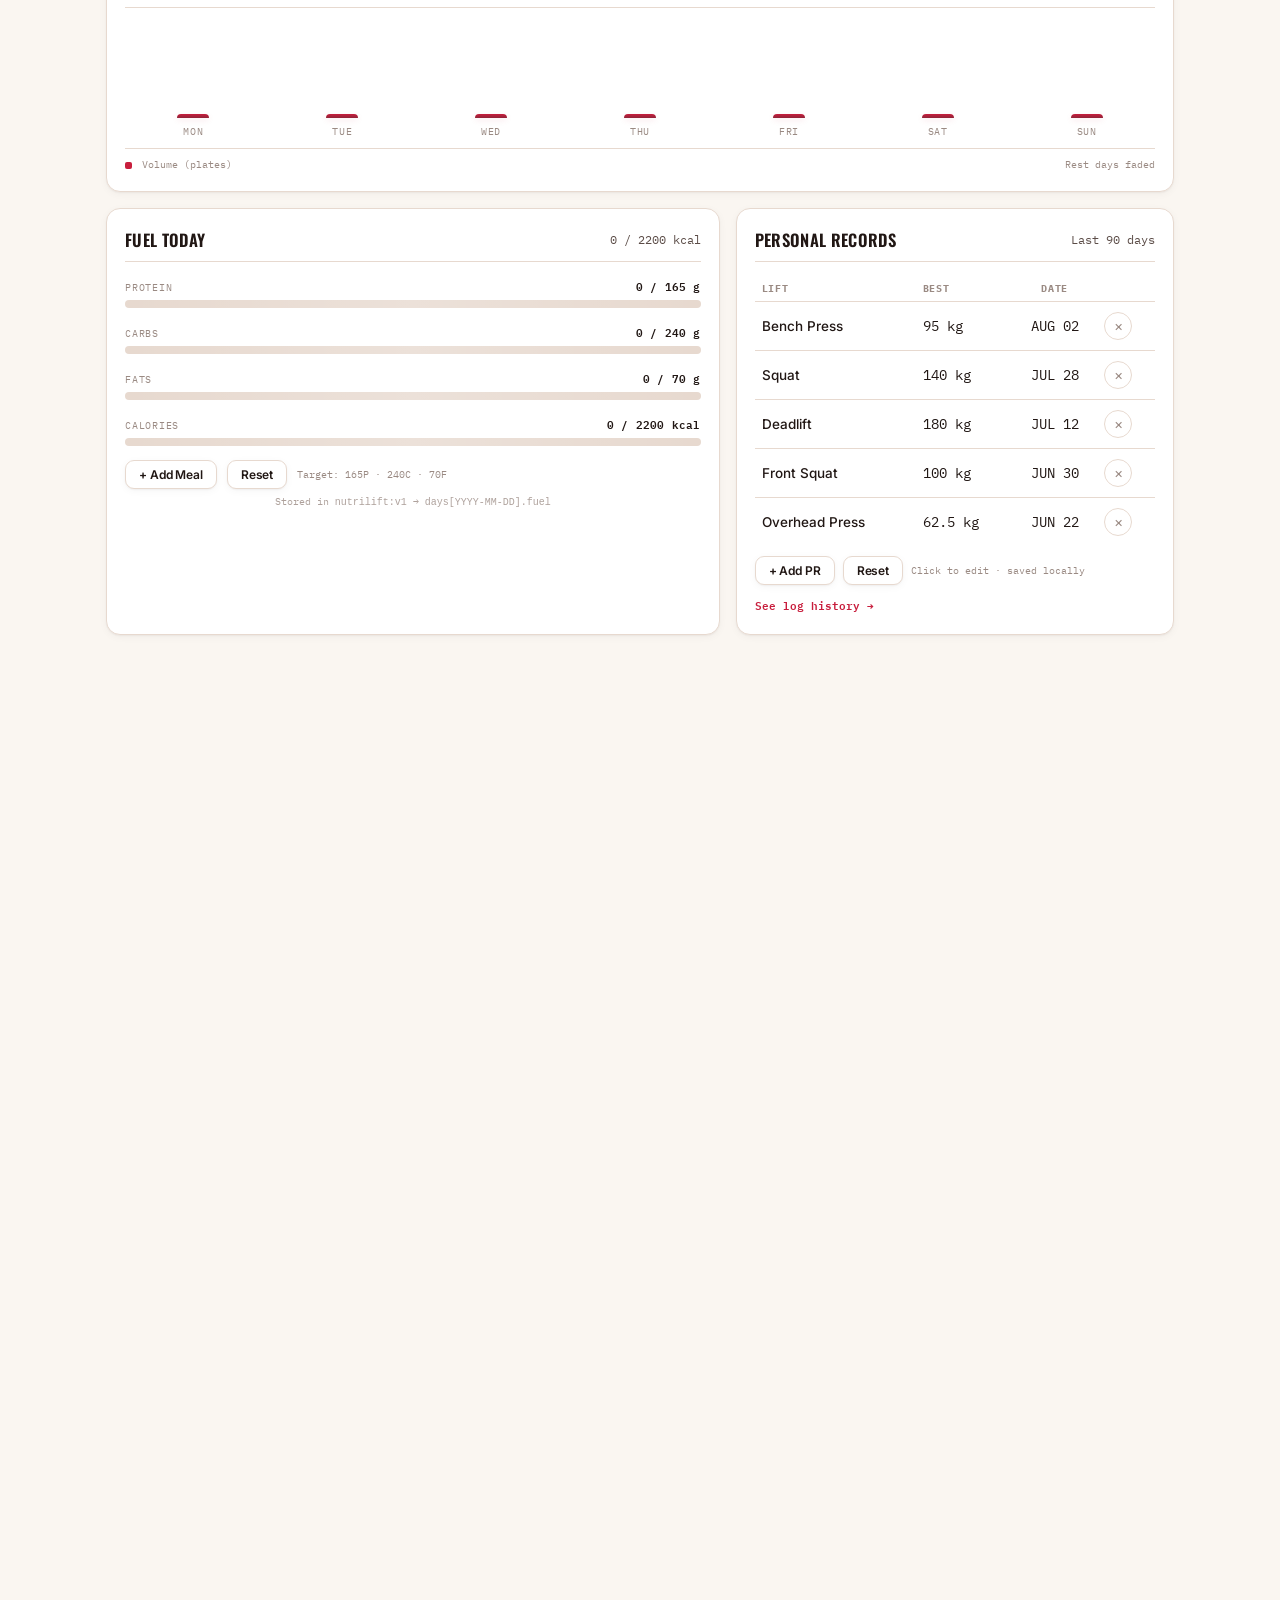
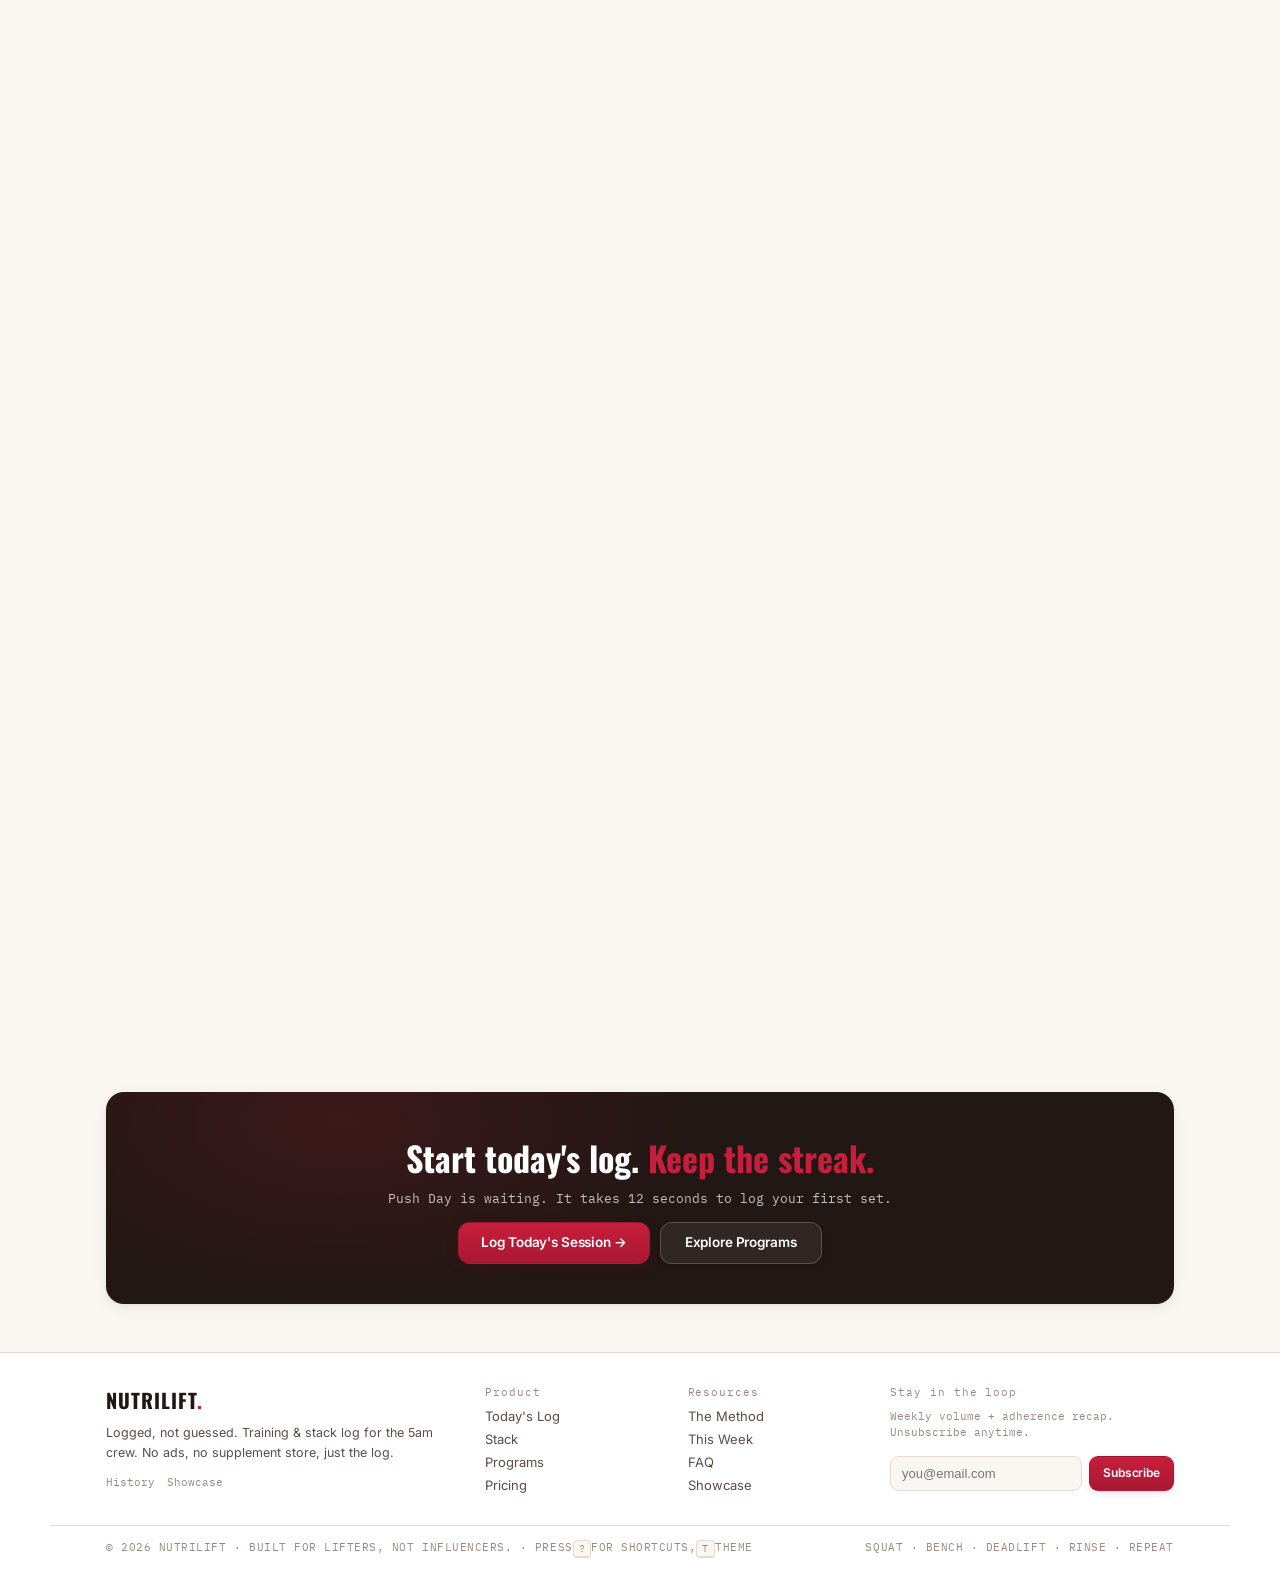
==== commit 60cfaba0: "feat: enhance exercise log with improved delete button styling and dynamic chip effects" ====
--- a/index.html
+++ b/index.html
@@ -169,35 +169,35 @@
               <td contenteditable="true" data-field="name" spellcheck="false">Barbell Bench Press</td>
               <td class="mono" contenteditable="true" data-field="sets" spellcheck="false">4 × 6</td>
               <td class="mono" contenteditable="true" data-field="load" spellcheck="false">80 kg</td>
-              <td class="th-check row-actions"><button type="button" class="check-btn" aria-pressed="false" aria-label="Mark Barbell Bench Press complete"></button><button type="button" class="del-lift" aria-label="Delete exercise" title="Delete">×</button></td>
+              <td class="th-check row-actions"><button type="button" class="check-btn" aria-pressed="false" aria-label="Mark Barbell Bench Press complete"></button><button type="button" class="del-lift icon-btn" aria-label="Delete exercise" title="Delete">×</button></td>
             </tr>
             <tr data-done="false">
               <td class="idx mono">02</td>
               <td contenteditable="true" data-field="name" spellcheck="false">Incline Dumbbell Press</td>
               <td class="mono" contenteditable="true" data-field="sets" spellcheck="false">3 × 10</td>
               <td class="mono" contenteditable="true" data-field="load" spellcheck="false">28 kg</td>
-              <td class="th-check row-actions"><button type="button" class="check-btn" aria-pressed="false" aria-label="Mark Incline Dumbbell Press complete"></button><button type="button" class="del-lift" aria-label="Delete exercise" title="Delete">×</button></td>
+              <td class="th-check row-actions"><button type="button" class="check-btn" aria-pressed="false" aria-label="Mark Incline Dumbbell Press complete"></button><button type="button" class="del-lift icon-btn" aria-label="Delete exercise" title="Delete">×</button></td>
             </tr>
             <tr data-done="false">
               <td class="idx mono">03</td>
               <td contenteditable="true" data-field="name" spellcheck="false">Weighted Dips</td>
               <td class="mono" contenteditable="true" data-field="sets" spellcheck="false">3 × 8</td>
               <td class="mono" contenteditable="true" data-field="load" spellcheck="false">+15 kg</td>
-              <td class="th-check row-actions"><button type="button" class="check-btn" aria-pressed="false" aria-label="Mark Weighted Dips complete"></button><button type="button" class="del-lift" aria-label="Delete exercise" title="Delete">×</button></td>
+              <td class="th-check row-actions"><button type="button" class="check-btn" aria-pressed="false" aria-label="Mark Weighted Dips complete"></button><button type="button" class="del-lift icon-btn" aria-label="Delete exercise" title="Delete">×</button></td>
             </tr>
             <tr data-done="false">
               <td class="idx mono">04</td>
               <td contenteditable="true" data-field="name" spellcheck="false">Cable Lateral Raise</td>
               <td class="mono" contenteditable="true" data-field="sets" spellcheck="false">4 × 15</td>
               <td class="mono" contenteditable="true" data-field="load" spellcheck="false">10 kg</td>
-              <td class="th-check row-actions"><button type="button" class="check-btn" aria-pressed="false" aria-label="Mark Cable Lateral Raise complete"></button><button type="button" class="del-lift" aria-label="Delete exercise" title="Delete">×</button></td>
+              <td class="th-check row-actions"><button type="button" class="check-btn" aria-pressed="false" aria-label="Mark Cable Lateral Raise complete"></button><button type="button" class="del-lift icon-btn" aria-label="Delete exercise" title="Delete">×</button></td>
             </tr>
             <tr data-done="false">
               <td class="idx mono">05</td>
               <td contenteditable="true" data-field="name" spellcheck="false">Overhead Triceps Extension</td>
               <td class="mono" contenteditable="true" data-field="sets" spellcheck="false">3 × 12</td>
               <td class="mono" contenteditable="true" data-field="load" spellcheck="false">22 kg</td>
-              <td class="th-check row-actions"><button type="button" class="check-btn" aria-pressed="false" aria-label="Mark Overhead Triceps Extension complete"></button><button type="button" class="del-lift" aria-label="Delete exercise" title="Delete">×</button></td>
+              <td class="th-check row-actions"><button type="button" class="check-btn" aria-pressed="false" aria-label="Mark Overhead Triceps Extension complete"></button><button type="button" class="del-lift icon-btn" aria-label="Delete exercise" title="Delete">×</button></td>
             </tr>
           </tbody>
         </table>
--- a/style.css
+++ b/style.css
@@ -1107,7 +1107,7 @@
 .show-ring-3{ inset:28%; border-color:rgba(211,51,90,0.32); box-shadow:0 0 28px rgba(200,30,61,0.16); }
 .show-core{ position:absolute; left:50%; top:50%; width:17%; aspect-ratio:1; transform:translate(-50%,-50%) rotate(45deg); background:linear-gradient(135deg, var(--iron-red) 0%, #7A1025 100%); border-radius:6px; box-shadow:0 0 34px rgba(200,30,61,0.55), 0 0 0 1px rgba(255,255,255,0.14) inset; }
 .show-core i{ position:absolute; inset:28%; background:rgba(255,255,255,0.85); border-radius:2px; }
-.show-chip{ position:absolute; left:50%; bottom:-8px; transform:translateX(-50%) translateZ(40px); font-size:9px; letter-spacing:0.14em; color:#FFB3C2; background:rgba(200,30,61,0.12); border:1px solid rgba(211,51,90,0.4); padding:4px 10px; border-radius:20px; white-space:nowrap; }
+.show-chip{ position:absolute; left:50%; bottom:-8px; transform:translateX(-50%) translateZ(40px); font-size:9px; letter-spacing:0.14em; color:#FFB3C2; background:rgba(200,30,61,0.12); border:1px solid rgba(211,51,90,0.4); padding:4px 10px; border-radius:20px; white-space:nowrap; transition:transform 0.18s ease; }
 .show-steps{ position:relative; margin-top:-100vh; margin-top:-100svh; z-index:1; }
 .show-step{ min-height:100vh; min-height:100svh; display:flex; align-items:center; padding:0 clamp(20px,6vw,72px); pointer-events:none; position:relative; }
 .show-step::after{ content:attr(data-idx); position:absolute; top:8vh; font-family:var(--font-display); font-weight:700; font-size:clamp(110px,20vw,250px); line-height:1; color:transparent; -webkit-text-stroke:1px rgba(211,51,90,0.16); z-index:0; pointer-events:none; user-select:none; }
@@ -1163,6 +1163,8 @@
 .show-dots{ position:absolute; right:18px; top:50%; transform:translateY(-50%); display:grid; gap:8px; z-index:3; }
 .show-dot{ width:7px; height:7px; border-radius:50%; background:rgba(255,255,255,0.16); border:1px solid rgba(211,51,90,0.4); transition:all 0.25s ease; }
 .show-dot.is-on{ background:var(--iron-red); box-shadow:0 0 12px var(--iron-red-glow); transform:scale(1.35); }
+.show-burst{ position:absolute; width:14px; height:14px; margin:-7px 0 0 -7px; border-radius:50%; border:2px solid rgba(255,90,122,0.9); box-shadow:0 0 24px rgba(200,30,61,0.5); pointer-events:none; z-index:3; animation:showBurst 0.65s cubic-bezier(0.2,0.7,0.3,1) forwards; }
+@keyframes showBurst{ from{ transform:scale(0.4); opacity:0.9; } to{ transform:scale(9); opacity:0; } }
 .show-title{ background:linear-gradient(180deg, #fff 30%, #FFB3C2 55%, var(--iron-red) 100%); -webkit-background-clip:text; background-clip:text; color:transparent; animation:showSheen 7s ease-in-out infinite; background-size:100% 220%; }
 .show-title span{ color:transparent; background:linear-gradient(180deg, #FF5A7A, var(--iron-red) 70%); -webkit-background-clip:text; background-clip:text; text-shadow:none; filter:drop-shadow(0 0 26px rgba(200,30,61,0.45)); }
 @keyframes showSheen{ 0%,100%{ background-position:50% 0%; } 50%{ background-position:50% 60%; } }
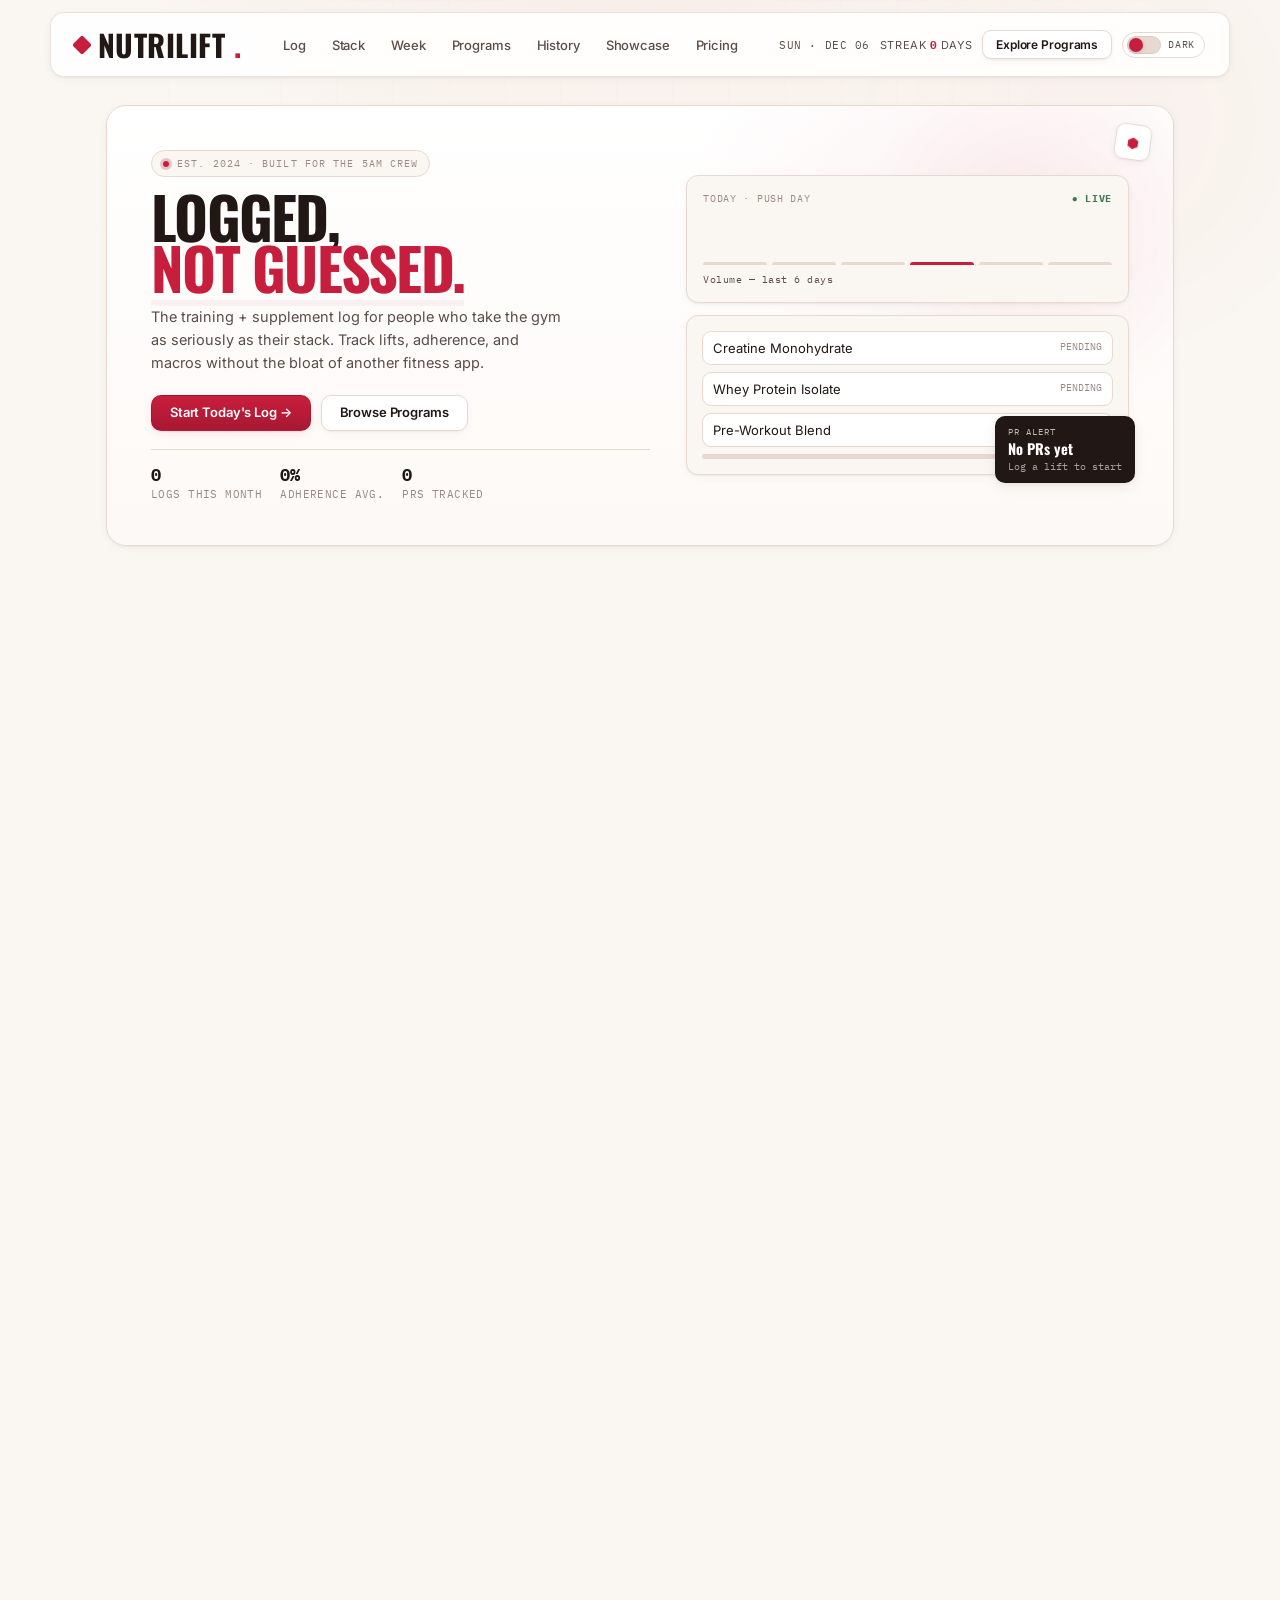
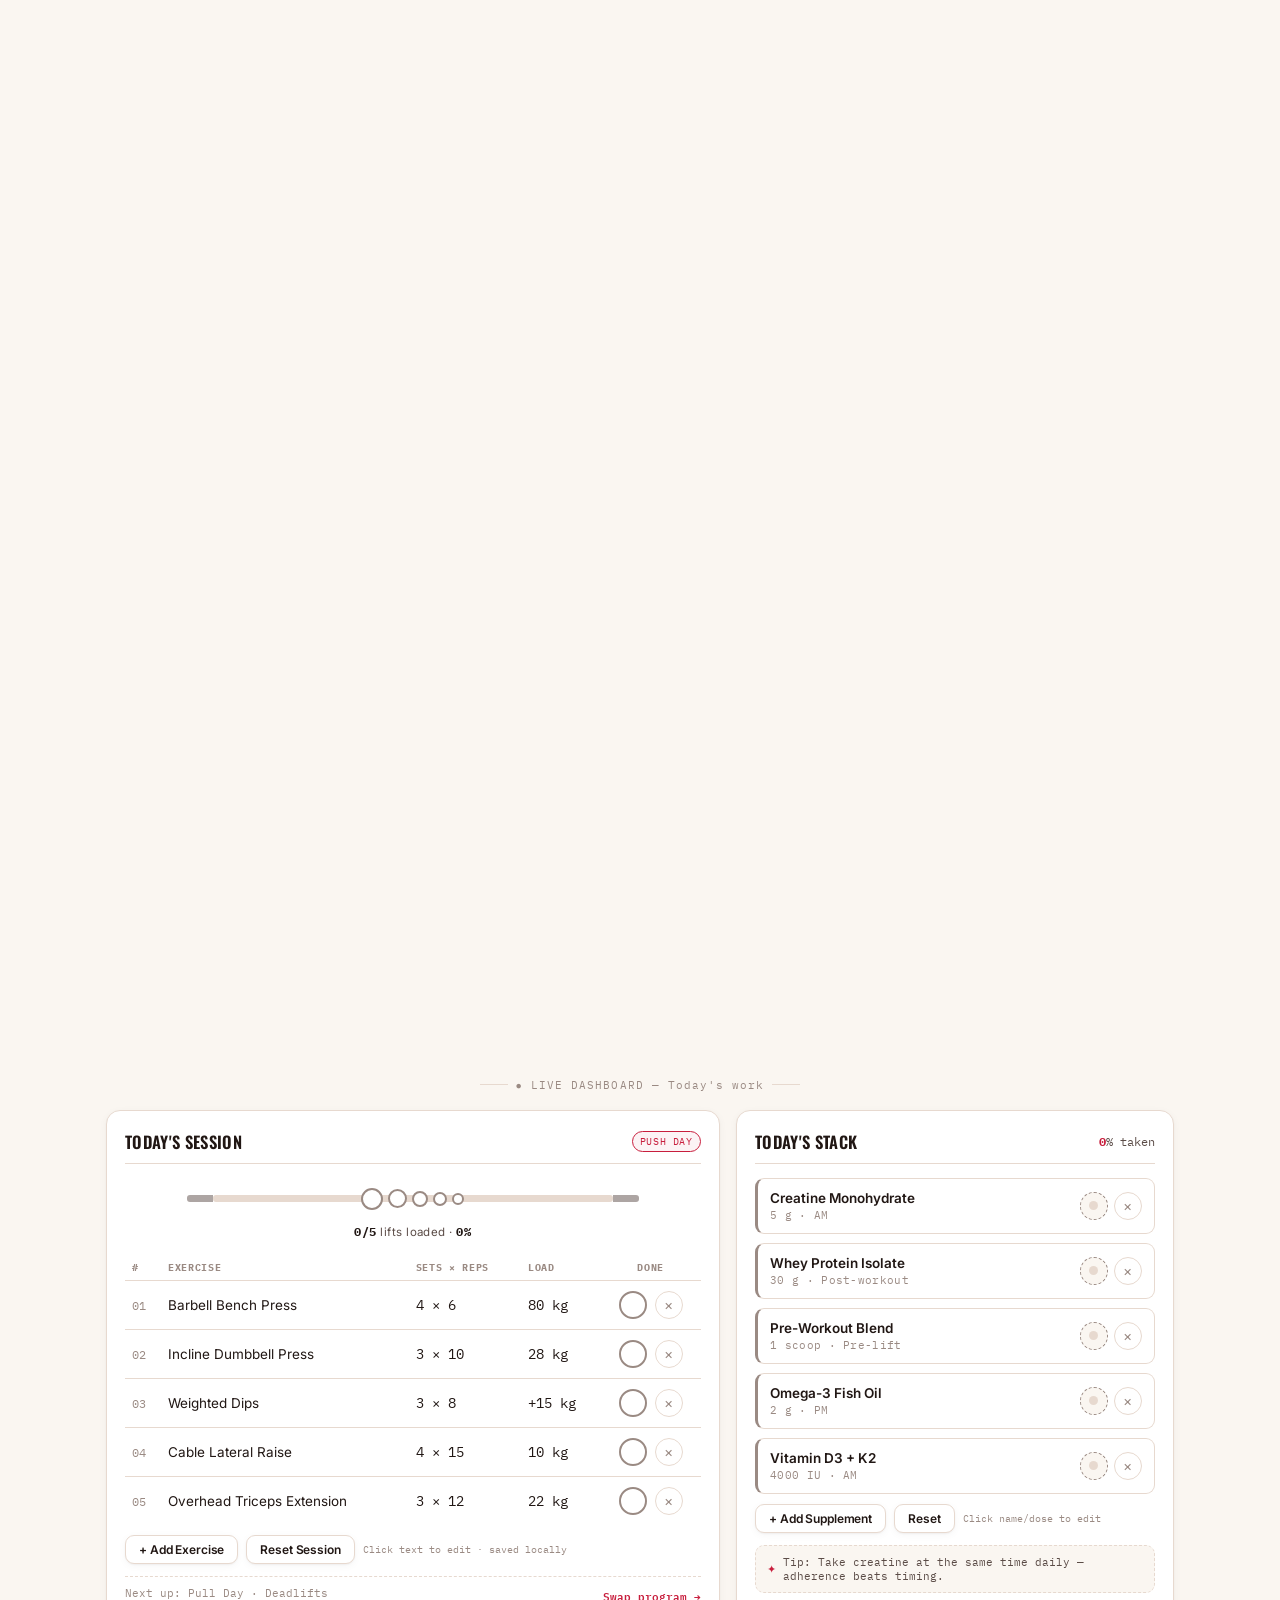
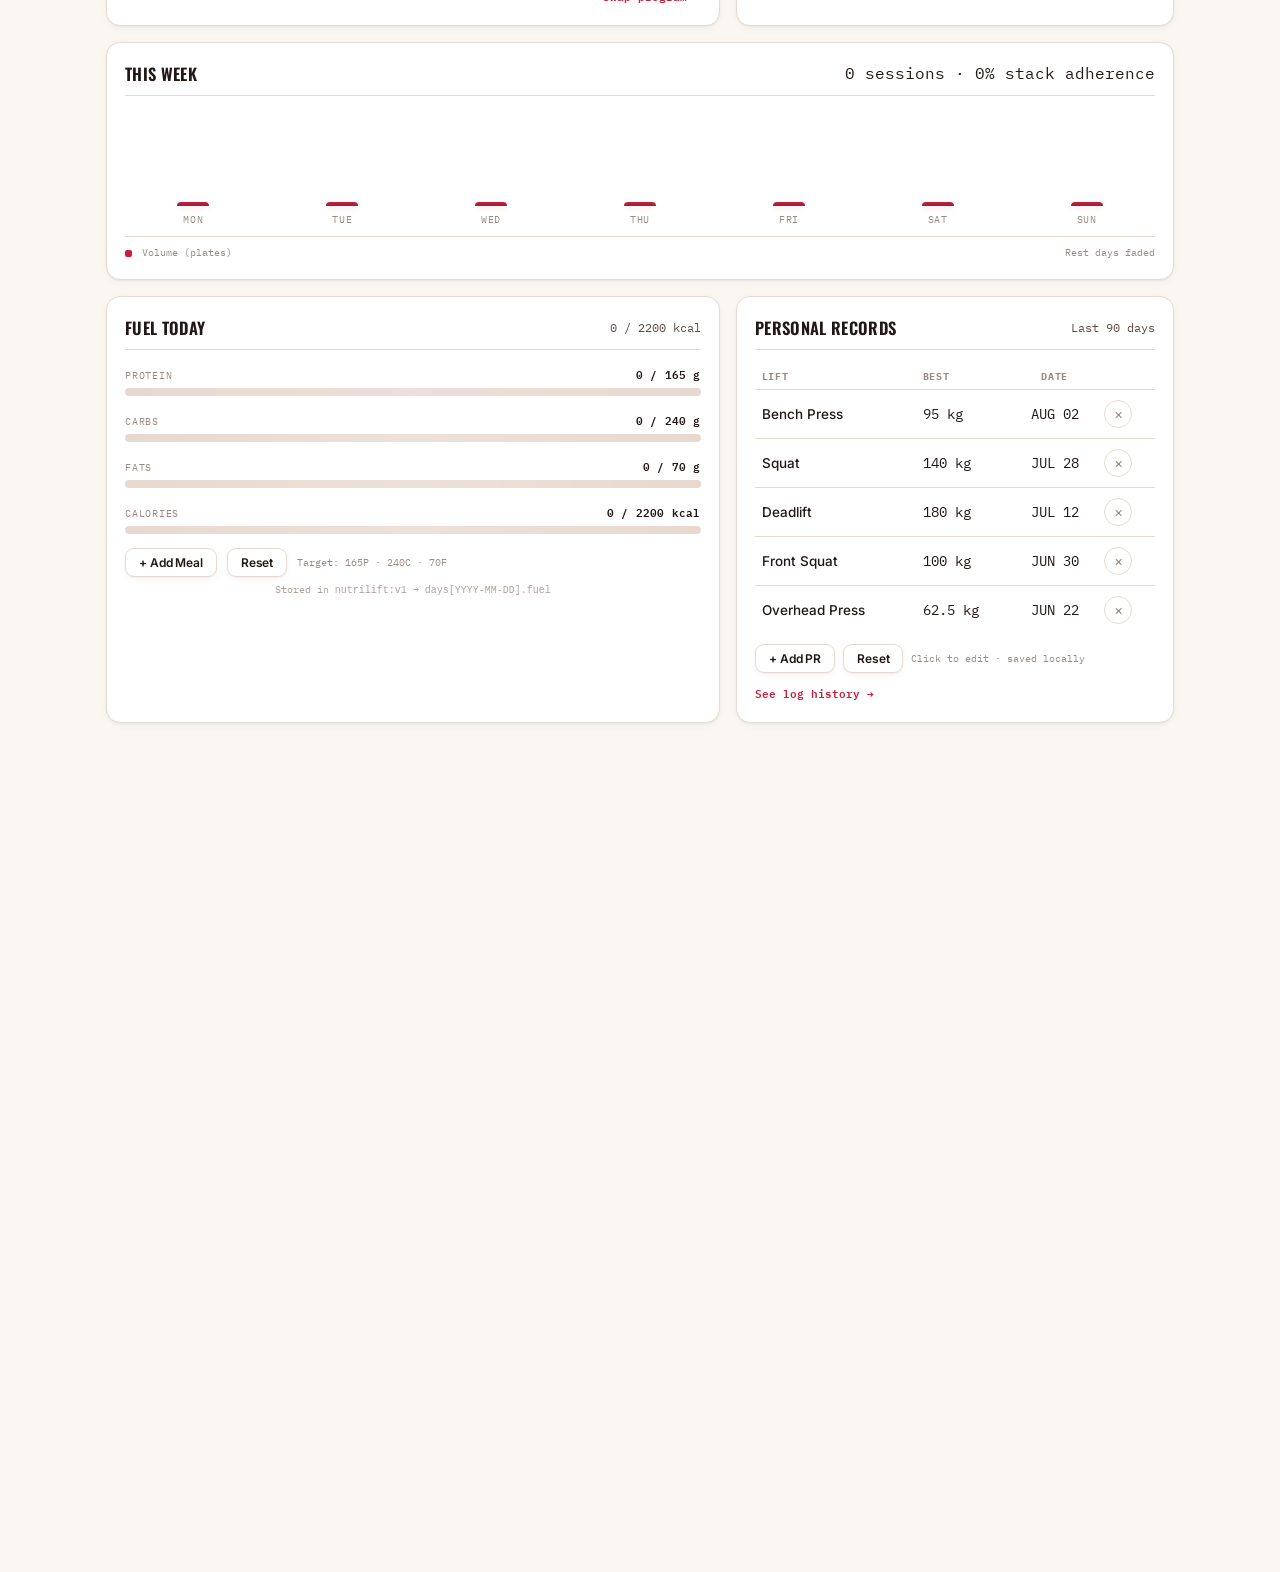
==== commit ee3c86c7: "feat: update favicon for improved design and adjust bowCursor styles" ====
--- a/index.html
+++ b/index.html
@@ -6,7 +6,7 @@
   <meta name="description" content="Nutrilift — training and supplement stack log. Log your lifts, track your macros, and keep the streak alive.">
   <meta name="theme-color" content="#C81E3D">
   <title>Nutrilift — Training & Stack Log</title>
-  <link rel="icon" href="data:image/svg+xml,%3Csvg xmlns='http://www.w3.org/2000/svg' viewBox='0 0 32 32'%3E%3Crect x='8' y='8' width='16' height='16' fill='%23C81E3D' transform='rotate(45 16 16)'/%3E%3C/svg%3E">
+  <link rel="icon" href="data:image/svg+xml,%3Csvg xmlns='http://www.w3.org/2000/svg' viewBox='0 0 32 32'%3E%3Crect x='7' y='7' width='18' height='18' rx='2' fill='%23C81E3D' transform='rotate(45 16 16)'/%3E%3Crect x='12.5' y='12.5' width='7' height='7' fill='white' opacity='0.92' transform='rotate(45 16 16)'/%3E%3C/svg%3E">
   <link rel="preconnect" href="https://fonts.googleapis.com">
   <link rel="preconnect" href="https://fonts.gstatic.com" crossorigin>
   <link href="https://fonts.googleapis.com/css2?family=Oswald:wght@500;600;700&family=Inter:wght@400;500;600;700&family=IBM+Plex+Mono:wght@500;600&display=swap" rel="stylesheet">
--- a/style.css
+++ b/style.css
@@ -117,7 +117,7 @@
 /* — Directional bow — custom element follows mouse, rotates with movement — */
 html.bow-active{ cursor: none !important; }
 html.bow-active a, html.bow-active button, html.bow-active [role="button"], html.bow-active .btn{ cursor: none !important; }
-#bowCursor{ position:fixed; left:0; top:0; width:34px; height:34px; pointer-events:none; z-index:9999; transform: translate(-50%,-50%) rotate(0deg); will-change: transform; filter: drop-shadow(0 2px 4px rgba(33,23,20,0.14)); transition: transform 0.07s linear; display:none; }
+#bowCursor{ position:fixed; left:0; top:0; width:34px; height:34px; pointer-events:none; z-index:9999; transform: translate(-50%,-50%) rotate(0deg); will-change: transform; filter: drop-shadow(0 2px 4px rgba(33,23,20,0.14)); display:none; }
 #bowCursor.show{ display:block; }
 #bowCursor svg{ width:100%; height:100%; display:block; }
 #bowCursor .bow-string{ stroke-dasharray:2 2; opacity:0.22; }
@@ -127,6 +127,14 @@
 /* shot arrow — rotates with shoot direction */
 .shot-arrow{ position:fixed; width:30px; height:14px; pointer-events:none; z-index:9998; will-change:transform, opacity; filter:drop-shadow(0 1px 3px rgba(0,0,0,0.18)); }
 .arrow-hit{ outline:2px solid var(--iron-red) !important; outline-offset:2px; transform:scale(0.97); box-shadow:0 0 0 6px var(--iron-red-glow) !important; }
+/* archery board — dblclick spawns it on the predicted flight path */
+.archery-board{ position:fixed; width:120px; height:120px; margin:-60px 0 0 -60px; border-radius:50%; pointer-events:none; z-index:9997;
+  background:radial-gradient(circle, #C81E3D 0 9px, #fff 9px 20px, #211714 20px 32px, #fff 32px 44px, #C81E3D 44px 56px, #8F2438 56px 60px);
+  border:3px solid var(--line); box-shadow:0 8px 30px rgba(0,0,0,0.25), 0 0 0 6px var(--iron-red-glow);
+  animation:boardPop 0.35s cubic-bezier(0.2,1.4,0.4,1); }
+@keyframes boardPop{ from{ transform:scale(0.3); opacity:0; } to{ transform:scale(1); opacity:1; } }
+.archery-board.board-hit{ animation:boardHit 0.55s ease forwards; }
+@keyframes boardHit{ 0%{ filter:brightness(1); } 30%{ filter:brightness(2); transform:scale(1.12); } 100%{ filter:brightness(1.4); transform:scale(1); opacity:0; } }
 @media (pointer: coarse){ #bowCursor{ display:none !important; } html.bow-active, html.bow-active *{ cursor: auto !important; } .shot-arrow{ display:none !important; } }
 @media (prefers-reduced-motion: reduce){ #bowCursor{ display:none !important; } html.bow-active{ cursor: auto !important; } html.bow-active a, html.bow-active button{ cursor: pointer !important; } .shot-arrow{ display:none !important; } }
 
@@ -1021,6 +1029,16 @@
   padding: 8px 14px; border-radius: 8px; font-size: 12px; z-index: 9999;
 }
 .skip-link:focus { left: 12px; }
+
+/* BEAST MODE — hidden theme (type BEAST or Konami code), persisted */
+body.beast-mode{ --iron-red-glow: rgba(200,30,61,0.28); }
+body.beast-mode .masthead{ border-color:var(--iron-red); box-shadow:0 0 0 1px var(--iron-red-dim), 0 8px 28px var(--iron-red-glow); }
+body.beast-mode .panel, body.beast-mode .hero-inner{ border-color:rgba(200,30,61,0.35); }
+body.beast-mode .wordmark .dot{ animation:beastBlink 0.7s steps(2,jump-none) infinite; }
+@keyframes beastBlink{ 50%{ opacity:0.15; } }
+body.beast-mode .check-btn[aria-pressed="true"], body.beast-mode .pop-btn[aria-pressed="true"] .pop{ box-shadow:0 0 12px var(--iron-red); }
+body.beast-mode .hero-badge{ animation:beastWiggle 0.9s ease-in-out infinite; }
+@keyframes beastWiggle{ 0%,100%{ transform:rotate(-1.5deg); } 50%{ transform:rotate(1.5deg) scale(1.03); } }
 
 /* Kbd hint */
 kbd{ font-family:var(--font-mono); font-size:10px; background:var(--paper); border:1px solid var(--line); border-bottom-width:2px; padding:1px 5px; border-radius:4px; color:var(--muted); }
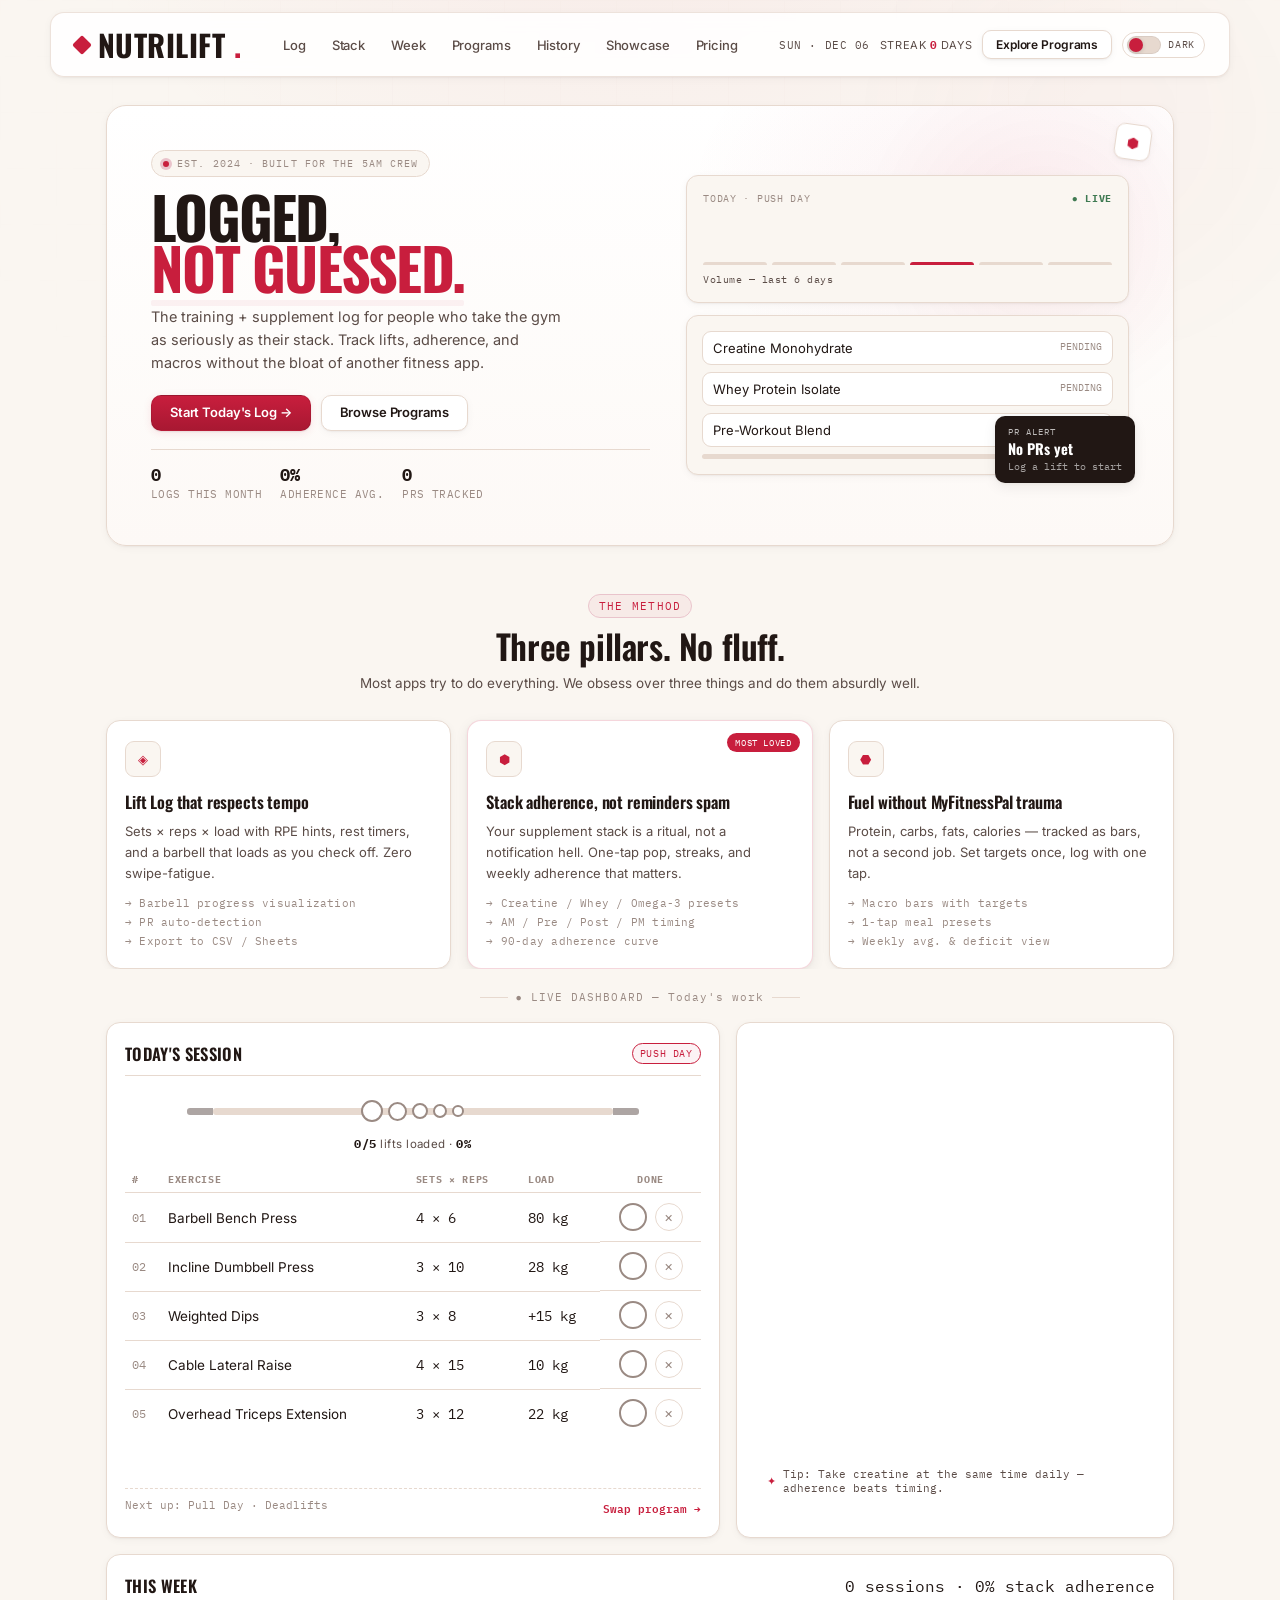
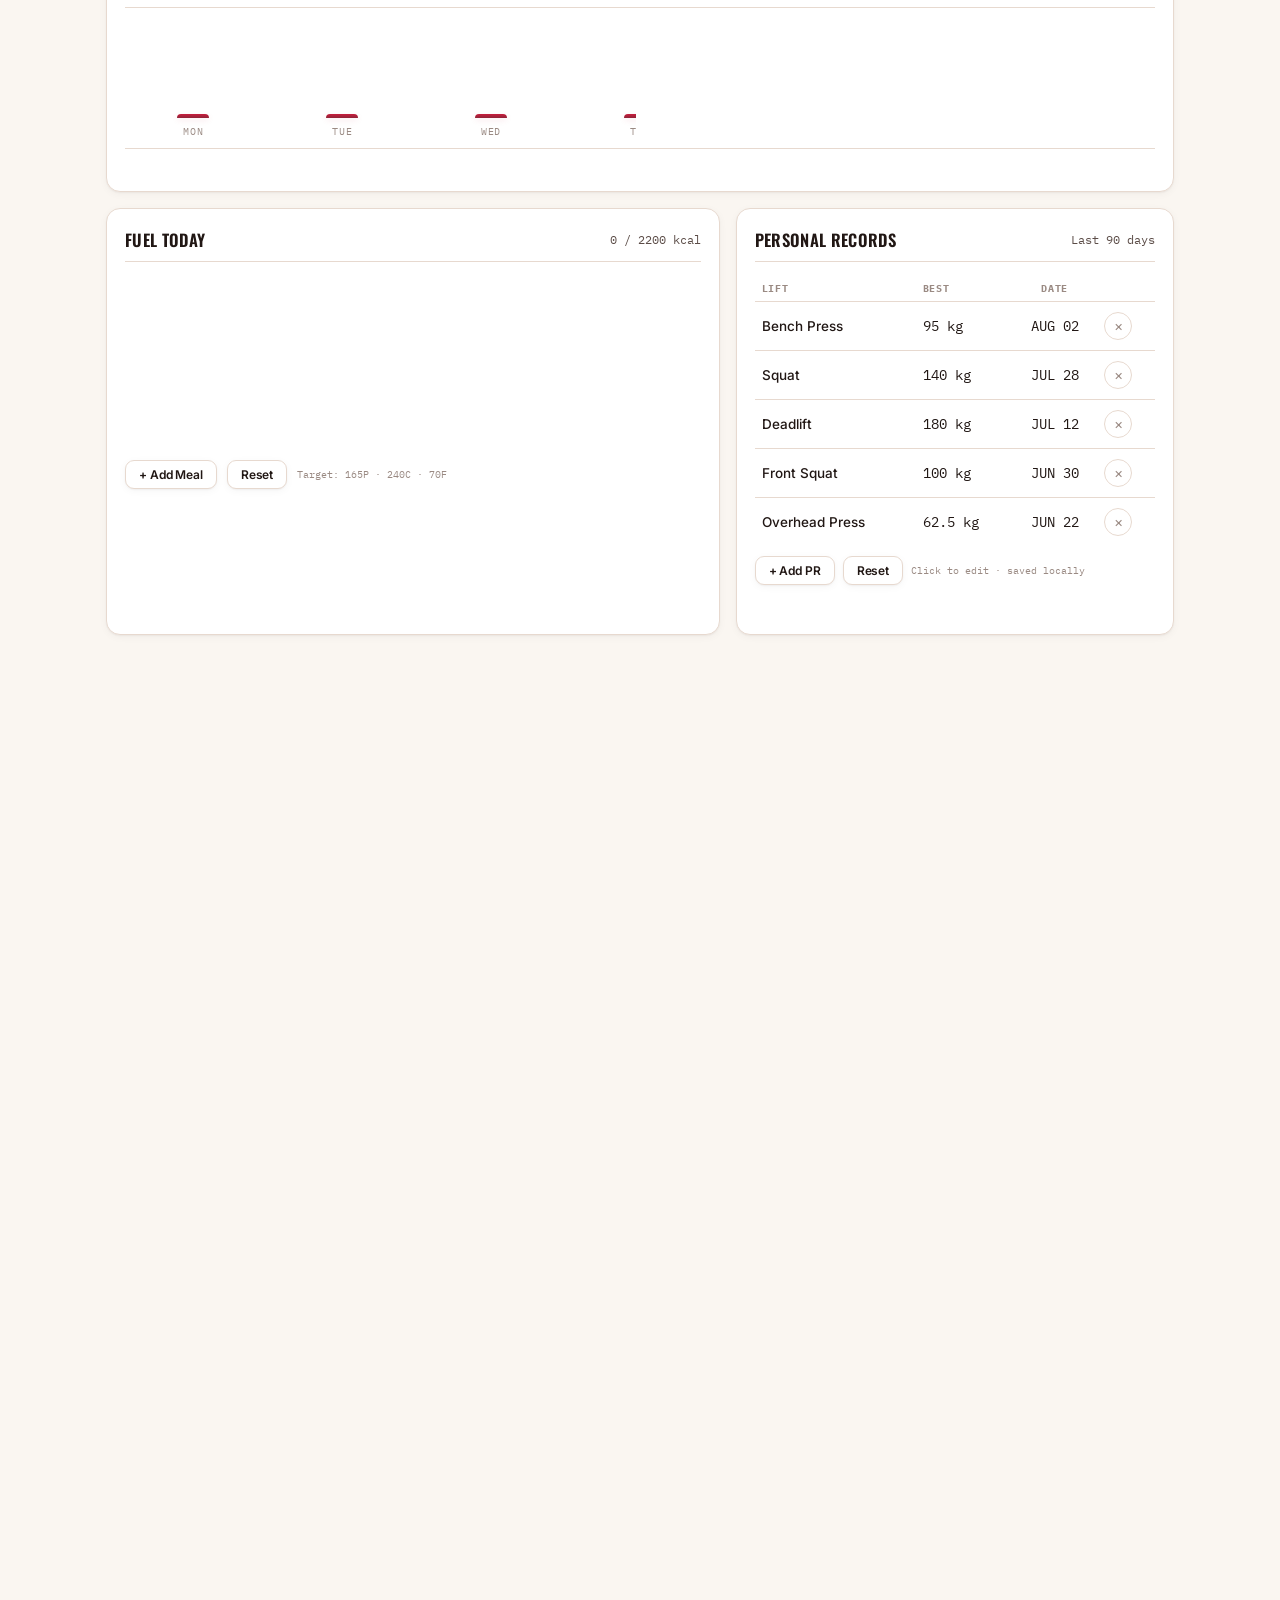
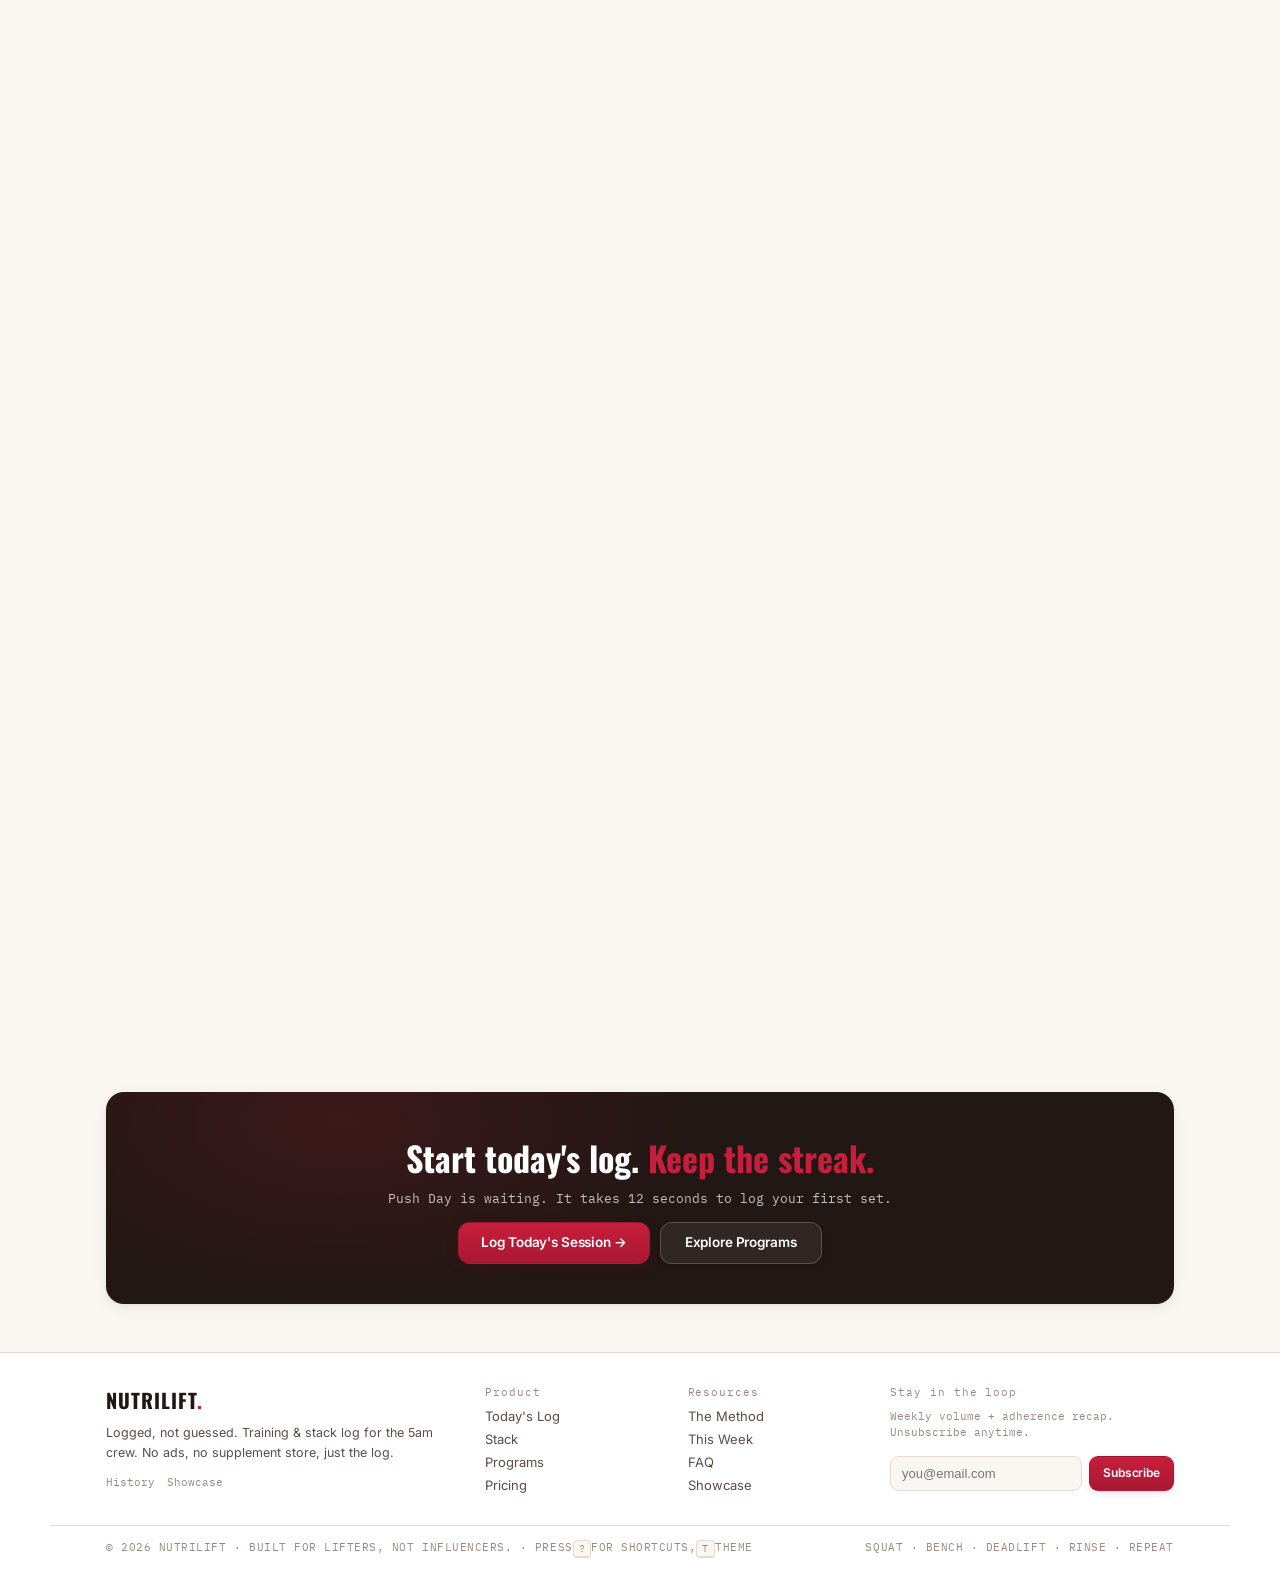
==== commit d54d2819: "feat: update README and HTML structure, remove testimonials for cleaner presentation" ====
--- a/index.html
+++ b/index.html
@@ -429,8 +429,6 @@
     <a href="programs.html" class="btn btn-outline">Browse all 6 programs</a>
   </section>
 
-  <!-- TESTIMONIALS removed — fake social proof, not production data -->
-
   <!-- PRICING -->
   <section class="pricing" id="pricing">
     <div class="section-head">
--- a/style.css
+++ b/style.css
@@ -111,7 +111,6 @@
   background: radial-gradient(circle, var(--iron-red-glow) 0%, transparent 68%);
   top: -160px; right: -100px;
 }
-.orb-2, .orb-3 { display: none; }
 html[data-theme="dark"] .orb-1 { opacity: 0.18; filter: blur(48px); }
 
 /* — Directional bow — custom element follows mouse, rotates with movement — */
@@ -346,8 +345,6 @@
 }
 .hero-ambient{ position:absolute; inset:0; pointer-events:none; overflow:hidden; border-radius:inherit; }
 .hero-glow{ position:absolute; width:420px; height:420px; top:-80px; right:-80px; background:radial-gradient(circle, var(--iron-red-soft) 0%, transparent 68%); opacity:0.9; transform: translateZ(2px); }
-.hero-grid{ display:none !important; }
-.hero-orb{ display:none !important; }
 
 .hero-float{ position:absolute; top:18px; right:22px; width:36px; height:36px; display:grid; place-items:center; background:var(--surface); border:1px solid var(--line); border-radius:9px; box-shadow:var(--shadow-sm); color:var(--iron-red); font-size:14px; transform: translateZ(18px) rotate(8deg); animation: float3d 5s ease-in-out infinite; z-index:2; }
 @keyframes float3d{ 0%,100%{ transform: translateZ(18px) rotate(8deg) translateY(0); } 50%{ transform: translateZ(22px) rotate(8deg) translateY(-4px); } }
@@ -445,11 +442,6 @@
 .hero-badge span:first-child { font-size: 8.5px; letter-spacing: 0.11em; opacity: 0.7; }
 .hero-badge strong { font-family: var(--font-display); font-size: 14.5px; }
 .hero-badge span:last-child { font-size: 10px; opacity: 0.6; }
-.hero-trust {
-  display: flex; align-items: center; gap: 12px; flex-wrap: wrap; justify-content: center;
-  padding: 16px 0 4px; font-size: 10.5px; color: var(--muted); letter-spacing: 0.07em;
-}
-.hero-trust span:first-child { color: var(--ink-soft); }
 @media (max-width: 880px){
   .hero-inner { grid-template-columns: 1fr; }
   .hero-badge { position: static; }
@@ -730,7 +722,7 @@
 .insight-card.cta input { background: var(--surface); }
 
 /* Programs teaser / etc */
-.programs-teaser, .testimonials, .pricing, .faq, .cta-banner {
+.programs-teaser, .pricing, .faq, .cta-banner {
   max-width: 1180px; margin: 52px auto 0; padding: 0 clamp(20px, 5vw, 56px);
 }
 .teaser-grid { display: grid; grid-template-columns: repeat(3,1fr); gap: 16px; margin-bottom: 18px; }
@@ -752,21 +744,6 @@
 .program-link { font-size: 11px; color: var(--iron-red); text-decoration: none; margin-top: 4px; font-weight: 600; }
 .program-link:hover { text-decoration: underline; }
 .programs-teaser > .btn { display: flex; width: fit-content; margin: 0 auto; }
-
-/* Testimonials */
-.testimonial-grid { display: grid; grid-template-columns: repeat(3,1fr); gap: 16px; }
-@media (max-width: 860px){ .testimonial-grid{ grid-template-columns: 1fr; } }
-.quote-card {
-  background: var(--surface); border: 1px solid var(--line); border-radius: 12px;
-  padding: 18px; margin: 0;
-  box-shadow: var(--shadow-sm);
-  transition: transform 0.16s ease, box-shadow 0.16s ease;
-}
-.quote-card:hover { transform: translateY(-1px); box-shadow: var(--shadow-md); }
-.quote-stars { color: var(--iron-red); font-size: 11px; letter-spacing: 0.10em; margin-bottom: 8px; }
-.quote-card blockquote { margin: 0 0 12px; font-size: 13.5px; line-height: 1.6; font-style: italic; color: var(--ink); }
-.quote-card figcaption { font-size: 12.5px; display: flex; flex-direction: column; gap: 2px; }
-.quote-card figcaption span { font-size: 10.5px; color: var(--muted); }
 
 /* Pricing */
 .pricing-grid { display: grid; grid-template-columns: repeat(3,1fr); gap: 16px; align-items: start; }
@@ -838,7 +815,7 @@
 @media(max-width:860px){ .resource-grid{ grid-template-columns:1fr 1fr; } }
 @media(max-width:520px){ .resource-grid{ grid-template-columns:1fr; } }
 /* Perf: below-fold sections render lazily */
-.method, .insights, .programs-teaser, .testimonials, .pricing, .faq, .external-resources{ content-visibility:auto; contain-intrinsic-size: 500px; }
+.method, .insights, .programs-teaser, .pricing, .faq, .external-resources{ content-visibility:auto; contain-intrinsic-size: 500px; }
 /* CTA banner */
 .cta-banner { margin-top: 48px; padding: 0 clamp(20px, 5vw, 56px); max-width: 1180px; }
 .cta-inner {
@@ -1062,7 +1039,7 @@
 
 /* Print — hide chrome */
 @media print {
-  .masthead, .scene-bg, .hero-trust, .cta-banner, .site-footer { display: none !important; }
+  .masthead, .scene-bg, .cta-banner, .site-footer { display: none !important; }
   body { background: #fff !important; }
   .panel, .hero-inner, .program-card { break-inside: avoid; box-shadow: none !important; border: 1px solid #ddd !important; }
 }
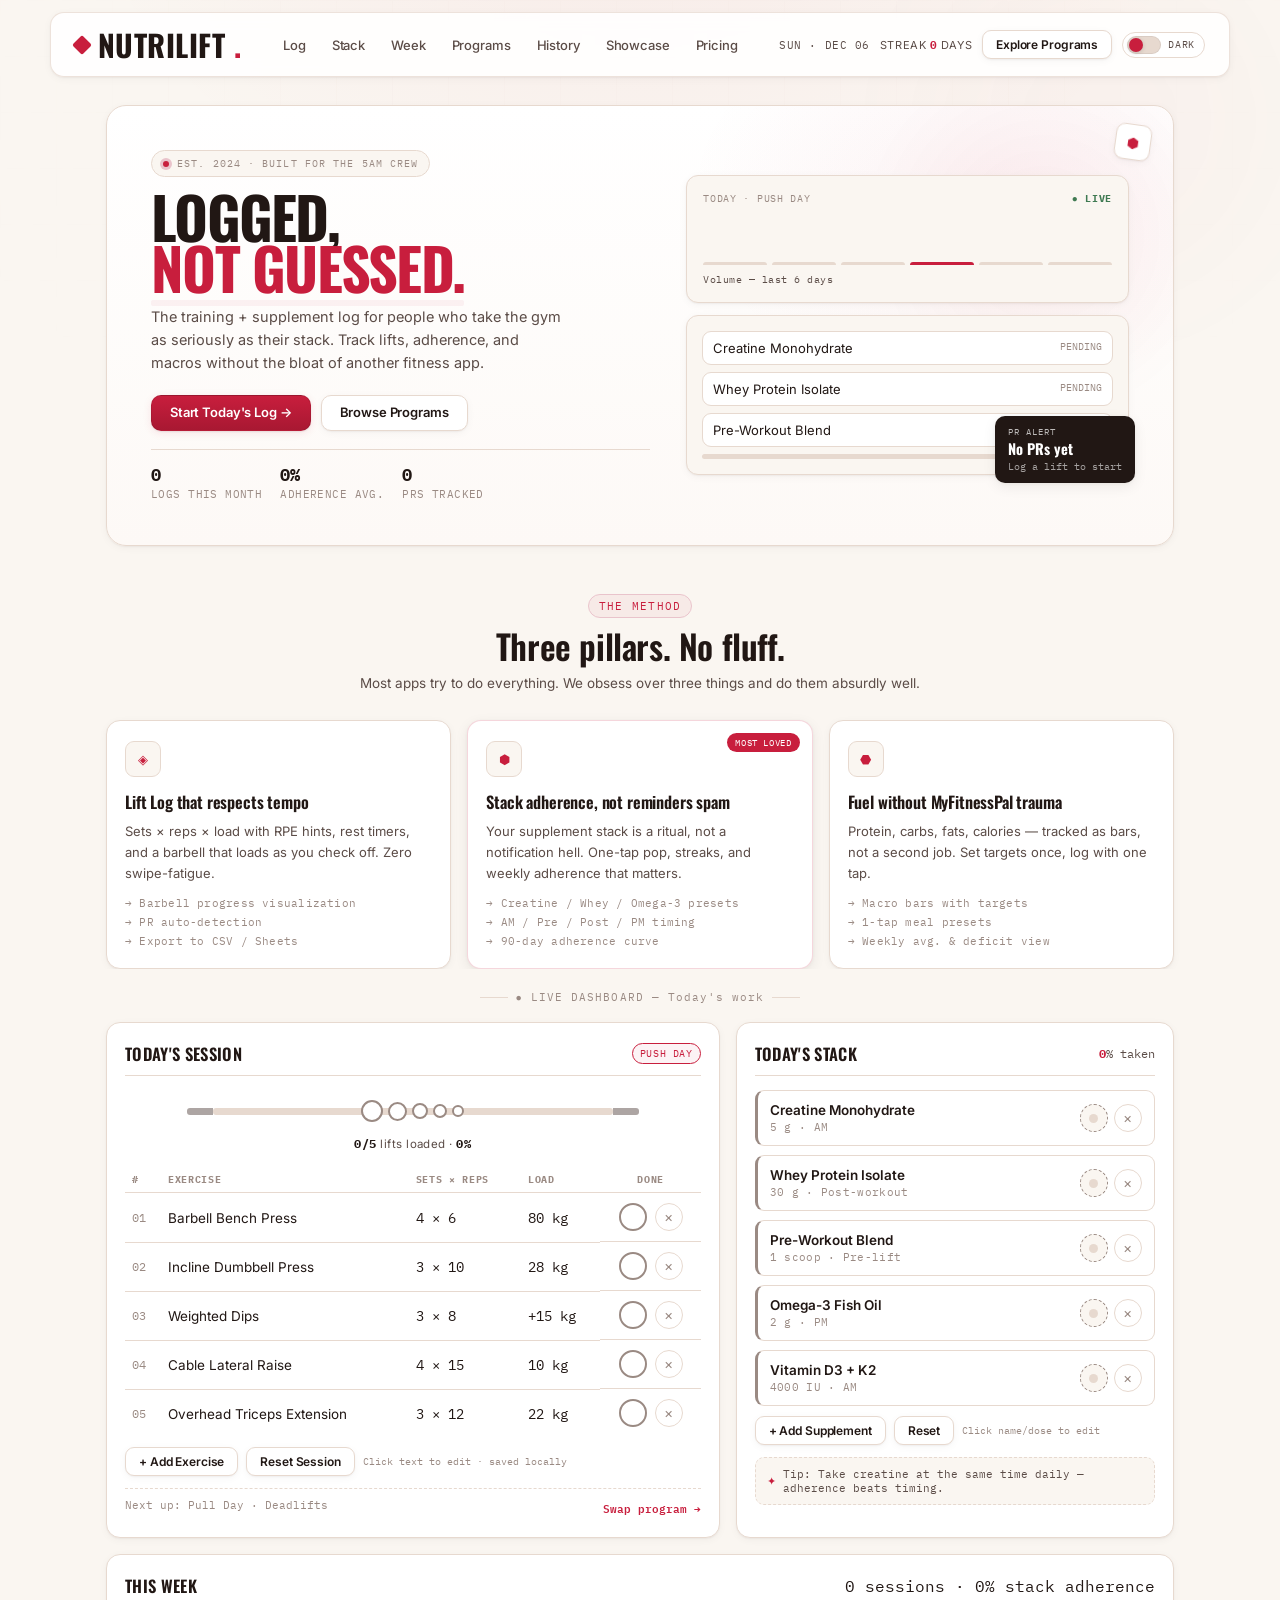
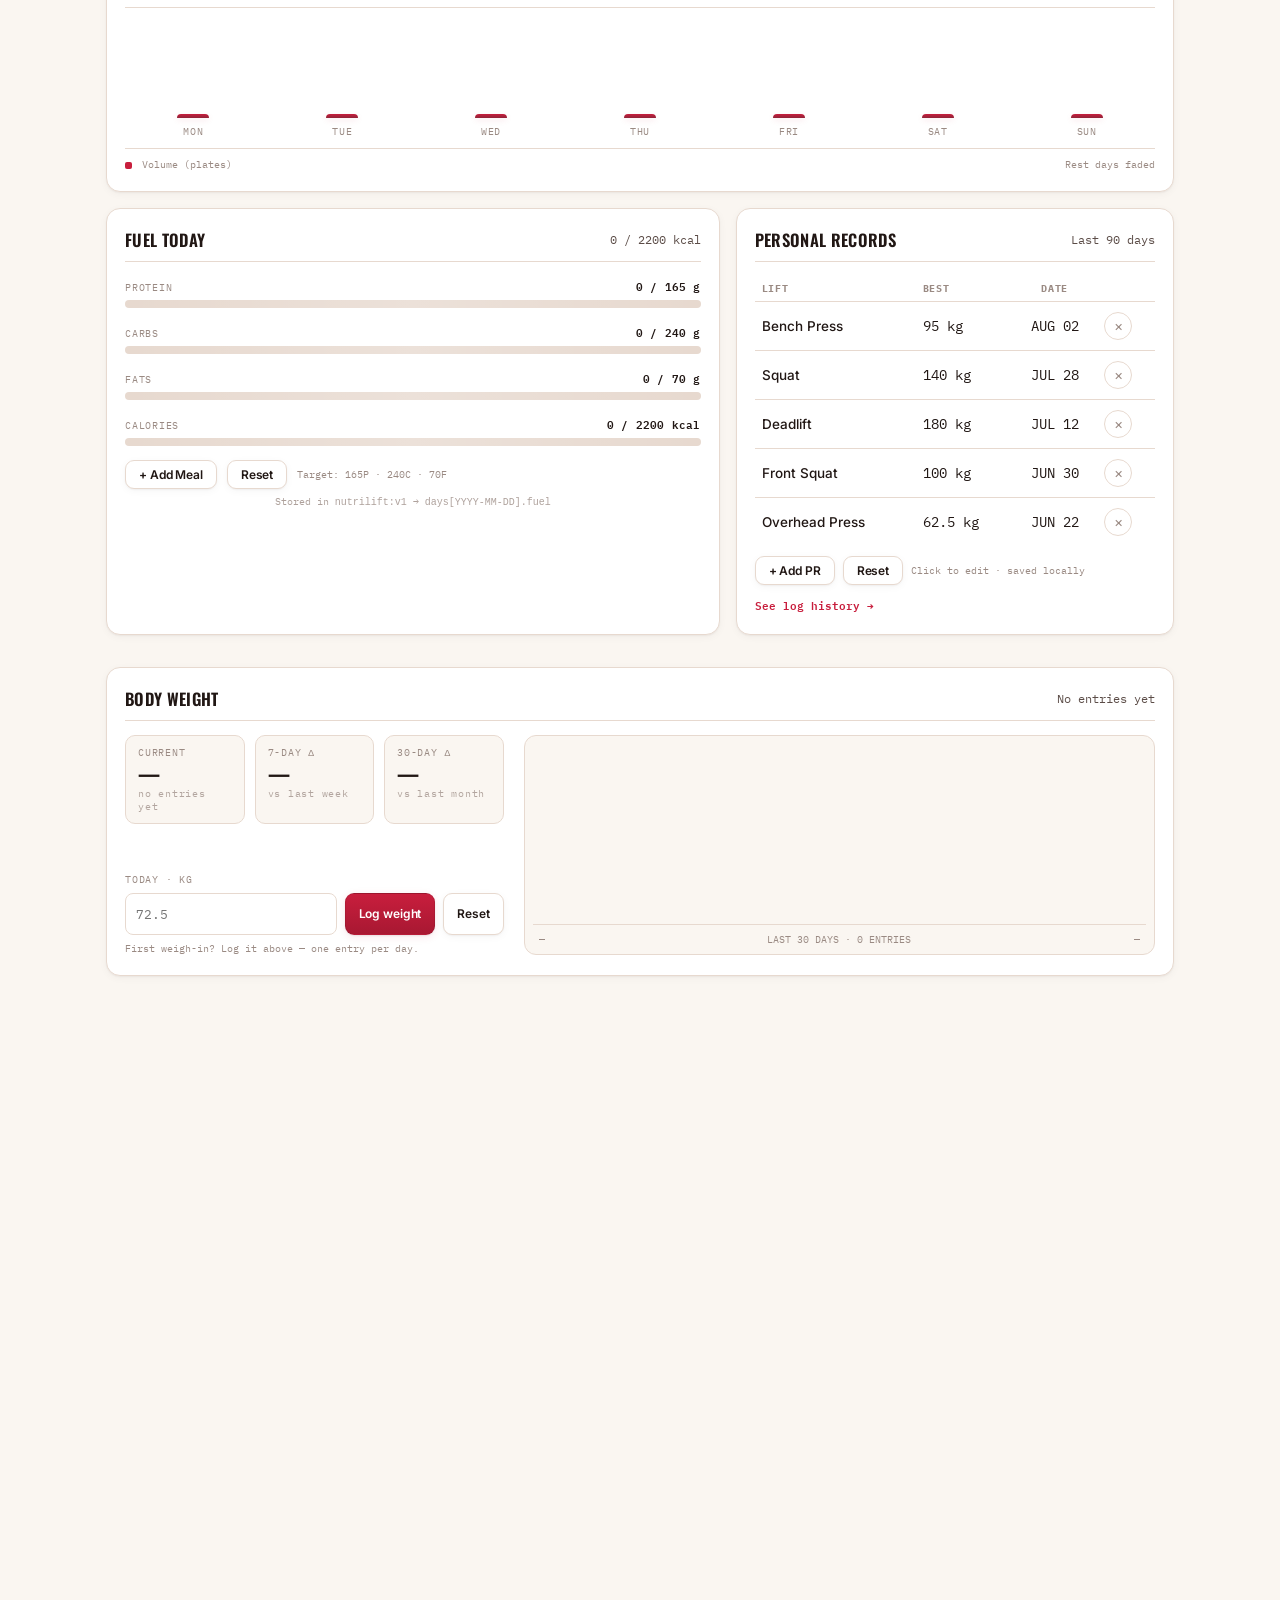
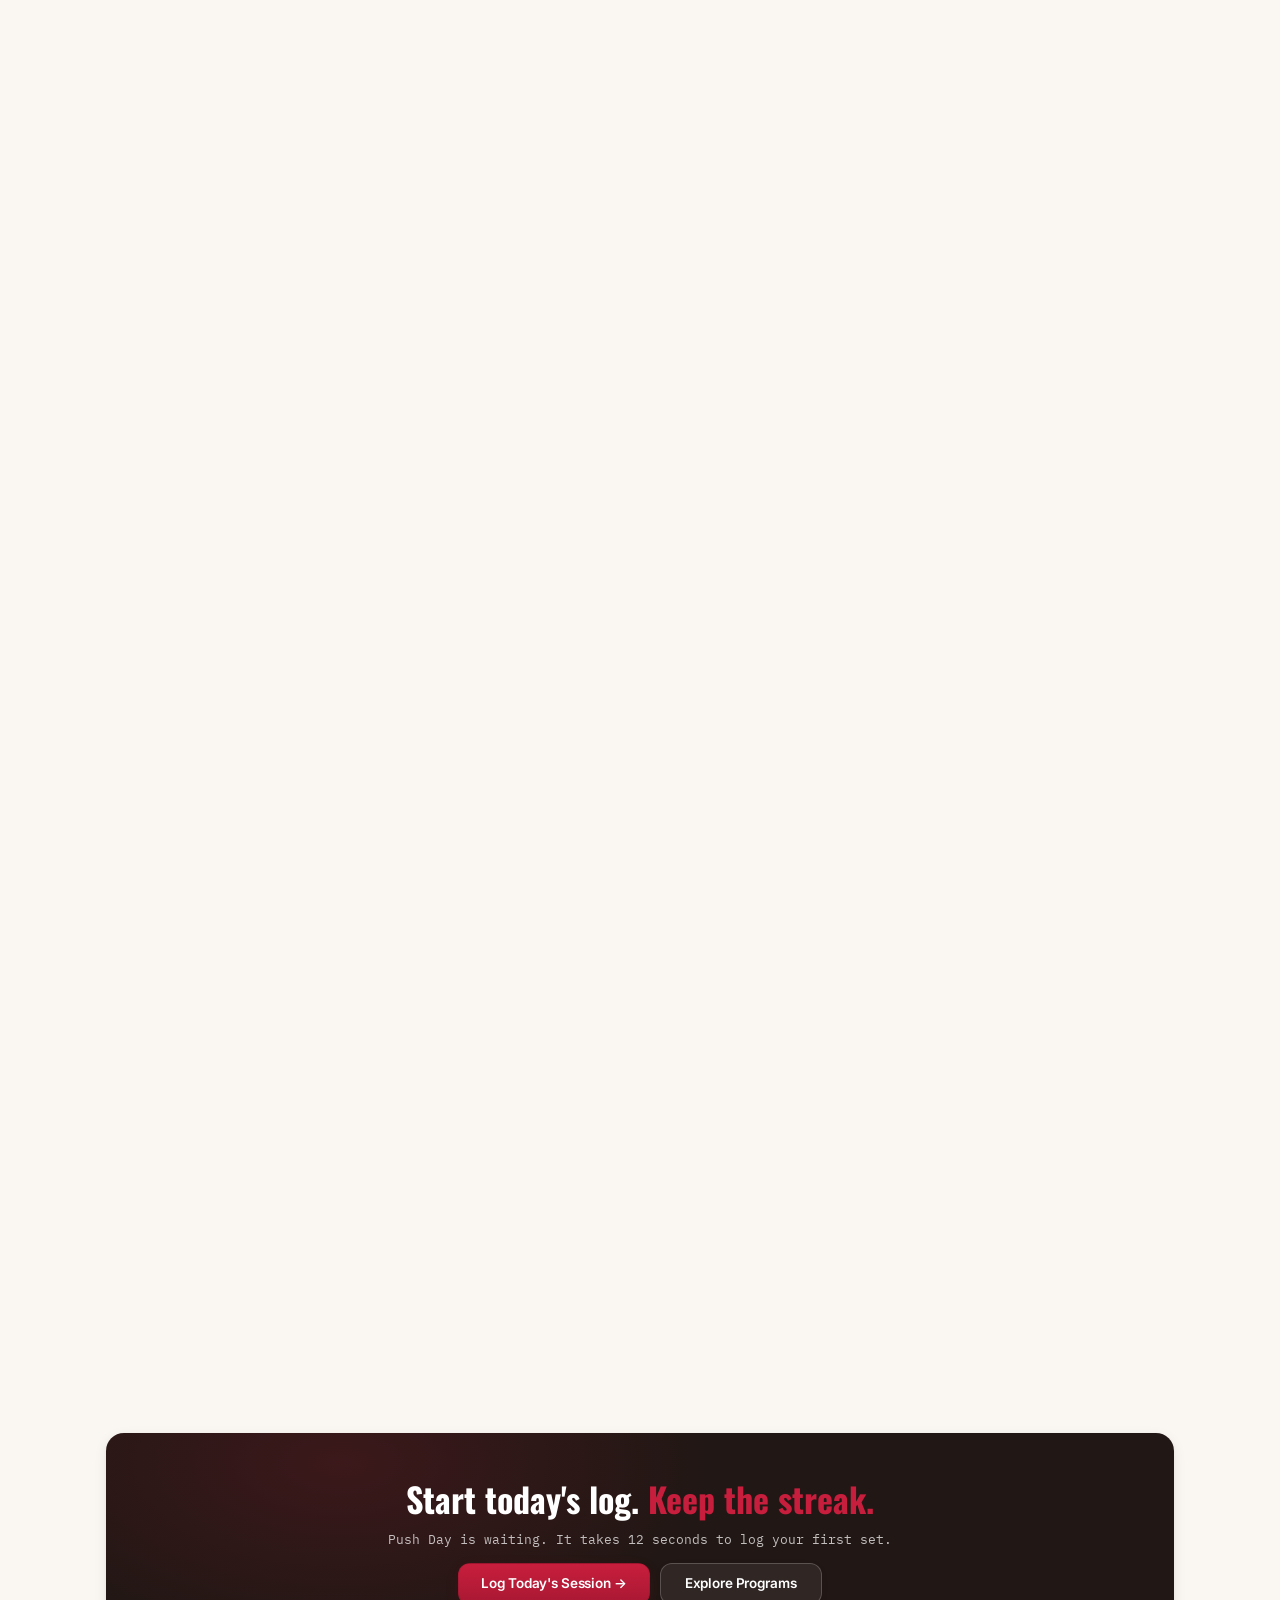
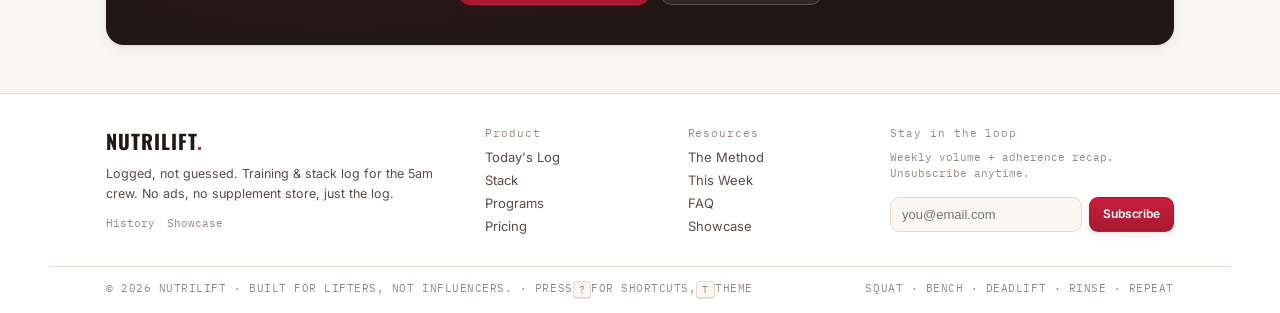
==== commit 0b69692f: "feat: add body weight tracking section with input form and chart" ====
--- a/index.html
+++ b/index.html
@@ -366,6 +366,35 @@
       </section>
     </div>
 
+    <section class="panel weight-panel" id="weightPanel" aria-label="Body Weight">
+      <div class="panel-head">
+        <h2>Body Weight</h2>
+        <span class="adherence mono" id="weightHead">No entries yet</span>
+      </div>
+      <div class="weight-layout">
+        <div class="weight-side">
+          <div class="weight-stats">
+            <div class="weight-stat"><span class="mono">CURRENT</span><strong id="wCurrent">—</strong><span class="mono weight-sub" id="wCurrentDate">no entries yet</span></div>
+            <div class="weight-stat"><span class="mono">7-DAY Δ</span><strong id="wDelta7" class="w-delta">—</strong><span class="mono weight-sub">vs last week</span></div>
+            <div class="weight-stat"><span class="mono">30-DAY Δ</span><strong id="wDelta30" class="w-delta">—</strong><span class="mono weight-sub">vs last month</span></div>
+          </div>
+          <form id="weightForm" class="weight-form">
+            <label class="mono" for="weightInput">TODAY · KG</label>
+            <div class="weight-row">
+              <input type="number" inputmode="decimal" id="weightInput" min="20" max="400" step="0.1" placeholder="72.5" aria-label="Today's body weight in kilograms">
+              <button type="submit" class="btn btn-primary btn-sm">Log weight</button>
+              <button type="button" class="btn btn-sm btn-ghost" id="resetWeightBtn" title="Delete all weight entries">Reset</button>
+            </div>
+            <span class="mono weight-hint" id="weightHint">First weigh-in? Log it above — one entry per day.</span>
+          </form>
+        </div>
+        <div class="weight-chart-wrap" id="weightChartWrap">
+          <svg id="weightChart" class="weight-chart" role="img" aria-label="Body weight trend, last 30 days"></svg>
+          <div class="weight-chart-foot mono"><span id="wRangeStart">—</span><span id="wRangeMeta">LAST 30 DAYS · 0 ENTRIES</span><span id="wRangeEnd">—</span></div>
+        </div>
+      </div>
+    </section>
+
   </main>
 
   <!-- INSIGHTS STRIP -->
--- a/style.css
+++ b/style.css
@@ -691,6 +691,37 @@
 .legend-dot { display: inline-block; width: 7px; height: 7px; background: var(--iron-red); border-radius: 2px; margin-right: 4px; vertical-align: middle; }
 .pr-link { display: inline-block; margin-top: 10px; font-size: 11px; color: var(--iron-red); text-decoration: none; font-weight: 600; }
 .pr-link:hover { text-decoration: underline; }
+
+/* Body Weight */
+.weight-panel { margin-top: 16px; }
+.weight-layout { display: grid; grid-template-columns: 0.9fr 1.5fr; gap: 20px; align-items: stretch; }
+@media (max-width: 860px){ .weight-layout{ grid-template-columns: 1fr; } }
+.weight-side { display: flex; flex-direction: column; gap: 14px; }
+.weight-stats { display: grid; grid-template-columns: repeat(3, 1fr); gap: 10px; }
+@media (max-width: 540px){ .weight-stats{ grid-template-columns: 1fr; } }
+.weight-stat { display: flex; flex-direction: column; gap: 2px; background: var(--paper); border: 1px solid var(--line); border-radius: 10px; padding: 10px 12px; }
+.weight-stat > .mono { font-size: 9.5px; letter-spacing: 0.08em; color: var(--muted); }
+.weight-stat strong { font-family: var(--font-display); font-size: 21px; line-height: 1.15; color: var(--ink); }
+.weight-sub { font-size: 9.5px !important; opacity: 0.75; }
+.w-delta.flat { color: var(--muted); }
+.weight-form { display: flex; flex-direction: column; gap: 7px; margin-top: auto; }
+.weight-form > label { font-size: 10px; color: var(--muted); letter-spacing: 0.08em; }
+.weight-row { display: flex; gap: 8px; flex-wrap: wrap; }
+.weight-row input { flex: 1; min-width: 110px; min-height: 42px; padding: 8px 10px; border: 1px solid var(--line); border-radius: 8px; background: var(--surface); font-family: var(--font-mono); font-size: 13px; color: var(--ink); }
+.weight-row input:focus { outline: 2px solid var(--iron-red-soft); border-color: var(--iron-red); }
+.weight-hint { font-size: 10px; color: var(--muted); }
+.weight-chart-wrap { background: var(--paper); border: 1px solid var(--line); border-radius: 12px; padding: 10px 8px 6px; display: flex; flex-direction: column; justify-content: space-between; min-height: 210px; }
+.weight-chart { width: 100%; height: 172px; display: block; }
+.weight-chart-foot { display: flex; justify-content: space-between; gap: 8px; padding: 8px 6px 2px; font-size: 9.5px; color: var(--muted); border-top: 1px solid var(--line); margin-top: 6px; }
+.wc-grid { stroke: var(--line); stroke-dasharray: 3 5; }
+.wc-line { fill: none; stroke: var(--iron-red); stroke-width: 2; stroke-linejoin: round; stroke-linecap: round; }
+.wc-area { fill: url(#wgArea); }
+.wc-dot { fill: var(--iron-red); }
+.wc-today { fill: var(--iron-red); stroke: var(--surface); stroke-width: 2; }
+.wc-label { fill: var(--muted); font-size: 9px; font-family: var(--font-mono); }
+.wc-empty { fill: var(--muted); font-size: 10px; text-anchor: middle; font-family: var(--font-mono); }
+.wg-top { stop-color: var(--iron-red); stop-opacity: 0.20; }
+.wg-bot { stop-color: var(--iron-red); stop-opacity: 0; }
 
 /* Insights */
 .insights { max-width: 1180px; margin: 16px auto 0; padding: 0 clamp(20px, 5vw, 56px); }
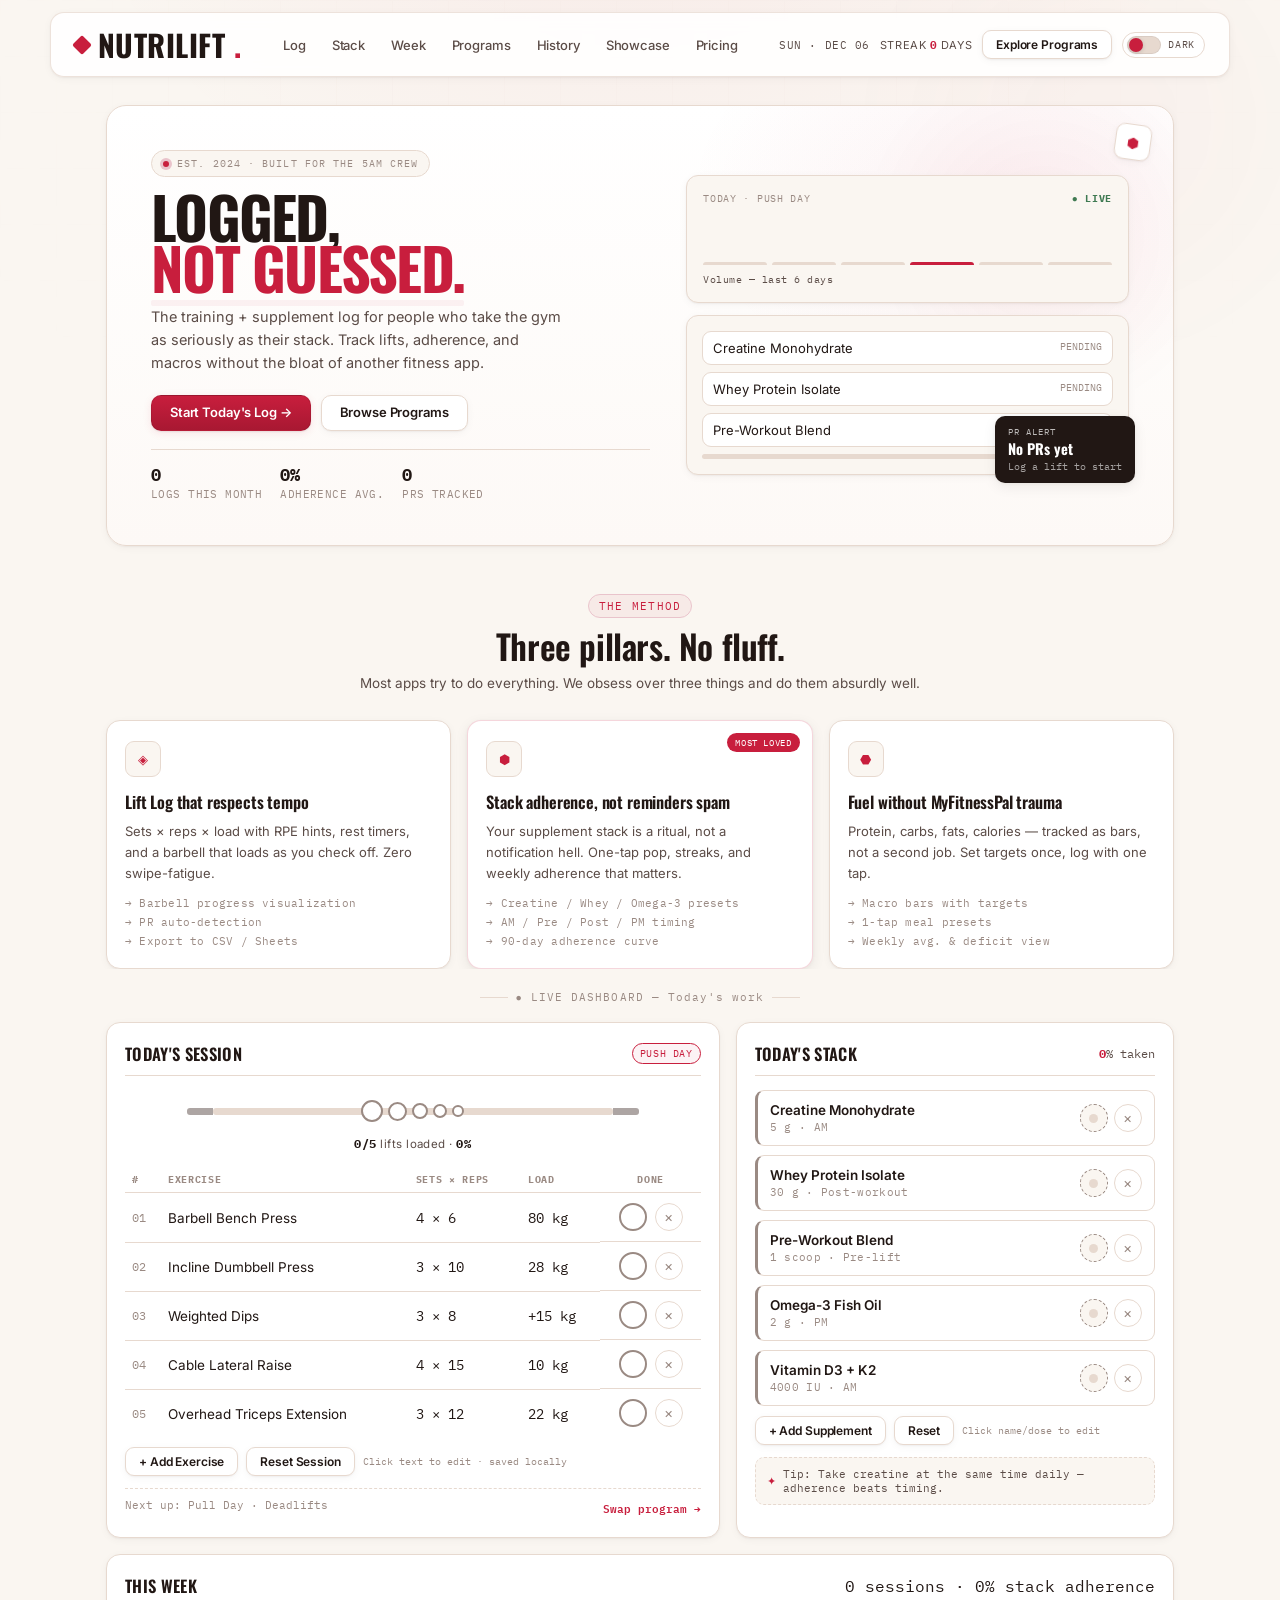
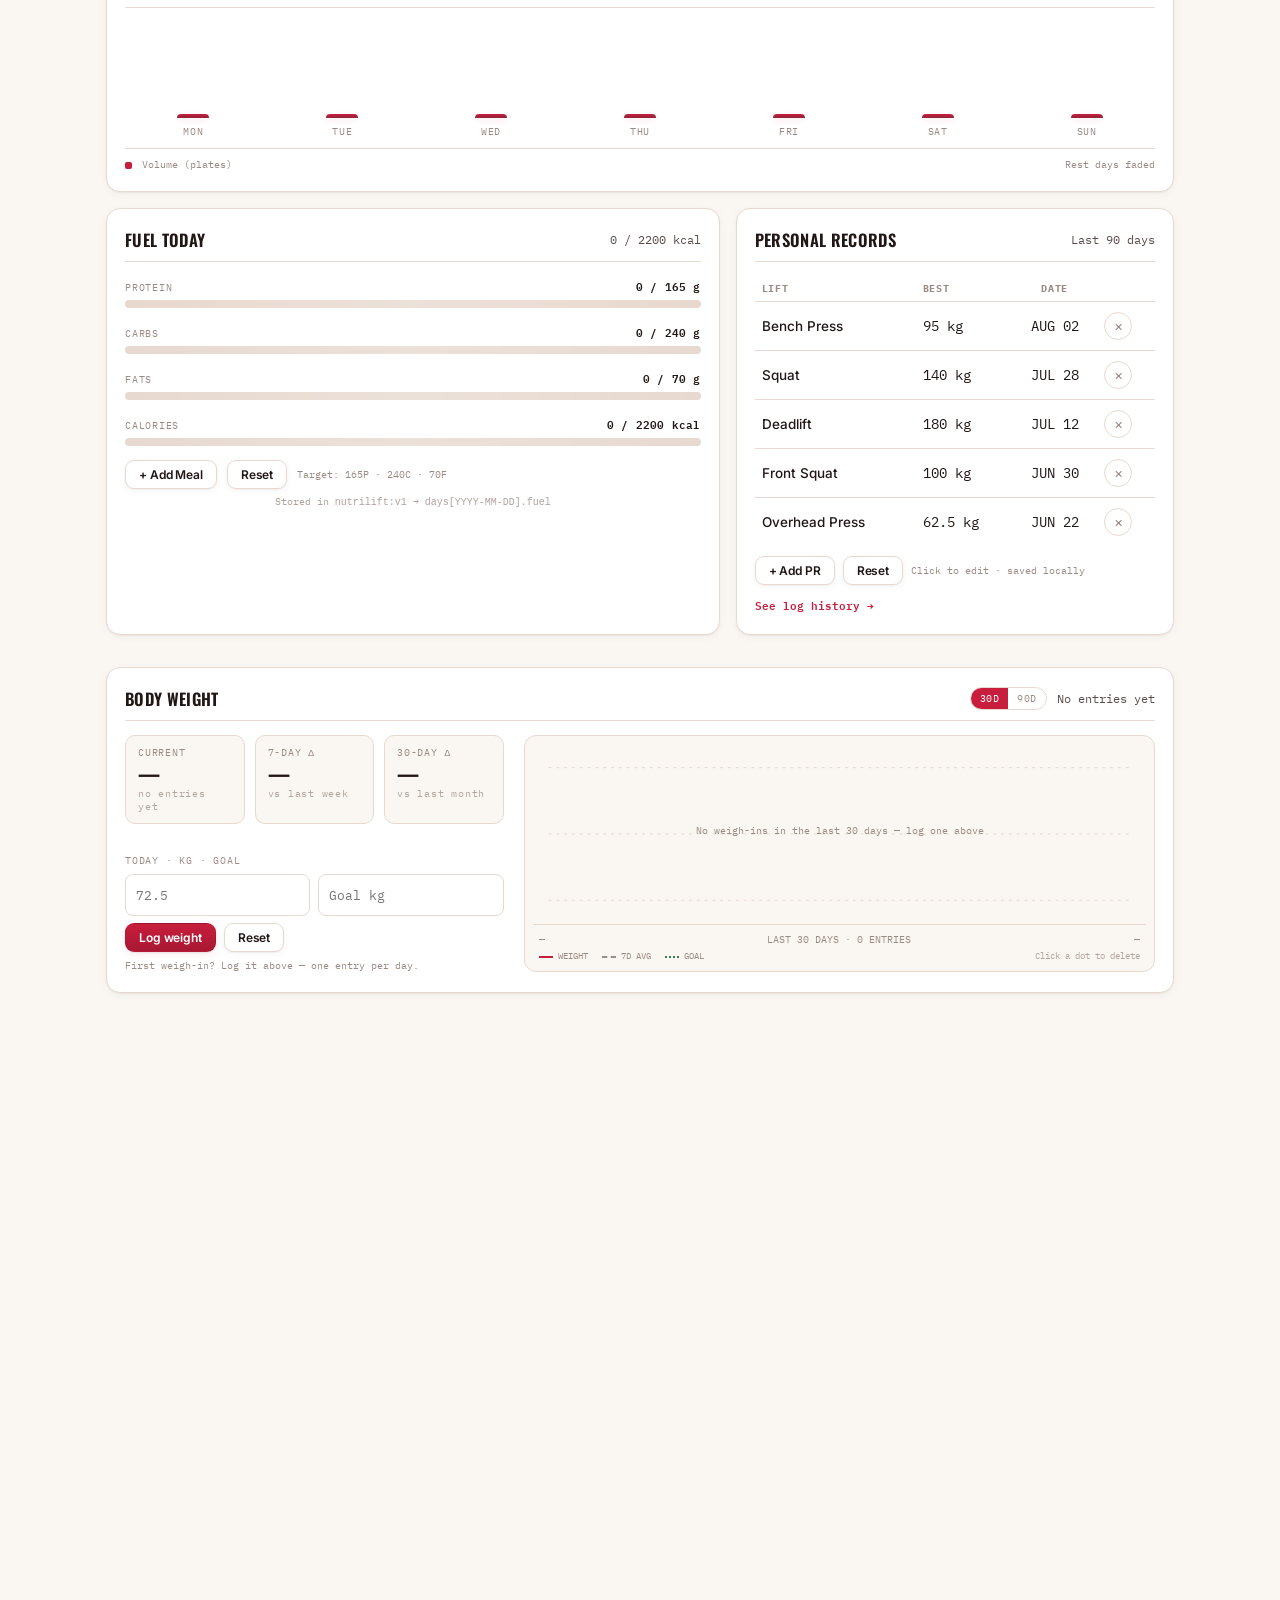
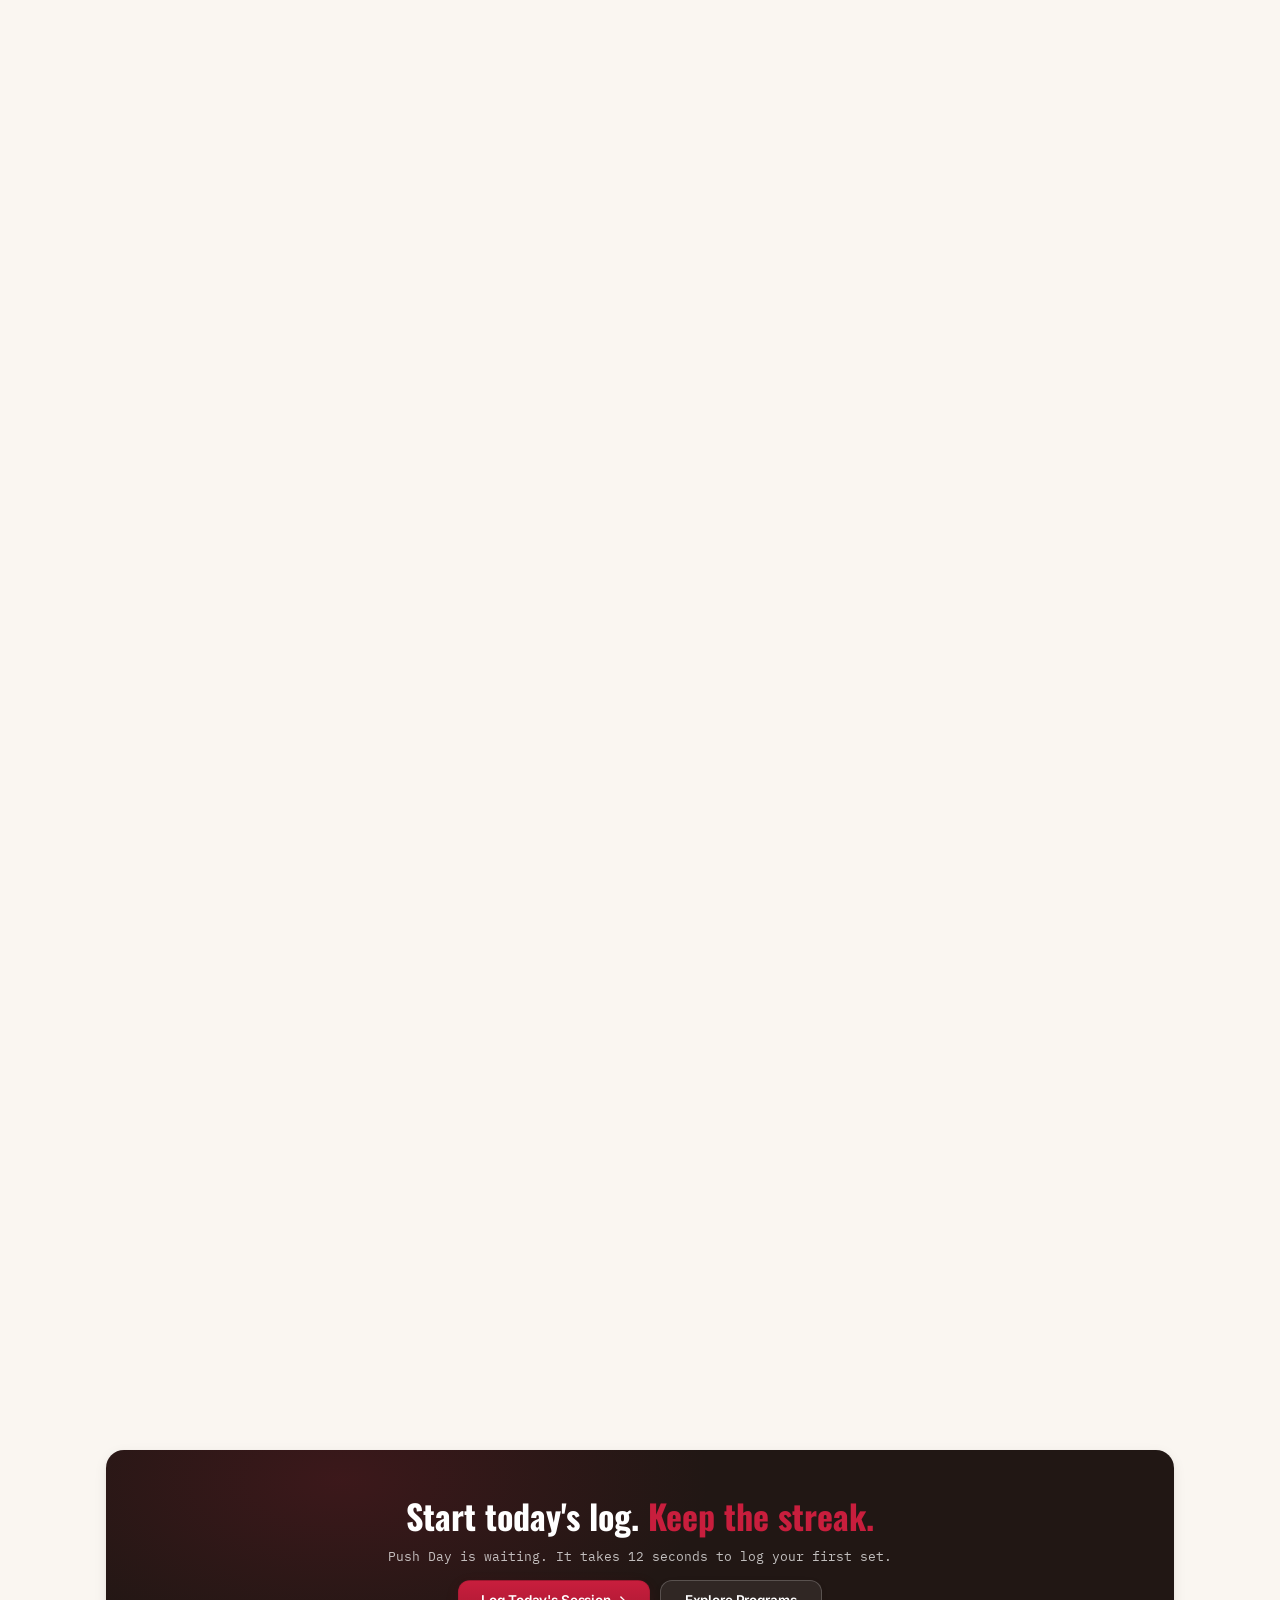
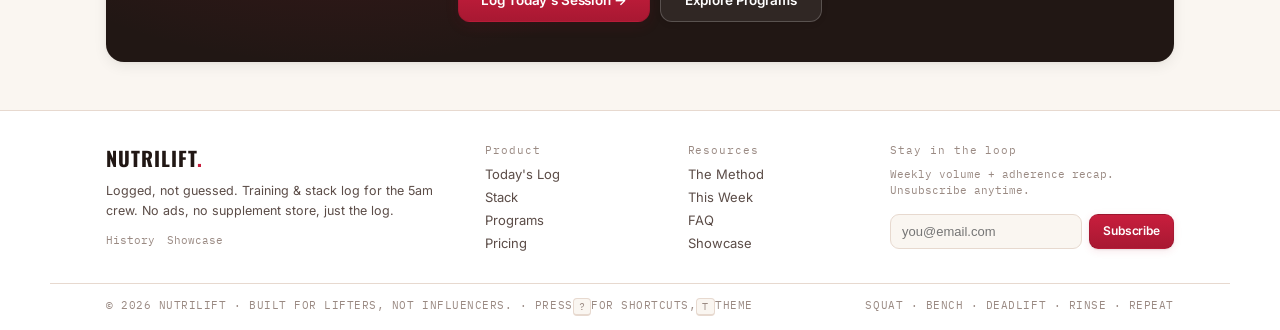
==== commit 9f8f9ddf: "feat: enhance body weight tracking UI with goal input and chart legend" ====
--- a/index.html
+++ b/index.html
@@ -369,7 +369,13 @@
     <section class="panel weight-panel" id="weightPanel" aria-label="Body Weight">
       <div class="panel-head">
         <h2>Body Weight</h2>
-        <span class="adherence mono" id="weightHead">No entries yet</span>
+        <div class="weight-head-right">
+          <div class="weight-ranges" role="group" aria-label="Chart range">
+            <button type="button" class="active" data-range="30" aria-pressed="true">30D</button>
+            <button type="button" data-range="90" aria-pressed="false">90D</button>
+          </div>
+          <span class="adherence mono" id="weightHead">No entries yet</span>
+        </div>
       </div>
       <div class="weight-layout">
         <div class="weight-side">
@@ -379,9 +385,12 @@
             <div class="weight-stat"><span class="mono">30-DAY Δ</span><strong id="wDelta30" class="w-delta">—</strong><span class="mono weight-sub">vs last month</span></div>
           </div>
           <form id="weightForm" class="weight-form">
-            <label class="mono" for="weightInput">TODAY · KG</label>
+            <label class="mono" for="weightInput">TODAY · KG · GOAL</label>
             <div class="weight-row">
               <input type="number" inputmode="decimal" id="weightInput" min="20" max="400" step="0.1" placeholder="72.5" aria-label="Today's body weight in kilograms">
+              <input type="number" inputmode="decimal" id="weightGoal" min="20" max="400" step="0.1" placeholder="Goal kg" aria-label="Goal body weight in kilograms (optional)">
+            </div>
+            <div class="weight-row">
               <button type="submit" class="btn btn-primary btn-sm">Log weight</button>
               <button type="button" class="btn btn-sm btn-ghost" id="resetWeightBtn" title="Delete all weight entries">Reset</button>
             </div>
@@ -391,6 +400,7 @@
         <div class="weight-chart-wrap" id="weightChartWrap">
           <svg id="weightChart" class="weight-chart" role="img" aria-label="Body weight trend, last 30 days"></svg>
           <div class="weight-chart-foot mono"><span id="wRangeStart">—</span><span id="wRangeMeta">LAST 30 DAYS · 0 ENTRIES</span><span id="wRangeEnd">—</span></div>
+          <div class="weight-legend mono"><span><i class="wl-line"></i>WEIGHT</span><span><i class="wl-dash"></i>7D AVG</span><span><i class="wl-goal"></i>GOAL</span><span class="wl-hint">Click a dot to delete</span></div>
         </div>
       </div>
     </section>
--- a/style.css
+++ b/style.css
@@ -710,6 +710,17 @@
 .weight-row input { flex: 1; min-width: 110px; min-height: 42px; padding: 8px 10px; border: 1px solid var(--line); border-radius: 8px; background: var(--surface); font-family: var(--font-mono); font-size: 13px; color: var(--ink); }
 .weight-row input:focus { outline: 2px solid var(--iron-red-soft); border-color: var(--iron-red); }
 .weight-hint { font-size: 10px; color: var(--muted); }
+.weight-head-right { display: flex; align-items: center; gap: 10px; flex-wrap: wrap; justify-content: flex-end; }
+.weight-ranges { display: inline-flex; border: 1px solid var(--line); border-radius: 20px; overflow: hidden; }
+.weight-ranges button { font-family: var(--font-mono); font-size: 9.5px; letter-spacing: 0.06em; padding: 4px 9px; border: 0; background: transparent; color: var(--muted); cursor: pointer; transition: background 0.15s ease, color 0.15s ease; }
+.weight-ranges button.active { background: var(--iron-red); color: #fff; }
+.weight-ranges button:not(.active):hover { background: var(--paper); color: var(--ink); }
+.weight-legend { display: flex; gap: 14px; justify-content: flex-end; align-items: center; padding: 2px 6px 4px; font-size: 9px; color: var(--muted); flex-wrap: wrap; }
+.weight-legend i { display: inline-block; width: 14px; height: 0; vertical-align: middle; margin-right: 5px; }
+.wl-line { border-top: 2px solid var(--iron-red); }
+.wl-dash { border-top: 2px dashed var(--ink-soft); opacity: 0.6; }
+.wl-goal { border-top: 2px dotted var(--success); }
+.wl-hint { margin-left: auto; opacity: 0.75; }
 .weight-chart-wrap { background: var(--paper); border: 1px solid var(--line); border-radius: 12px; padding: 10px 8px 6px; display: flex; flex-direction: column; justify-content: space-between; min-height: 210px; }
 .weight-chart { width: 100%; height: 172px; display: block; }
 .weight-chart-foot { display: flex; justify-content: space-between; gap: 8px; padding: 8px 6px 2px; font-size: 9.5px; color: var(--muted); border-top: 1px solid var(--line); margin-top: 6px; }
@@ -718,6 +729,11 @@
 .wc-area { fill: url(#wgArea); }
 .wc-dot { fill: var(--iron-red); }
 .wc-today { fill: var(--iron-red); stroke: var(--surface); stroke-width: 2; }
+.wc-dot, .wc-today { cursor: pointer; }
+.wc-hit { fill: transparent; cursor: pointer; }
+.wc-trend { fill: none; stroke: var(--ink-soft); stroke-width: 1.5; stroke-dasharray: 4 4; opacity: 0.55; }
+.wc-goal { stroke: var(--success); stroke-width: 1.5; stroke-dasharray: 2 4; opacity: 0.8; }
+.wc-goal-label { fill: var(--success); font-size: 9px; font-family: var(--font-mono); }
 .wc-label { fill: var(--muted); font-size: 9px; font-family: var(--font-mono); }
 .wc-empty { fill: var(--muted); font-size: 10px; text-anchor: middle; font-family: var(--font-mono); }
 .wg-top { stop-color: var(--iron-red); stop-opacity: 0.20; }
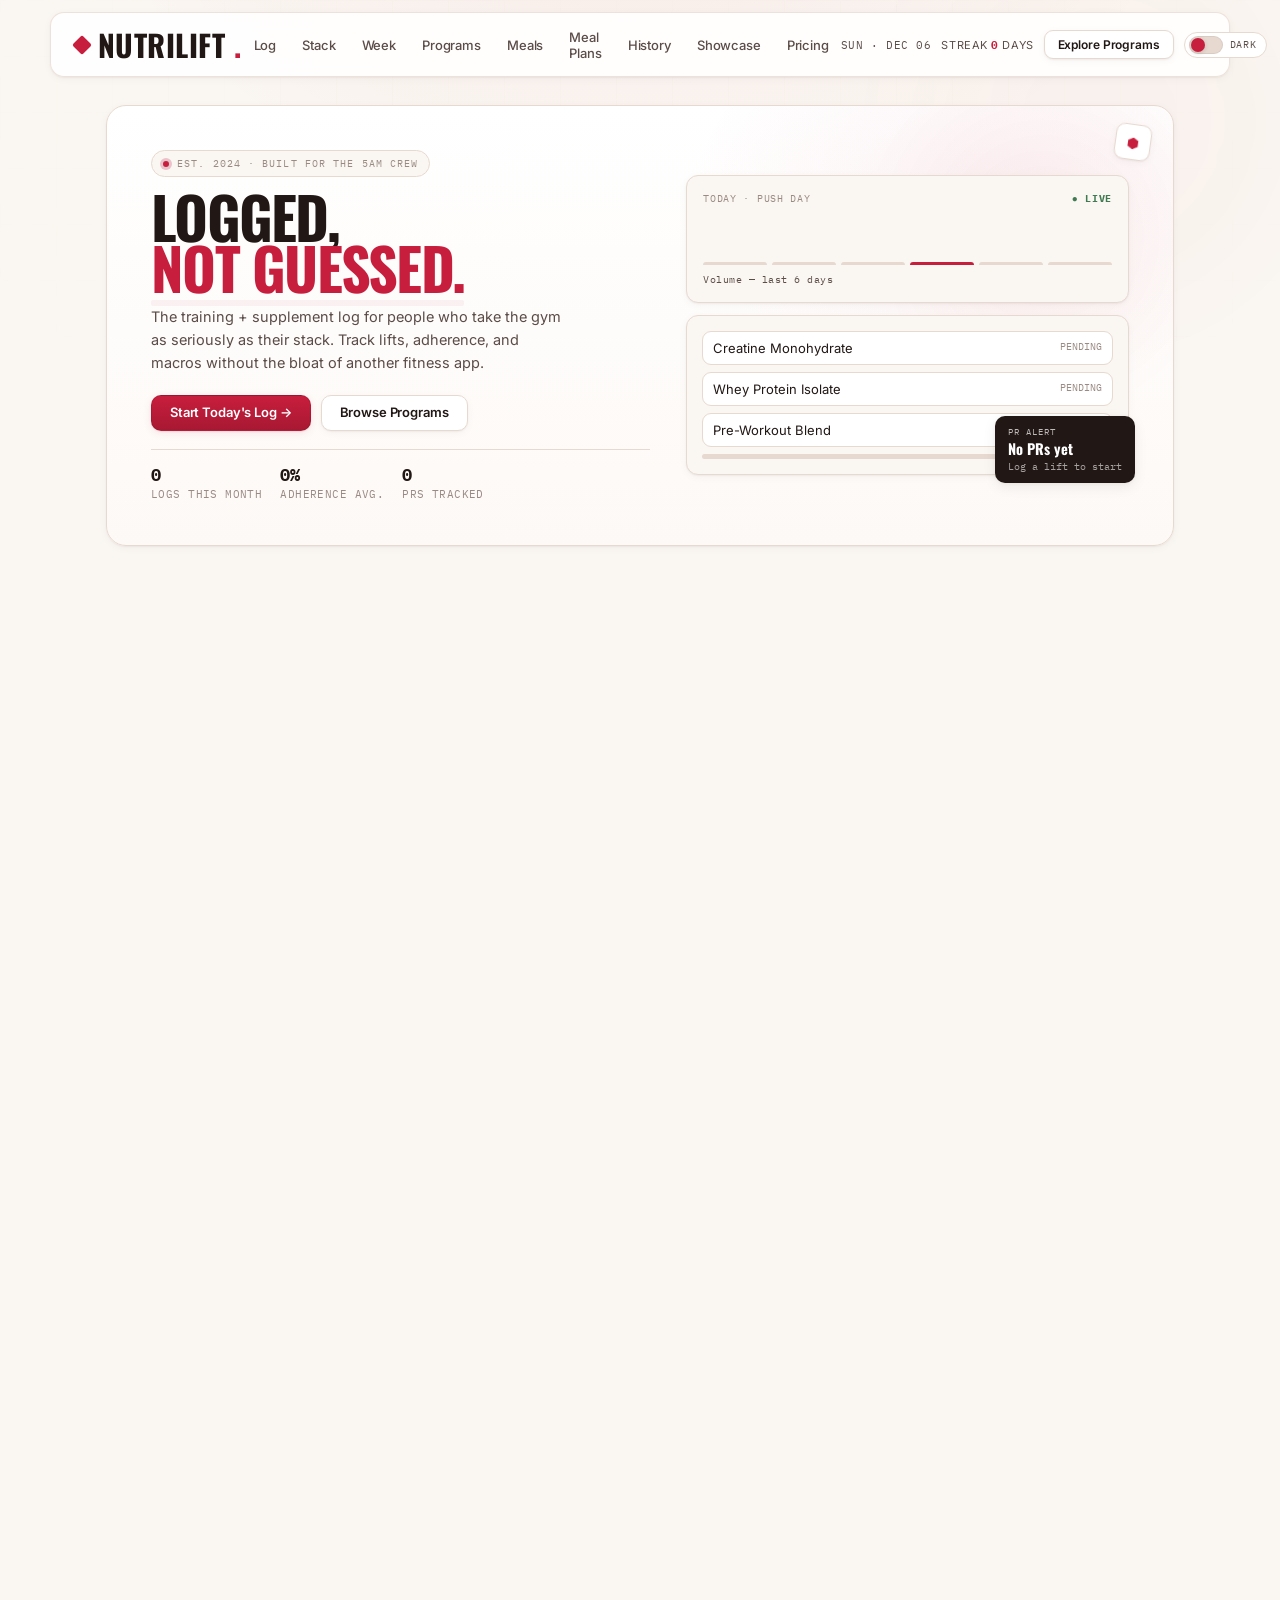
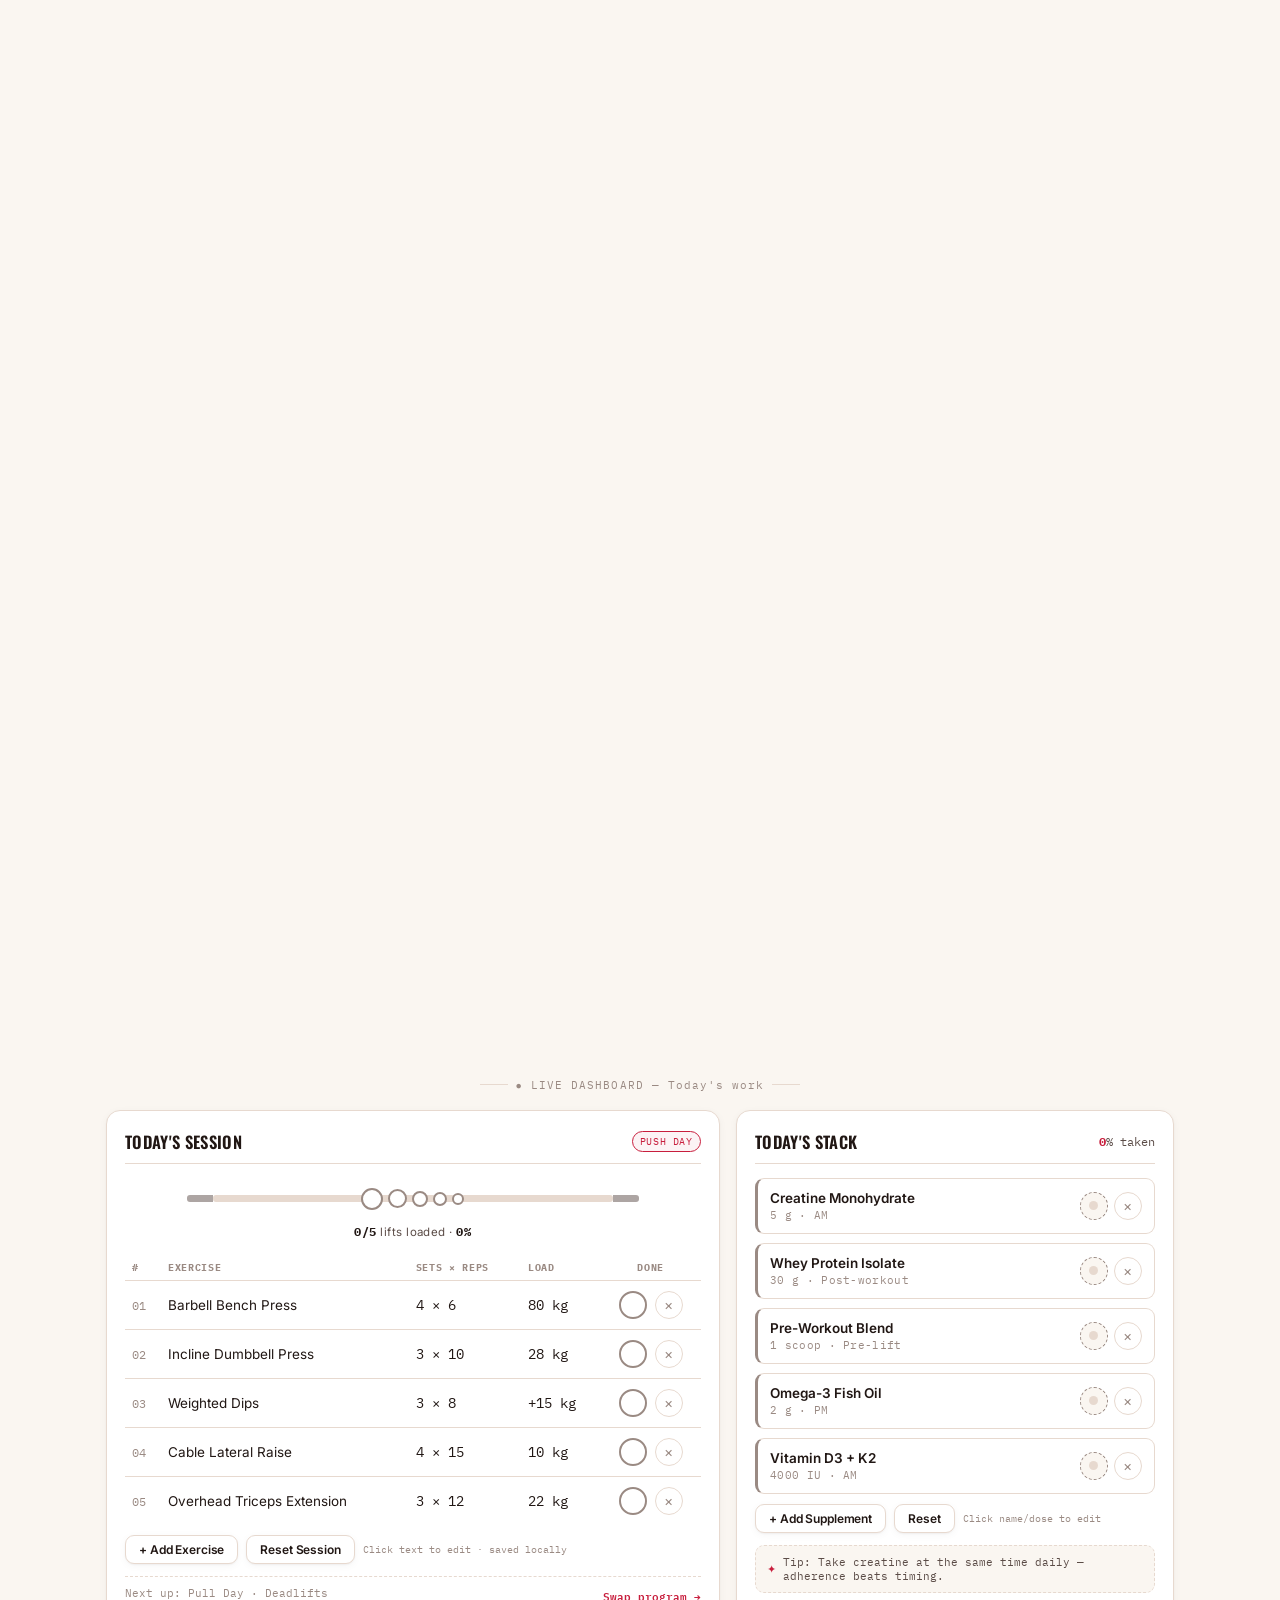
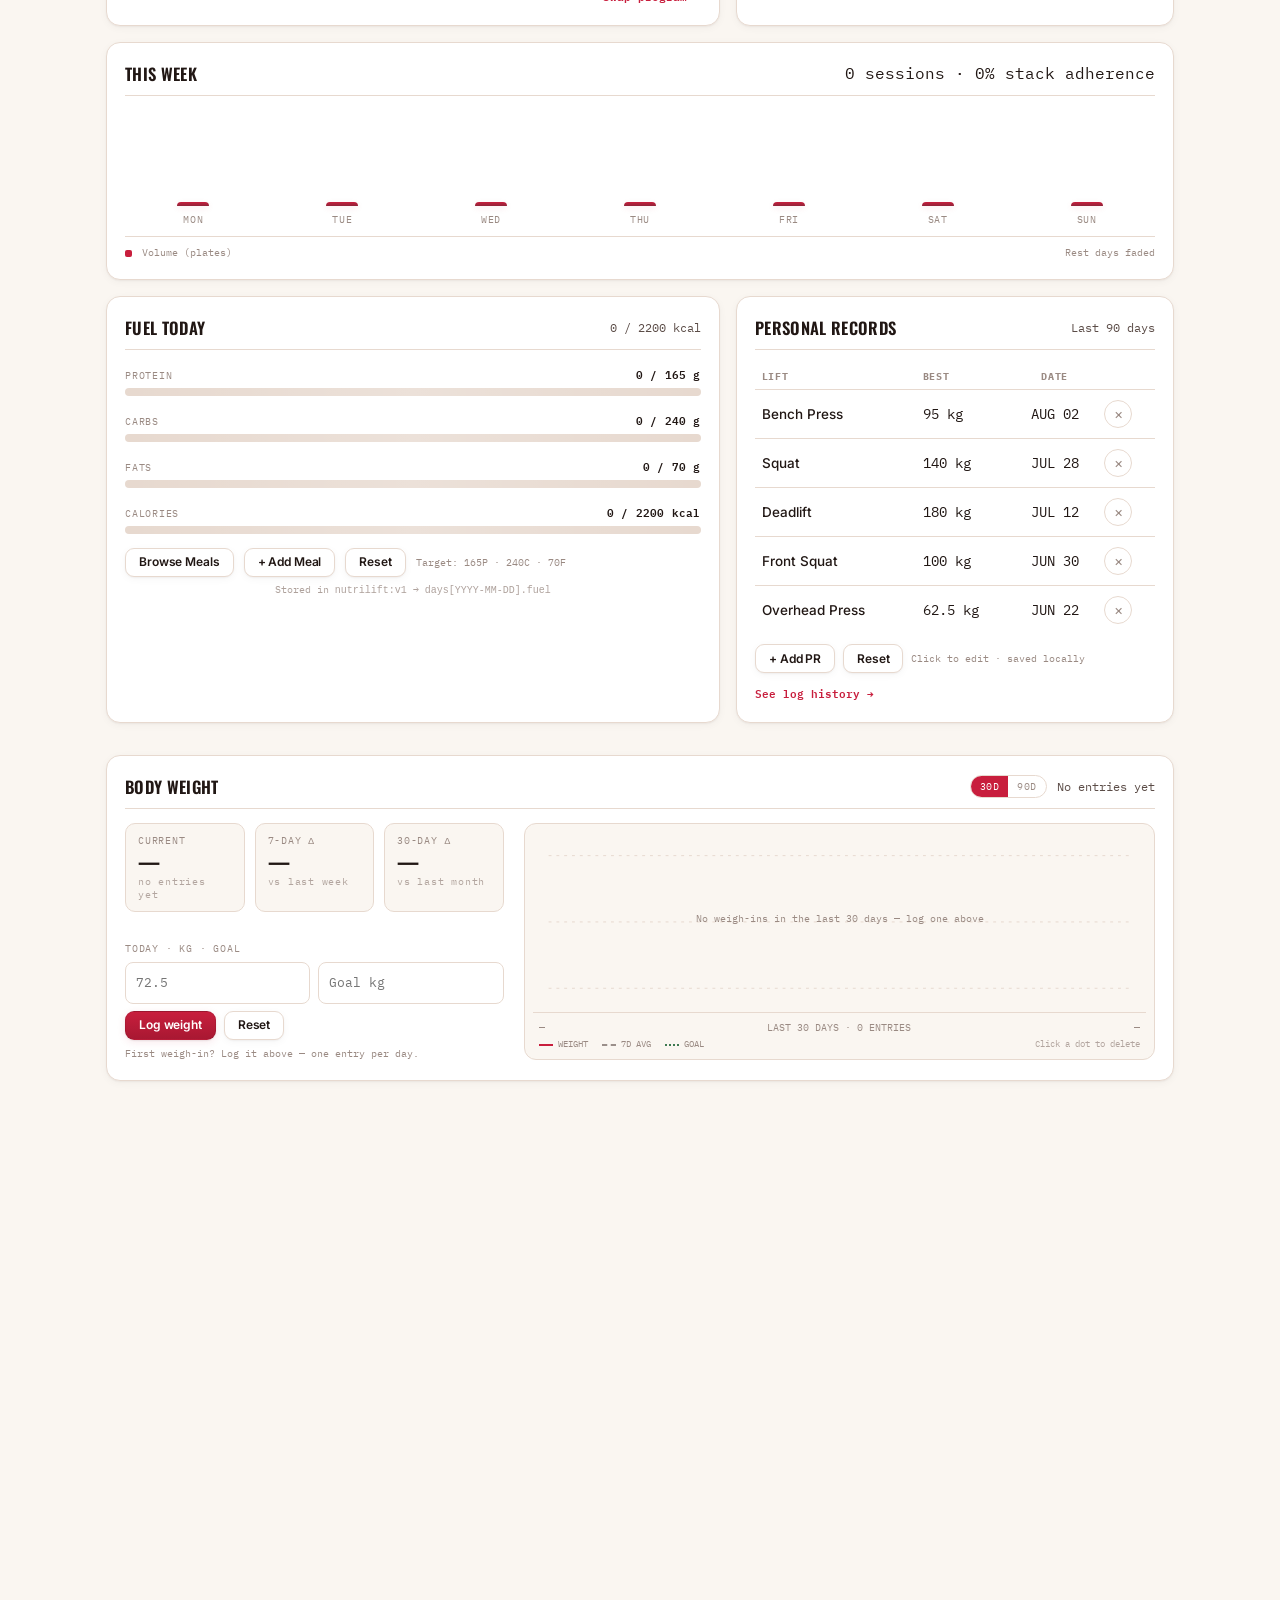
==== commit 2529f1e2: "feat: add meal navigation links and enhance meal section styles" ====
--- a/index.html
+++ b/index.html
@@ -35,13 +35,15 @@
       <a href="#stack">Stack</a>
       <a href="#week">Week</a>
       <a href="programs.html">Programs</a>
+      <a href="meals.html">Meals</a>
+      <a href="meal-plans.html">Meal Plans</a>
       <a href="history.html">History</a>
       <a href="showcase.html">Showcase</a>
       <a href="#pricing">Pricing</a>
     </nav>
     <button type="button" id="mobileNavToggle" class="mobile-toggle" aria-label="Toggle navigation" aria-expanded="false" aria-controls="mobileNav">☰</button>
     <nav id="mobileNav" class="mobile-nav" aria-hidden="true" aria-label="Mobile">
-      <a href="#log">Log</a><a href="#stack">Stack</a><a href="#week">Week</a><a href="programs.html">Programs</a><a href="history.html">History</a><a href="showcase.html">Showcase</a><a href="#pricing">Pricing</a>
+      <a href="#log">Log</a><a href="#stack">Stack</a><a href="#week">Week</a><a href="programs.html">Programs</a><a href="meals.html">Meals</a><a href="meal-plans.html">Meal Plans</a><a href="history.html">History</a><a href="showcase.html">Showcase</a><a href="#pricing">Pricing</a>
     </nav>
     <div class="masthead-right">
       <span class="date-badge mono" id="dateBadge"></span>
@@ -314,6 +316,7 @@
           </div>
         </div>
         <div class="macro-actions">
+          <a href="meals.html" class="btn btn-sm btn-ghost">Browse Meals</a>
           <button type="button" class="btn btn-sm btn-outline" id="addMealBtn">+ Add Meal</button>
           <button type="button" class="btn btn-sm btn-ghost" id="resetFuelBtn" title="Reset today">Reset</button>
           <span class="mono macro-hint">Target: 165P · 240C · 70F</span>
--- a/style.css
+++ b/style.css
@@ -1307,3 +1307,115 @@
 html[data-theme="light"] .show-step::after{ -webkit-text-stroke-color:rgba(200,30,61,0.16); }
 html[data-theme="light"] .show-cta-inner::before{ background:linear-gradient(120deg, rgba(200,30,61,0.45), transparent 38%, transparent 62%, rgba(33,23,20,0.12)); }
 html[data-theme="light"] #webgl-canvas{ opacity:0.92; }
+
+/* — PERSONALIZED MEAL PLANS — */
+.meal-content{ padding-top:42px; }
+.meal-hero{ max-width:760px; margin:0 auto 30px; text-align:center; }
+.meal-hero h1{ font:700 clamp(48px,8vw,82px)/0.9 var(--font-display); letter-spacing:-.035em; margin:12px 0; }
+.meal-hero h1 .accent{ color:var(--iron-red); }
+.meal-hero p{ max-width:610px; margin:0 auto; color:var(--ink-soft); line-height:1.65; font-size:14px; }
+.meal-layout{ display:grid; grid-template-columns:minmax(280px,.82fr) minmax(0,1.18fr); gap:18px; align-items:start; }
+.meal-form,.meal-results{ padding:22px; }
+.meal-fields{ display:grid; grid-template-columns:1fr 1fr; gap:13px; margin:18px 0; }
+.meal-fields label{ display:grid; gap:6px; color:var(--ink-soft); font-size:12px; font-weight:600; }
+.meal-fields input,.meal-fields select{ width:100%; min-height:40px; padding:9px 10px; border:1px solid var(--line); border-radius:8px; color:var(--ink); background:var(--paper); font:500 12px var(--font-body); }
+.meal-fields input:focus,.meal-fields select:focus{ outline:2px solid var(--iron-red); outline-offset:1px; }
+.meal-avoid{ border:0; border-top:1px solid var(--line); margin:0 0 18px; padding:14px 0 0; }
+.meal-avoid legend{ color:var(--ink-soft); font-size:12px; font-weight:600; padding:0 8px 0 0; }
+.avoid-options{ display:flex; flex-wrap:wrap; gap:8px 14px; }
+.avoid-options label{ color:var(--ink-soft); font-size:12px; display:flex; align-items:center; gap:5px; }
+.avoid-options input{ accent-color:var(--iron-red); }
+.meal-disclaimer{ font-size:10.5px; line-height:1.55; color:var(--muted); margin:13px 0 0; }
+.meal-empty{ min-height:280px; display:grid; place-content:center; justify-items:center; text-align:center; }
+.meal-empty h2{ margin:10px 0 5px; font:600 25px var(--font-display); }
+.meal-empty p{ max-width:340px; margin:0; color:var(--ink-soft); font-size:13px; line-height:1.6; }
+.meal-targets{ display:grid; grid-template-columns:repeat(4,1fr); gap:8px; margin:18px 0 8px; }
+.meal-targets div{ background:var(--paper); border:1px solid var(--line); border-radius:10px; padding:12px 9px; text-align:center; }
+.meal-targets strong{ display:block; color:var(--iron-red); font-size:20px; }
+.meal-targets span{ display:block; margin-top:3px; color:var(--muted); font-size:10px; }
+.meal-target-note{ color:var(--muted); font-size:10.5px; margin:0 0 14px; }
+.meal-list{ display:grid; gap:9px; }
+.meal-card{ background:var(--paper); border:1px solid var(--line); border-radius:10px; padding:13px 15px; }
+.meal-card-top{ display:flex; justify-content:space-between; align-items:center; }
+.meal-label{ color:var(--iron-red); font-size:9px; letter-spacing:.1em; }
+.meal-kcal{ color:var(--muted); font-size:10px; }
+.meal-card h3{ font:600 18px var(--font-display); margin:5px 0 2px; }
+.meal-card p{ color:var(--ink-soft); font-size:11px; margin:0 0 9px; }
+.meal-macros{ display:flex; flex-wrap:wrap; gap:13px; color:var(--muted); font-size:9px; }
+.meal-result-foot{ display:flex; justify-content:space-between; align-items:center; gap:10px; margin-top:15px; color:var(--muted); font-size:9px; }
+.meal-result-foot a{ text-decoration:none; }
+.meal-no-match{ display:grid; gap:6px; padding:22px; margin-top:14px; border:1px dashed var(--line); border-radius:10px; color:var(--ink-soft); font-size:12px; line-height:1.55; }
+.meal-no-match strong{ color:var(--ink); font-size:13px; }
+@media(max-width:860px){.meal-layout{grid-template-columns:1fr}.meal-results{min-height:240px}}
+@media(max-width:520px){.meal-content{padding-top:26px}.meal-form,.meal-results{padding:17px}.meal-fields{grid-template-columns:1fr}.meal-targets{grid-template-columns:1fr 1fr}.meal-result-foot{align-items:flex-start;flex-direction:column}}
+
+/* — MEAL CATALOGUE + DAILY DIARY — */
+.meals-content{padding-top:38px}
+.meals-hero{max-width:760px;margin:0 auto 28px;text-align:center}
+.meals-hero h1{font:700 clamp(44px,7vw,74px)/.92 var(--font-display);letter-spacing:-.035em;margin:12px 0}
+.meals-hero .accent{color:var(--iron-red)}
+.meals-hero p{max-width:650px;margin:0 auto;color:var(--ink-soft);font-size:13.5px;line-height:1.65}
+.daily-nutrition{padding:20px 22px;margin-bottom:16px}
+.daily-nutrition-head{display:flex;justify-content:space-between;align-items:center;gap:16px}
+.daily-nutrition-head h2,.meal-library .panel-head h2,.daily-meal-log .panel-head h2{margin:3px 0 0;font:600 24px var(--font-display)}
+.meal-date-label{display:grid;gap:5px;color:var(--muted);font:10px var(--font-mono);letter-spacing:.06em;text-transform:uppercase}
+.meal-date-label input,.meal-filters input,.meal-filters select,.meal-entry-form input,.meal-entry-form select{min-height:39px;padding:8px 10px;border:1px solid var(--line);border-radius:8px;color:var(--ink);background:var(--paper);font:500 12px var(--font-body)}
+.meal-date-label input:focus,.meal-filters input:focus,.meal-filters select:focus,.meal-entry-form input:focus,.meal-entry-form select:focus{outline:2px solid var(--iron-red);outline-offset:1px}
+.daily-nutrition-grid{display:grid;grid-template-columns:repeat(4,minmax(0,1fr));gap:10px;margin-top:16px}
+.meal-summary-card{padding:12px;background:var(--paper);border:1px solid var(--line);border-radius:10px}
+.meal-summary-card>div:first-child{display:flex;justify-content:space-between;align-items:baseline;gap:8px}
+.meal-summary-card .mono:first-child{font-size:9px;letter-spacing:.09em;color:var(--muted)}
+.meal-summary-card strong{font-size:16px;color:var(--ink);white-space:nowrap}
+.meal-summary-card strong small{font:10px var(--font-mono);color:var(--muted)}
+.meal-summary-track{height:5px;margin-top:10px;background:var(--line);border-radius:6px;overflow:hidden}
+.meal-summary-track span{display:block;height:100%;background:var(--iron-red);border-radius:inherit;transition:width .2s ease}
+.daily-nutrition-note{margin:10px 0 0;color:var(--muted);font-size:10px}
+.meals-columns{display:grid;grid-template-columns:minmax(0,1.12fr) minmax(300px,.88fr);gap:16px;align-items:start}
+.meal-library,.daily-meal-log{padding:20px;min-width:0}
+.meal-count{color:var(--muted);font-size:9px;letter-spacing:.08em}
+.meal-filters{display:grid;grid-template-columns:1.5fr 1fr 1.2fr 1fr;gap:9px;margin:16px 0}
+.meal-filters label,.meal-entry-form label{display:grid;gap:5px;color:var(--ink-soft);font-size:11px;font-weight:600}
+.meal-filters input,.meal-filters select{width:100%;font-size:11px}
+.meal-catalog-note{margin:-5px 0 12px;color:var(--muted);font-size:10px;line-height:1.5}
+.meal-catalog-grid{display:grid;grid-template-columns:repeat(2,minmax(0,1fr));gap:10px}
+.meal-initial-loading{grid-column:1/-1;margin:0;padding:22px;text-align:center;color:var(--muted);font-size:12px}
+.meal-catalog-card{min-width:0;padding:13px;background:var(--paper);border:1px solid var(--line);border-radius:11px;transition:border-color .16s ease,transform .16s ease}
+.meal-catalog-card:hover{transform:translateY(-1px);border-color:var(--iron-red-dim)}
+.meal-catalog-card h3,.daily-meal-entry h3{margin:6px 0 3px;font:600 18px/1.15 var(--font-display)}
+.meal-card-serving{color:var(--muted);font-size:10px;margin:0 0 9px}
+.meal-catalog-meta{display:flex;flex-wrap:wrap;gap:8px 11px;color:var(--ink-soft);font:9px var(--font-mono)}
+.meal-card-actions{display:flex;justify-content:space-between;gap:6px;margin-top:12px}
+.meal-card-actions .btn{padding:6px 9px;font-size:10px}
+.meal-catalog-empty,.meal-log-empty{display:grid;justify-items:start;gap:7px;padding:22px;border:1px dashed var(--line);border-radius:10px;color:var(--ink-soft);font-size:12px;line-height:1.5}
+.meal-catalog-empty strong,.meal-log-empty strong{color:var(--ink);font-size:13px}
+.meal-catalog-empty .btn{margin-top:3px}
+.meal-log-hint{color:var(--muted);font-size:11px;line-height:1.5;margin:10px 0 14px}
+.meal-log-head-actions{display:flex;align-items:center;gap:8px;flex-wrap:wrap;justify-content:flex-end}
+.daily-meal-list{display:grid;gap:8px}
+.daily-meal-entry{display:flex;align-items:center;justify-content:space-between;gap:10px;padding:11px 12px;border:1px solid var(--line);background:var(--paper);border-radius:10px}
+.daily-meal-entry-main{min-width:0;flex:1}
+.daily-meal-entry h3{font-size:17px}
+.daily-meal-entry p{margin:5px 0 0;color:var(--muted);font-size:10px;line-height:1.5}
+.daily-meal-actions{display:flex;gap:4px;flex-shrink:0}
+.daily-meal-actions .icon-btn{width:32px;height:32px;font-size:16px}
+.meal-dialog{width:min(560px,calc(100% - 28px));max-height:min(88vh,780px);overflow:auto;padding:22px;border:1px solid var(--line);border-radius:16px;background:var(--surface);color:var(--ink);box-shadow:var(--shadow-lg)}
+.meal-dialog::backdrop{background:rgba(10,7,7,.58);backdrop-filter:blur(3px)}
+.meal-dialog-head{display:flex;align-items:flex-start;justify-content:space-between;gap:12px;margin-bottom:10px}
+.meal-dialog-head h2,.meal-dialog h2{margin:4px 0 0;font:600 28px/1.05 var(--font-display)}
+.meal-dialog h3{margin:18px 0 7px;font:600 17px var(--font-display)}
+.meal-dialog .icon-btn{flex-shrink:0}
+.meal-detail-serving{color:var(--muted);font-size:12px;margin:8px 0 12px}
+.meal-detail-macros{padding:10px 0;border-block:1px solid var(--line)}
+.meal-detail-ingredients,.meal-detail-steps{padding-left:20px;margin:0;color:var(--ink-soft);font-size:12px;line-height:1.75}
+.meal-detail-footer{display:flex;align-items:center;justify-content:space-between;gap:10px;margin-top:20px}
+.meal-detail-footer .mono{color:var(--muted);font-size:9px;line-height:1.6}
+.meal-entry-form{display:grid;gap:12px}
+.meal-entry-row{display:grid;grid-template-columns:1fr 1fr;gap:10px}
+.meal-entry-form input,.meal-entry-form select{width:100%}
+.meal-nutrition-fields{display:grid;gap:10px;border:1px solid var(--line);border-radius:10px;padding:12px;margin:0}
+.meal-nutrition-fields legend{padding:0 7px;color:var(--muted);font:9px var(--font-mono);letter-spacing:.08em;text-transform:uppercase}
+.meal-entry-error{margin:0;color:var(--iron-red);font-size:10px;line-height:1.5}
+.meal-entry-actions{display:flex;justify-content:flex-end;gap:8px;margin-top:3px}
+@media(max-width:980px){.meals-columns{grid-template-columns:1fr}.meal-filters{grid-template-columns:repeat(2,minmax(0,1fr))}}
+@media(max-width:640px){.meals-content{padding-top:24px}.daily-nutrition,.meal-library,.daily-meal-log{padding:15px}.daily-nutrition-grid{grid-template-columns:1fr 1fr}.meal-catalog-grid{grid-template-columns:1fr}.meal-catalog-card{padding:12px}.daily-nutrition-head{align-items:flex-start;flex-direction:column}.meal-date-label{width:100%}.meal-date-label input{width:100%}.meal-detail-footer{align-items:flex-start;flex-direction:column}}
+@media(max-width:380px){.meal-filters,.meal-entry-row{grid-template-columns:1fr}.meal-summary-card strong{font-size:14px}.meal-dialog{padding:17px}}
